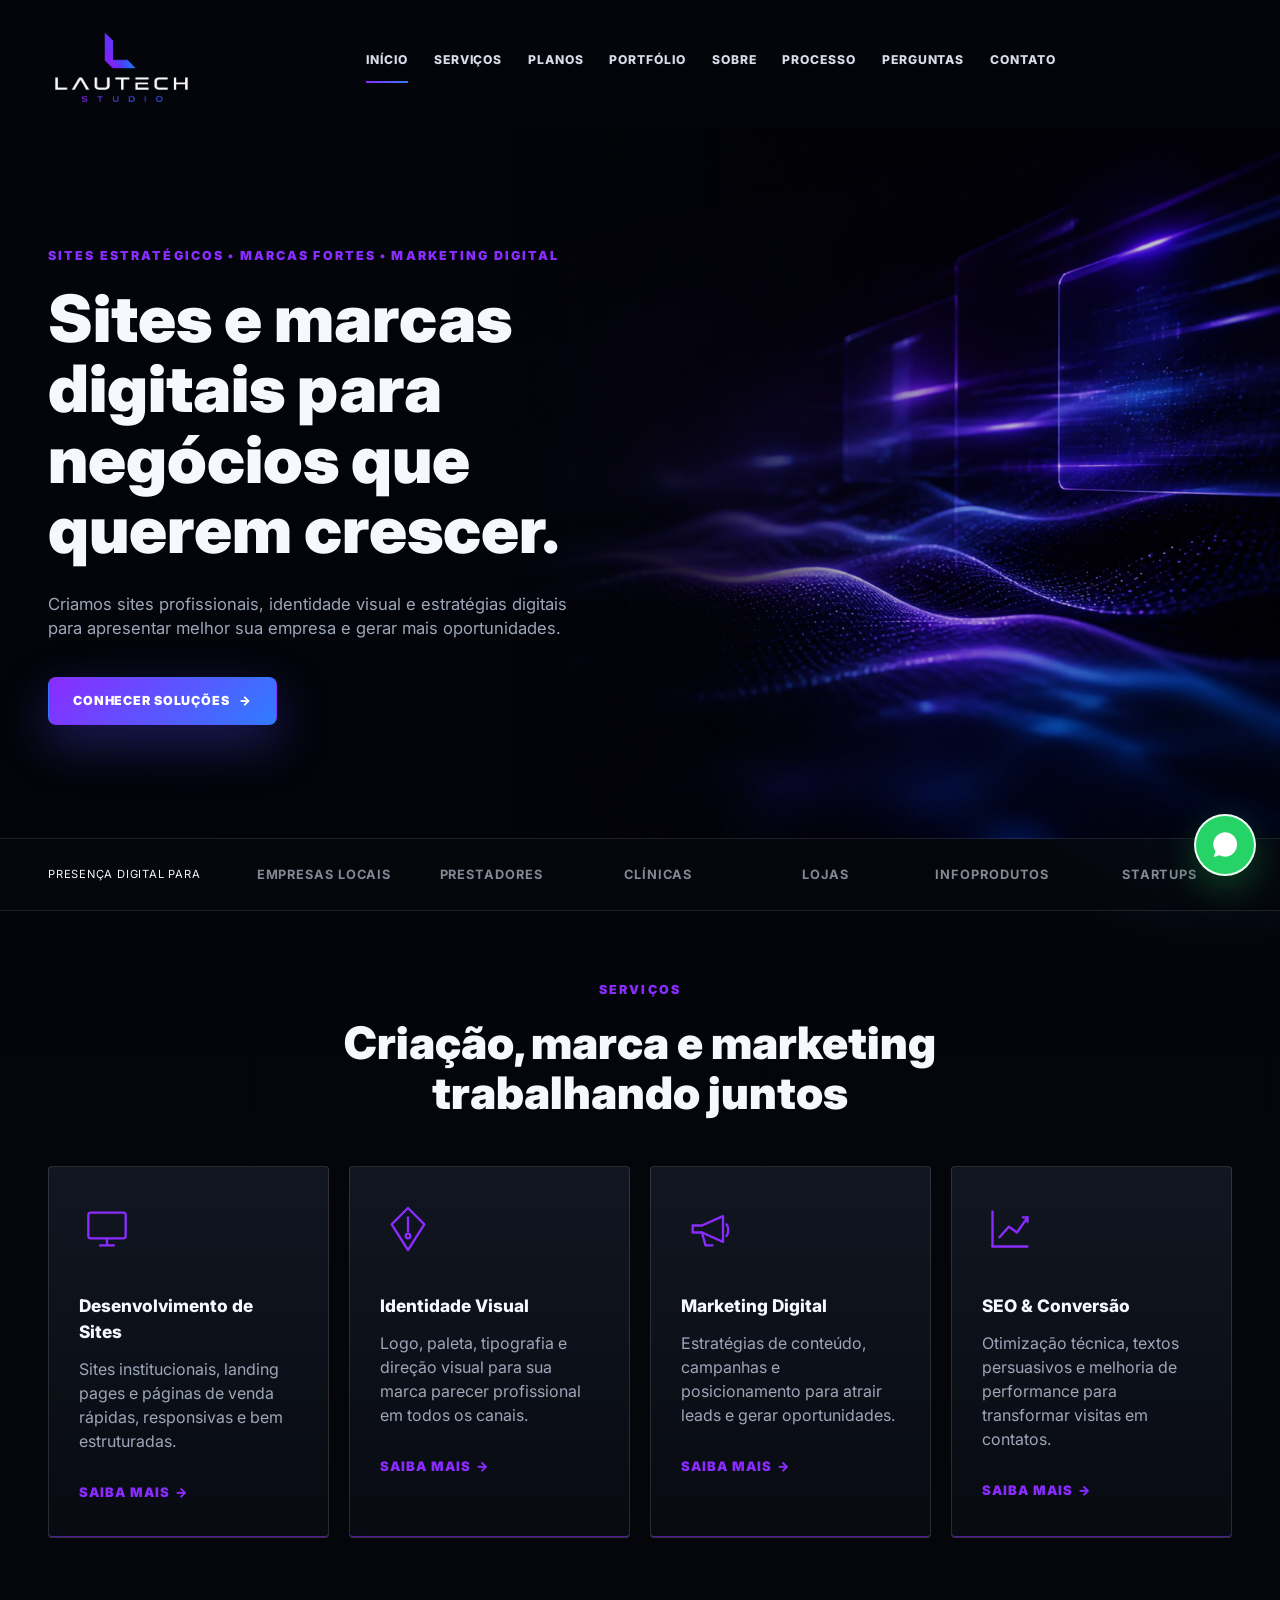
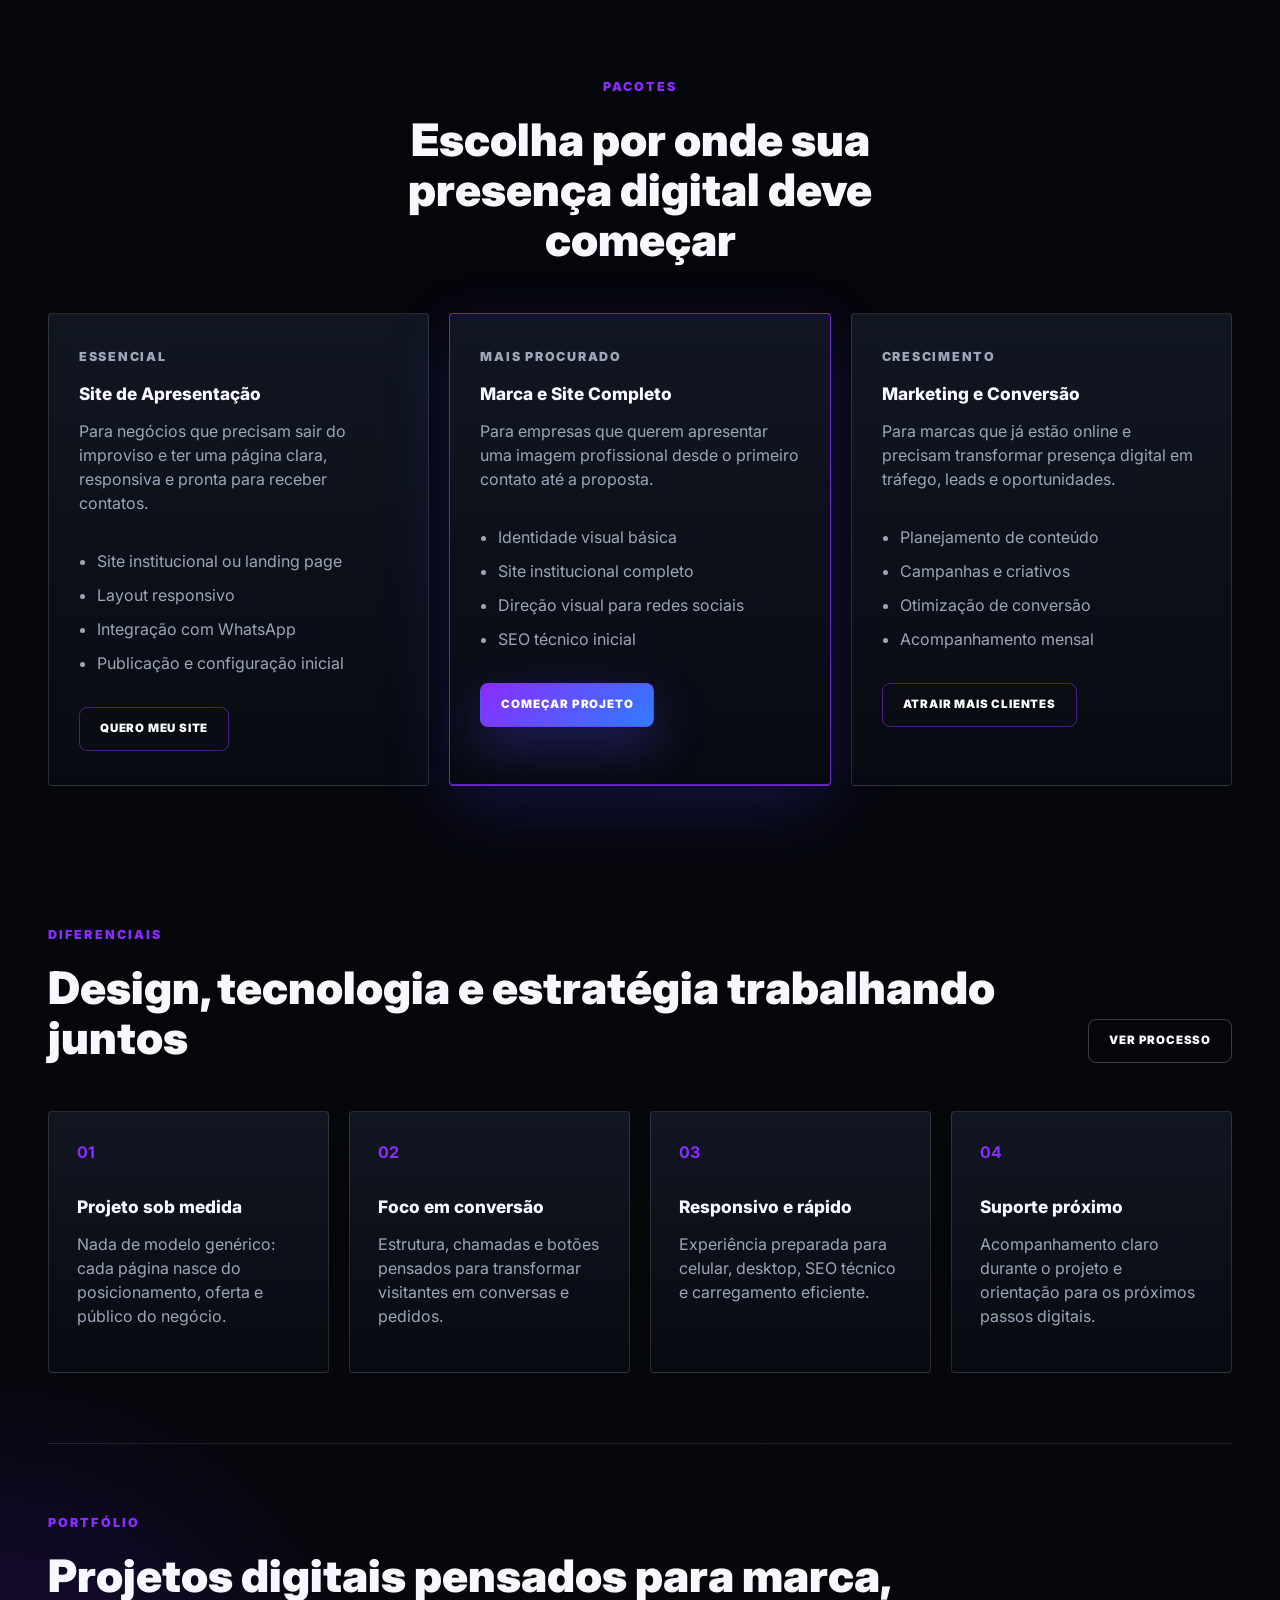
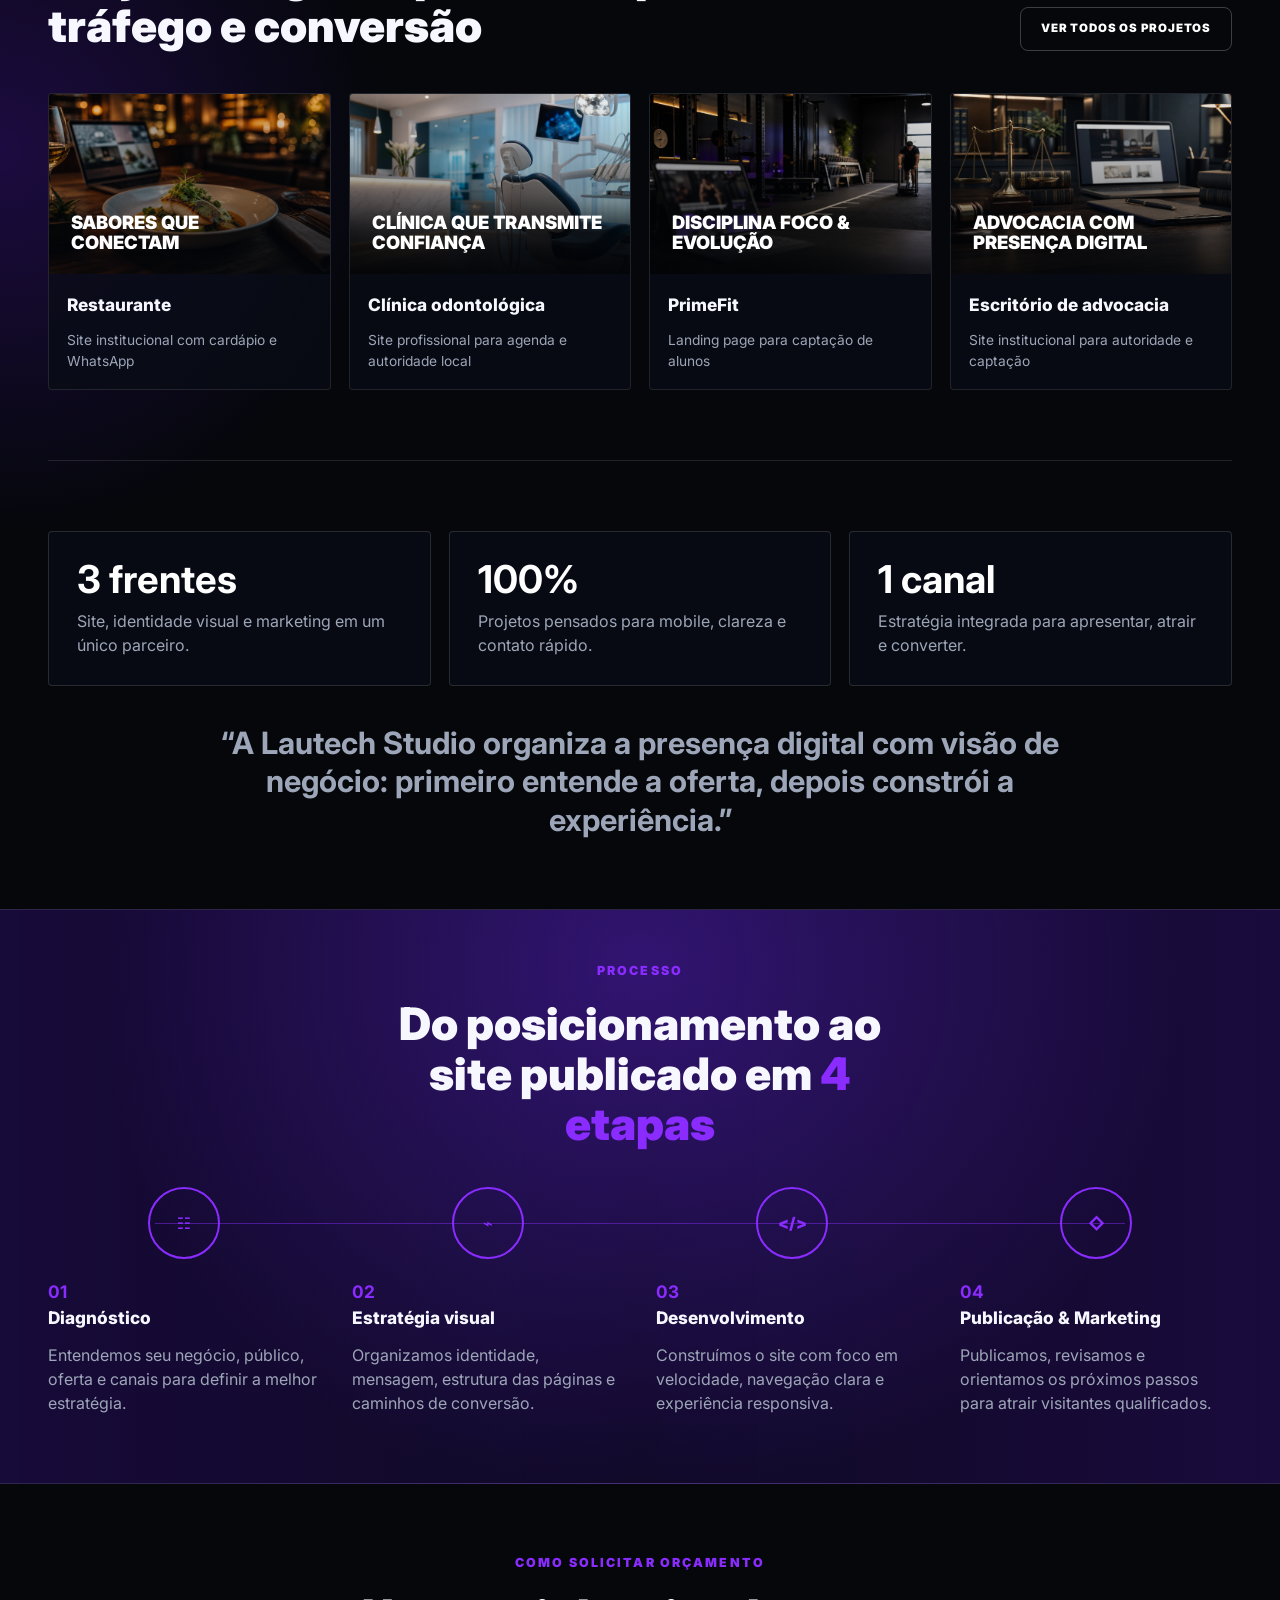
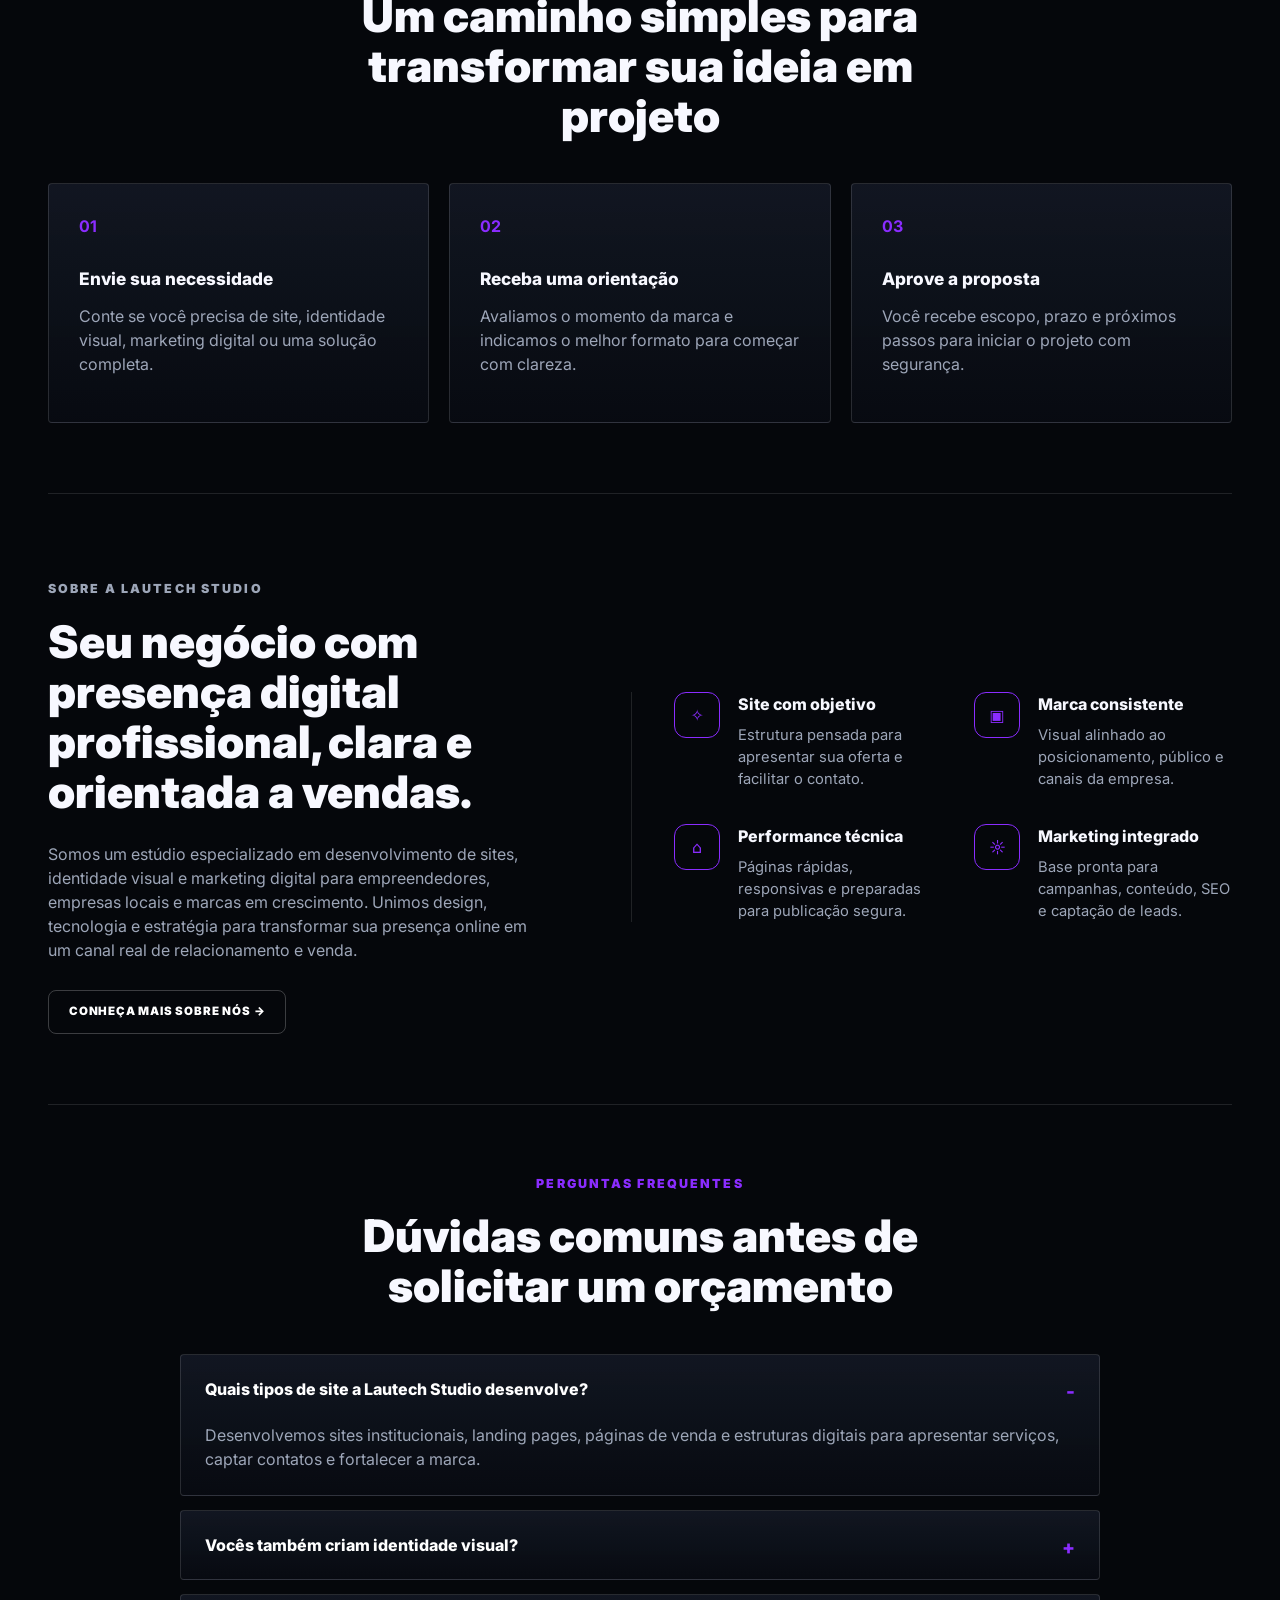
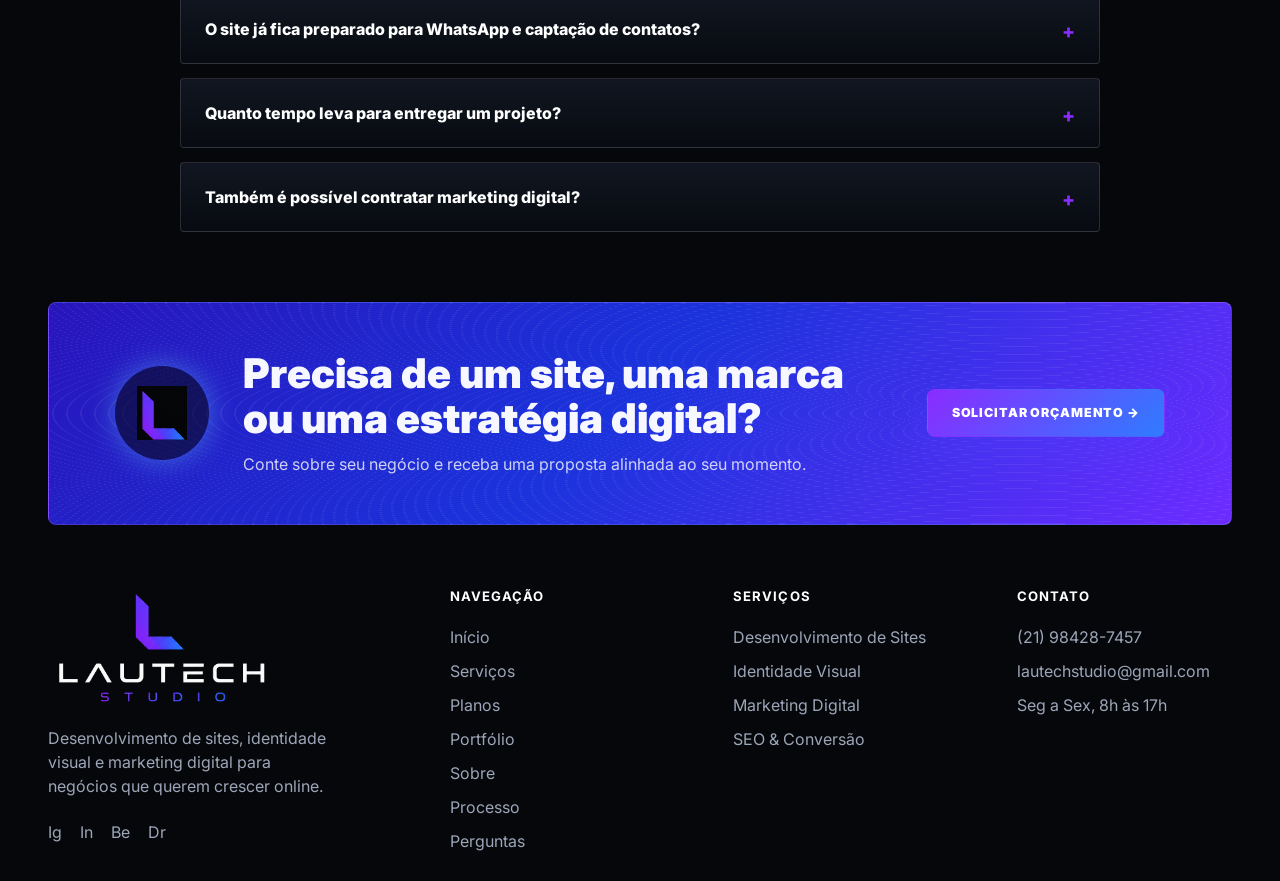
==== index.html @ ce6ef8f5 "Atualiza imagens reais do portfolio" ====
<!doctype html>
<html lang="pt-BR">
  <head>
    <meta charset="utf-8" />
    <meta name="viewport" content="width=device-width, initial-scale=1" />
    <meta
      name="description"
      content="Lautech Studio cria sites profissionais, identidade visual e estratégias de marketing digital para negócios que querem atrair clientes e vender mais."
    />
    <title>Lautech Studio | Sites, Identidade Visual e Marketing Digital</title>
    <link rel="preconnect" href="https://fonts.googleapis.com" />
    <link rel="preconnect" href="https://fonts.gstatic.com" crossorigin />
    <link
      href="https://fonts.googleapis.com/css2?family=Inter:wght@400;500;600;700;800;900&display=swap"
      rel="stylesheet"
    />
    <link rel="stylesheet" href="assets/styles.css" />
  </head>
  <body>
    <header class="site-header">
      <a class="brand" href="#inicio" aria-label="Lautech Studio">
        <img class="brand-logo" src="assets/logo-lautech-lockup-transparent.png" alt="Lautech Studio" />
      </a>

      <button class="menu-toggle" type="button" aria-expanded="false" aria-controls="main-nav">
        Menu
      </button>

      <nav class="main-nav" id="main-nav" aria-label="Navegação principal">
        <a class="active" href="#inicio">Início</a>
        <a href="#servicos">Serviços</a>
        <a href="#planos">Planos</a>
        <a href="#portfolio">Portfólio</a>
        <a href="#sobre">Sobre</a>
        <a href="#processo">Processo</a>
        <a href="#perguntas">Perguntas</a>
        <a href="#contato">Contato</a>
      </nav>
    </header>

    <main>
      <section class="hero" id="inicio">
        <div class="hero-inner">
          <div class="hero-copy">
            <p class="eyebrow">Sites estratégicos • Marcas fortes • Marketing digital</p>
            <h1>Sites e marcas digitais para negócios que querem crescer.</h1>
            <p>
              Criamos sites profissionais, identidade visual e estratégias digitais para apresentar
              melhor sua empresa e gerar mais oportunidades.
            </p>
            <div class="hero-actions">
              <a class="button primary" href="#servicos">Conhecer soluções <span>→</span></a>
            </div>
          </div>

        </div>
      </section>

      <section class="trust-row" aria-label="Empresas que confiam">
        <span>Presença digital para</span>
        <strong>Empresas locais</strong>
        <strong>Prestadores</strong>
        <strong>Clínicas</strong>
        <strong>Lojas</strong>
        <strong>Infoprodutos</strong>
        <strong>Startups</strong>
      </section>

      <section class="section services" id="servicos">
        <div class="section-heading centered">
          <p class="eyebrow">Serviços</p>
          <h2>Criação, marca e marketing trabalhando juntos</h2>
        </div>

        <div class="service-grid">
          <article>
            <span class="line-icon" aria-hidden="true">
              <svg viewBox="0 0 48 48" focusable="false">
                <rect x="8" y="10" width="32" height="22" rx="2"></rect>
                <path d="M18 38h12M24 32v6"></path>
              </svg>
            </span>
            <h3>Desenvolvimento de Sites</h3>
            <p>Sites institucionais, landing pages e páginas de venda rápidas, responsivas e bem estruturadas.</p>
            <a href="#contato">Saiba mais →</a>
          </article>
          <article>
            <span class="line-icon" aria-hidden="true">
              <svg viewBox="0 0 48 48" focusable="false">
                <path d="M24 6l14 14-14 22L10 20 24 6z"></path>
                <path d="M24 14v12"></path>
                <circle cx="24" cy="30" r="2"></circle>
              </svg>
            </span>
            <h3>Identidade Visual</h3>
            <p>Logo, paleta, tipografia e direção visual para sua marca parecer profissional em todos os canais.</p>
            <a href="#contato">Saiba mais →</a>
          </article>
          <article>
            <span class="line-icon" aria-hidden="true">
              <svg viewBox="0 0 48 48" focusable="false">
                <path d="M10 27h8l18 8V13l-18 8h-8v6z"></path>
                <path d="M18 27l3 11h6"></path>
                <path d="M39 20c2 2 2 8 0 10"></path>
              </svg>
            </span>
            <h3>Marketing Digital</h3>
            <p>Estratégias de conteúdo, campanhas e posicionamento para atrair leads e gerar oportunidades.</p>
            <a href="#contato">Saiba mais →</a>
          </article>
          <article>
            <span class="line-icon" aria-hidden="true">
              <svg viewBox="0 0 48 48" focusable="false">
                <path d="M9 39V9"></path>
                <path d="M9 39h30"></path>
                <path d="M15 31l8-9 7 5 9-13"></path>
                <path d="M35 14h4v4"></path>
              </svg>
            </span>
            <h3>SEO & Conversão</h3>
            <p>Otimização técnica, textos persuasivos e melhoria de performance para transformar visitas em contatos.</p>
            <a href="#contato">Saiba mais →</a>
          </article>
        </div>
      </section>

      <section class="section packages" id="planos">
        <div class="section-heading centered">
          <p class="eyebrow">Pacotes</p>
          <h2>Escolha por onde sua presença digital deve começar</h2>
        </div>

        <div class="package-grid">
          <article>
            <p class="package-label">Essencial</p>
            <h3>Site de Apresentação</h3>
            <p>Para negócios que precisam sair do improviso e ter uma página clara, responsiva e pronta para receber contatos.</p>
            <ul>
              <li>Site institucional ou landing page</li>
              <li>Layout responsivo</li>
              <li>Integração com WhatsApp</li>
              <li>Publicação e configuração inicial</li>
            </ul>
            <a class="button ghost compact" href="https://wa.me/5521984287457?text=Ol%C3%A1%2C%20tenho%20interesse%20no%20pacote%20Site%20de%20Apresenta%C3%A7%C3%A3o.%20Podemos%20conversar%3F">Quero meu site</a>
          </article>
          <article class="featured">
            <p class="package-label">Mais procurado</p>
            <h3>Marca e Site Completo</h3>
            <p>Para empresas que querem apresentar uma imagem profissional desde o primeiro contato até a proposta.</p>
            <ul>
              <li>Identidade visual básica</li>
              <li>Site institucional completo</li>
              <li>Direção visual para redes sociais</li>
              <li>SEO técnico inicial</li>
            </ul>
            <a class="button primary compact" href="https://wa.me/5521984287457?text=Ol%C3%A1%2C%20tenho%20interesse%20no%20pacote%20Marca%20e%20Site%20Completo.%20Podemos%20conversar%3F">Começar projeto</a>
          </article>
          <article>
            <p class="package-label">Crescimento</p>
            <h3>Marketing e Conversão</h3>
            <p>Para marcas que já estão online e precisam transformar presença digital em tráfego, leads e oportunidades.</p>
            <ul>
              <li>Planejamento de conteúdo</li>
              <li>Campanhas e criativos</li>
              <li>Otimização de conversão</li>
              <li>Acompanhamento mensal</li>
            </ul>
            <a class="button ghost compact" href="https://wa.me/5521984287457?text=Ol%C3%A1%2C%20quero%20atrair%20mais%20clientes%20com%20marketing%20digital%20e%20convers%C3%A3o.%20Podemos%20conversar%3F">Atrair mais clientes</a>
          </article>
        </div>
      </section>

      <section class="section differentials">
        <div class="section-heading row">
          <div>
            <p class="eyebrow">Diferenciais</p>
            <h2>Design, tecnologia e estratégia trabalhando juntos</h2>
          </div>
          <a class="button ghost compact" href="#processo">Ver processo</a>
        </div>

        <div class="differential-grid">
          <article>
            <strong>01</strong>
            <h3>Projeto sob medida</h3>
            <p>Nada de modelo genérico: cada página nasce do posicionamento, oferta e público do negócio.</p>
          </article>
          <article>
            <strong>02</strong>
            <h3>Foco em conversão</h3>
            <p>Estrutura, chamadas e botões pensados para transformar visitantes em conversas e pedidos.</p>
          </article>
          <article>
            <strong>03</strong>
            <h3>Responsivo e rápido</h3>
            <p>Experiência preparada para celular, desktop, SEO técnico e carregamento eficiente.</p>
          </article>
          <article>
            <strong>04</strong>
            <h3>Suporte próximo</h3>
            <p>Acompanhamento claro durante o projeto e orientação para os próximos passos digitais.</p>
          </article>
        </div>
      </section>

      <section class="section portfolio" id="portfolio">
        <div class="section-heading row">
          <div>
            <p class="eyebrow">Portfólio</p>
            <h2>Projetos digitais pensados para marca, tráfego e conversão</h2>
          </div>
          <a class="button ghost compact" href="#contato">Ver todos os projetos</a>
        </div>

        <div class="portfolio-strip">
          <article>
            <div class="portfolio-shot food">Sabores que conectam</div>
            <h3>Restaurante</h3>
            <p>Site institucional com cardápio e WhatsApp</p>
          </article>
          <article>
            <div class="portfolio-shot dental">Clínica que transmite confiança</div>
            <h3>Clínica odontológica</h3>
            <p>Site profissional para agenda e autoridade local</p>
          </article>
          <article>
            <div class="portfolio-shot fit">Disciplina foco & evolução</div>
            <h3>PrimeFit</h3>
            <p>Landing page para captação de alunos</p>
          </article>
          <article>
            <div class="portfolio-shot law">Advocacia com presença digital</div>
            <h3>Escritório de advocacia</h3>
            <p>Site institucional para autoridade e captação</p>
          </article>
        </div>
      </section>

      <section class="section proof" aria-label="Prova social">
        <div class="proof-grid">
          <article>
            <strong>3 frentes</strong>
            <span>Site, identidade visual e marketing em um único parceiro.</span>
          </article>
          <article>
            <strong>100%</strong>
            <span>Projetos pensados para mobile, clareza e contato rápido.</span>
          </article>
          <article>
            <strong>1 canal</strong>
            <span>Estratégia integrada para apresentar, atrair e converter.</span>
          </article>
        </div>
        <blockquote>
          “A Lautech Studio organiza a presença digital com visão de negócio: primeiro entende a oferta, depois constrói a experiência.”
        </blockquote>
      </section>

      <section class="process" id="processo">
        <p class="eyebrow">Processo</p>
        <h2>Do posicionamento ao site publicado em <span>4 etapas</span></h2>
        <div class="process-grid">
          <article>
            <span class="process-icon">☷</span>
            <strong>01</strong>
            <h3>Diagnóstico</h3>
            <p>Entendemos seu negócio, público, oferta e canais para definir a melhor estratégia.</p>
          </article>
          <article>
            <span class="process-icon">⌁</span>
            <strong>02</strong>
            <h3>Estratégia visual</h3>
            <p>Organizamos identidade, mensagem, estrutura das páginas e caminhos de conversão.</p>
          </article>
          <article>
            <span class="process-icon">&lt;/&gt;</span>
            <strong>03</strong>
            <h3>Desenvolvimento</h3>
            <p>Construímos o site com foco em velocidade, navegação clara e experiência responsiva.</p>
          </article>
          <article>
            <span class="process-icon">◇</span>
            <strong>04</strong>
            <h3>Publicação & Marketing</h3>
            <p>Publicamos, revisamos e orientamos os próximos passos para atrair visitantes qualificados.</p>
          </article>
        </div>
      </section>

      <section class="section quote-steps" id="orcamento">
        <div class="section-heading centered">
          <p class="eyebrow">Como solicitar orçamento</p>
          <h2>Um caminho simples para transformar sua ideia em projeto</h2>
        </div>

        <div class="quote-grid">
          <article>
            <strong>01</strong>
            <h3>Envie sua necessidade</h3>
            <p>Conte se você precisa de site, identidade visual, marketing digital ou uma solução completa.</p>
          </article>
          <article>
            <strong>02</strong>
            <h3>Receba uma orientação</h3>
            <p>Avaliamos o momento da marca e indicamos o melhor formato para começar com clareza.</p>
          </article>
          <article>
            <strong>03</strong>
            <h3>Aprove a proposta</h3>
            <p>Você recebe escopo, prazo e próximos passos para iniciar o projeto com segurança.</p>
          </article>
        </div>
      </section>

      <section class="about" id="sobre">
        <div class="about-copy">
          <p class="eyebrow">Sobre a Lautech Studio</p>
          <h2>Seu negócio com presença digital profissional, clara e orientada a vendas.</h2>
          <p>
            Somos um estúdio especializado em desenvolvimento de sites, identidade visual e
            marketing digital para empreendedores, empresas locais e marcas em crescimento.
            Unimos design, tecnologia e estratégia para transformar sua presença online em um
            canal real de relacionamento e venda.
          </p>
          <a class="button ghost compact" href="#contato">Conheça mais sobre nós →</a>
        </div>

        <div class="feature-grid">
          <article>
            <span>✧</span>
            <h3>Site com objetivo</h3>
            <p>Estrutura pensada para apresentar sua oferta e facilitar o contato.</p>
          </article>
          <article>
            <span>▣</span>
            <h3>Marca consistente</h3>
            <p>Visual alinhado ao posicionamento, público e canais da empresa.</p>
          </article>
          <article>
            <span>⌂</span>
            <h3>Performance técnica</h3>
            <p>Páginas rápidas, responsivas e preparadas para publicação segura.</p>
          </article>
          <article>
            <span>☼</span>
            <h3>Marketing integrado</h3>
            <p>Base pronta para campanhas, conteúdo, SEO e captação de leads.</p>
          </article>
        </div>
      </section>

      <section class="section faq" id="perguntas">
        <div class="section-heading centered">
          <p class="eyebrow">Perguntas frequentes</p>
          <h2>Dúvidas comuns antes de solicitar um orçamento</h2>
        </div>

        <div class="faq-list">
          <details open>
            <summary>Quais tipos de site a Lautech Studio desenvolve?</summary>
            <p>
              Desenvolvemos sites institucionais, landing pages, páginas de venda e estruturas
              digitais para apresentar serviços, captar contatos e fortalecer a marca.
            </p>
          </details>
          <details>
            <summary>Vocês também criam identidade visual?</summary>
            <p>
              Sim. Podemos criar ou ajustar logo, paleta de cores, tipografia, direção visual e
              elementos de marca para manter o site e os canais digitais consistentes.
            </p>
          </details>
          <details>
            <summary>O site já fica preparado para WhatsApp e captação de contatos?</summary>
            <p>
              Sim. Os projetos podem incluir botões de WhatsApp, chamadas estratégicas, formulários
              e estrutura de navegação pensada para facilitar o contato do visitante.
            </p>
          </details>
          <details>
            <summary>Quanto tempo leva para entregar um projeto?</summary>
            <p>
              O prazo depende do escopo, quantidade de páginas e materiais disponíveis. Após o
              diagnóstico inicial, enviamos uma previsão clara junto com a proposta.
            </p>
          </details>
          <details>
            <summary>Também é possível contratar marketing digital?</summary>
            <p>
              Sim. Além do site e da identidade visual, oferecemos planejamento de conteúdo,
              campanhas, otimização de conversão e ações para atrair oportunidades qualificadas.
            </p>
          </details>
        </div>
      </section>

      <section class="cta" id="contato">
        <div class="cta-icon">
          <img src="assets/logo-lautech-symbol.png" alt="" />
        </div>
        <div>
          <h2>Precisa de um site, uma marca ou uma estratégia digital?</h2>
          <p>Conte sobre seu negócio e receba uma proposta alinhada ao seu momento.</p>
        </div>
        <a class="button primary" href="https://wa.me/5521984287457?text=Ol%C3%A1%2C%20quero%20solicitar%20um%20or%C3%A7amento%20para%20um%20projeto%20digital.%20Podemos%20conversar%3F">Solicitar orçamento →</a>
      </section>
    </main>

    <a class="whatsapp-float" href="https://wa.me/5521984287457?text=Ol%C3%A1%2C%20vim%20pelo%20site%20da%20Lautech%20Studio%20e%20gostaria%20de%20conversar%20sobre%20um%20projeto." aria-label="Falar com a Lautech Studio no WhatsApp">
      <svg aria-hidden="true" viewBox="0 0 24 24" focusable="false">
        <path d="M20.5 11.8a8.4 8.4 0 0 1-12.4 7.4L4 20.4l1.3-4a8.4 8.4 0 1 1 15.2-4.6Z" />
        <path d="M8.8 7.7c.2-.4.4-.4.7-.4h.5c.2 0 .4.1.5.4l.8 1.9c.1.3.1.5-.1.7l-.4.5c-.2.2-.2.4 0 .6.5.9 1.2 1.6 2.1 2.1.2.1.4.1.6 0l.6-.6c.2-.2.5-.2.7-.1l1.8.8c.3.1.4.3.4.6 0 .5-.1 1.1-.4 1.4-.4.4-1.2.7-2.2.5-1.8-.3-3.7-1.3-5.1-2.8-1.5-1.5-2.5-3.3-2.8-5.1-.2-.7.1-1.5.4-1.9.2-.3.5-.5.9-.6Z" />
      </svg>
    </a>

    <footer class="site-footer">
      <div>
        <a class="brand footer-brand" href="#inicio" aria-label="Lautech Studio">
          <img class="brand-logo" src="assets/logo-lautech-lockup-transparent.png" alt="Lautech Studio" />
        </a>
        <p>Desenvolvimento de sites, identidade visual e marketing digital para negócios que querem crescer online.</p>
        <div class="social-links" aria-label="Redes sociais">
          <a href="#inicio">Ig</a>
          <a href="#inicio">In</a>
          <a href="#inicio">Be</a>
          <a href="#inicio">Dr</a>
        </div>
      </div>
      <nav aria-label="Navegação do rodapé">
        <strong>Navegação</strong>
        <a href="#inicio">Início</a>
        <a href="#servicos">Serviços</a>
        <a href="#planos">Planos</a>
        <a href="#portfolio">Portfólio</a>
        <a href="#sobre">Sobre</a>
        <a href="#processo">Processo</a>
        <a href="#perguntas">Perguntas</a>
      </nav>
      <nav aria-label="Serviços">
        <strong>Serviços</strong>
        <a href="#servicos">Desenvolvimento de Sites</a>
        <a href="#servicos">Identidade Visual</a>
        <a href="#servicos">Marketing Digital</a>
        <a href="#servicos">SEO & Conversão</a>
      </nav>
      <address>
        <strong>Contato</strong>
        <a href="tel:+5521984287457">(21) 98428-7457</a>
        <a href="mailto:lautechstudio@gmail.com">lautechstudio@gmail.com</a>
        <span>Seg a Sex, 8h às 17h</span>
      </address>
    </footer>

    <script src="assets/script.js"></script>
  </body>
</html>
---- assets/styles.css ----
:root {
  color-scheme: dark;
  --bg: #05070b;
  --bg-soft: #080b12;
  --panel: #0c111b;
  --panel-2: #101624;
  --text: #f7f8ff;
  --muted: #9da6b8;
  --line: rgba(255, 255, 255, 0.11);
  --purple: #8a2cff;
  --purple-2: #5d20ff;
  --blue: #2f7cff;
  --cyan: #66d4ff;
}

* {
  box-sizing: border-box;
}

html {
  scroll-behavior: smooth;
}

body {
  margin: 0;
  background:
    radial-gradient(circle at 95% 9%, rgba(46, 97, 255, 0.38), transparent 18rem),
    radial-gradient(circle at 0% 46%, rgba(111, 26, 255, 0.22), transparent 24rem),
    linear-gradient(180deg, #03050a 0%, var(--bg) 45%, #05070b 100%);
  color: var(--text);
  font-family: "Inter", system-ui, -apple-system, BlinkMacSystemFont, "Segoe UI", sans-serif;
  line-height: 1.5;
}

a {
  color: inherit;
  text-decoration: none;
}

p,
h1,
h2,
h3 {
  overflow-wrap: anywhere;
}

h1,
h2,
h3,
p {
  margin-top: 0;
}

.hero-inner,
.section,
.about,
.cta,
.site-footer {
  width: min(1420px, calc(100% - 96px));
  margin-inline: auto;
}

section[id] {
  scroll-margin-top: 96px;
}

.site-header {
  position: sticky;
  top: 0;
  z-index: 20;
  width: 100%;
  margin-inline: 0;
  display: grid;
  grid-template-columns: 142px 1fr auto;
  align-items: center;
  gap: 24px;
  padding: 28px max(48px, calc((100% - 1420px) / 2)) 22px;
  background: rgba(5, 7, 11, 0.82);
  backdrop-filter: blur(18px);
}

.brand {
  display: inline-flex;
  align-items: center;
  min-width: 0;
}

.brand-logo {
  width: 142px;
  height: auto;
  max-width: 100%;
  object-fit: contain;
}

.menu-toggle {
  display: none;
  min-height: 42px;
  align-items: center;
  justify-content: center;
  padding: 0 16px;
  border: 1px solid rgba(138, 44, 255, 0.7);
  border-radius: 8px;
  background: rgba(5, 7, 11, 0.82);
  color: white;
  cursor: pointer;
  font: inherit;
  font-size: 0.76rem;
  font-weight: 900;
  letter-spacing: 0.08em;
  text-transform: uppercase;
}

.main-nav {
  display: flex;
  justify-content: center;
  gap: clamp(12px, 2vw, 28px);
  color: #d8dce8;
  font-size: 0.76rem;
  font-weight: 800;
  letter-spacing: 0.08em;
  text-transform: uppercase;
}

.main-nav a {
  position: relative;
  padding-bottom: 13px;
}

.main-nav a::after {
  position: absolute;
  right: 0;
  bottom: 0;
  left: 0;
  height: 2px;
  background: linear-gradient(90deg, var(--purple), var(--blue));
  content: "";
  opacity: 0;
  transform: scaleX(0.2);
  transition: 180ms ease;
}

.main-nav a:hover::after,
.main-nav a.active::after {
  opacity: 1;
  transform: scaleX(1);
}

.button {
  display: inline-flex;
  min-height: 48px;
  align-items: center;
  justify-content: center;
  gap: 9px;
  border-radius: 8px;
  font-size: 0.78rem;
  font-weight: 900;
  letter-spacing: 0.07em;
  text-transform: uppercase;
  white-space: nowrap;
}

.hero {
  background:
    linear-gradient(90deg, rgba(3, 5, 10, 0.98) 0%, rgba(3, 5, 10, 0.86) 39%, rgba(3, 5, 10, 0.18) 72%),
    url("hero-background.png") center right / cover no-repeat;
  border-bottom: 1px solid var(--line);
}

.hero-inner {
  display: flex;
  align-items: center;
  min-height: 710px;
  padding: 64px 0 58px;
}

.hero-copy {
  max-width: 560px;
}

.eyebrow {
  margin-bottom: 18px;
  color: var(--purple);
  font-size: 0.78rem;
  font-weight: 900;
  letter-spacing: 0.17em;
  text-transform: uppercase;
}

h1 {
  margin-bottom: 26px;
  font-size: clamp(2.8rem, 5.1vw, 5.35rem);
  font-weight: 900;
  line-height: 1.08;
}

h2 {
  margin-bottom: 0;
  font-size: clamp(2rem, 3.5vw, 3.15rem);
  font-weight: 900;
  line-height: 1.12;
}

h2 span,
h1 span {
  color: var(--purple);
}

h3 {
  margin-bottom: 12px;
  font-size: 1.08rem;
  font-weight: 800;
}

.hero-copy > p:not(.eyebrow),
.service-grid p,
.package-grid p,
.package-grid li,
.differential-grid p,
.portfolio-strip p,
.proof-grid span,
.proof blockquote,
.process-grid p,
.about p,
.cta p,
.site-footer p,
.site-footer span,
.site-footer a {
  color: var(--muted);
}

.hero-copy > p:not(.eyebrow) {
  max-width: 520px;
  margin-bottom: 36px;
  font-size: 1.04rem;
}

.hero-actions {
  display: flex;
  flex-wrap: wrap;
  gap: 18px;
}

.button {
  padding: 0 24px;
  border: 1px solid transparent;
}

.button.primary {
  background: linear-gradient(135deg, var(--purple), var(--blue));
  color: white;
  box-shadow: 0 18px 50px rgba(81, 70, 255, 0.35);
}

.button.ghost {
  border-color: rgba(255, 255, 255, 0.22);
  color: white;
}

.button.compact {
  min-height: 44px;
  padding-inline: 20px;
  font-size: 0.72rem;
}

.trust-row {
  display: grid;
  grid-template-columns: 1.25fr repeat(6, 1fr);
  align-items: center;
  gap: 22px;
  padding: 26px max(48px, calc((100% - 1420px) / 2));
  border-bottom: 1px solid var(--line);
  background: rgba(4, 7, 12, 0.78);
}

.trust-row span,
.trust-row strong {
  color: #b4bac9;
  font-size: 0.8rem;
  letter-spacing: 0.07em;
  text-transform: uppercase;
}

.trust-row span {
  color: #f4f5fb;
  font-size: 0.7rem;
}

.trust-row strong {
  opacity: 0.72;
  text-align: center;
}

.section {
  padding-block: 70px;
}

.section-heading.centered {
  max-width: 620px;
  margin-inline: auto;
  text-align: center;
}

.section-heading.row {
  display: grid;
  grid-template-columns: 1fr auto;
  align-items: end;
  gap: 24px;
}

.service-grid {
  display: grid;
  grid-template-columns: repeat(4, minmax(0, 1fr));
  gap: 20px;
  margin-top: 48px;
}

.service-grid article {
  min-height: 278px;
  padding: 34px 30px;
  border: 1px solid rgba(255, 255, 255, 0.13);
  border-radius: 4px;
  background:
    linear-gradient(180deg, rgba(18, 23, 34, 0.86), rgba(7, 10, 16, 0.94)),
    var(--panel);
  box-shadow: inset 0 -1px 0 rgba(138, 44, 255, 0.55);
}

.line-icon {
  display: inline-flex;
  width: 56px;
  height: 56px;
  align-items: center;
  justify-content: center;
  margin-bottom: 36px;
  color: var(--purple);
}

.line-icon svg {
  width: 100%;
  height: 100%;
  fill: none;
  stroke: currentColor;
  stroke-linecap: round;
  stroke-linejoin: round;
  stroke-width: 2;
}

.service-grid a {
  display: inline-block;
  margin-top: 14px;
  color: var(--purple);
  font-size: 0.82rem;
  font-weight: 900;
  letter-spacing: 0.08em;
  text-transform: uppercase;
}

.package-grid,
.differential-grid {
  display: grid;
  gap: 20px;
  margin-top: 48px;
}

.package-grid {
  grid-template-columns: repeat(3, minmax(0, 1fr));
}

.package-grid article,
.differential-grid article {
  border: 1px solid rgba(255, 255, 255, 0.13);
  border-radius: 4px;
  background:
    linear-gradient(180deg, rgba(18, 23, 34, 0.88), rgba(7, 10, 16, 0.96)),
    var(--panel);
}

.package-grid article {
  display: grid;
  align-content: start;
  min-height: 390px;
  padding: 34px 30px;
}

.package-grid .featured {
  border-color: rgba(138, 44, 255, 0.76);
  box-shadow: 0 24px 70px rgba(81, 70, 255, 0.2), inset 0 -1px 0 rgba(138, 44, 255, 0.7);
}

.package-label {
  margin-bottom: 14px;
  color: var(--purple);
  font-size: 0.78rem;
  font-weight: 900;
  letter-spacing: 0.14em;
  text-transform: uppercase;
}

.package-grid ul {
  display: grid;
  gap: 10px;
  margin: 18px 0 28px;
  padding-left: 18px;
}

.package-grid .button {
  align-self: end;
  width: fit-content;
  margin-top: 4px;
  border-color: rgba(138, 44, 255, 0.5);
}

.package-grid .button:hover {
  border-color: rgba(138, 44, 255, 0.95);
  box-shadow: 0 14px 34px rgba(81, 70, 255, 0.22);
}

.differential-grid {
  grid-template-columns: repeat(4, minmax(0, 1fr));
}

.differential-grid article {
  min-height: 220px;
  padding: 28px;
}

.differential-grid strong {
  display: block;
  margin-bottom: 30px;
  color: var(--purple);
}

.portfolio {
  overflow: hidden;
  border-top: 1px solid var(--line);
}

.proof {
  border-top: 1px solid var(--line);
}

.proof-grid {
  display: grid;
  grid-template-columns: repeat(3, minmax(0, 1fr));
  gap: 18px;
}

.proof-grid article {
  display: grid;
  gap: 10px;
  padding: 28px;
  border: 1px solid rgba(255, 255, 255, 0.13);
  border-radius: 4px;
  background: rgba(9, 13, 21, 0.72);
}

.proof-grid strong {
  color: white;
  font-size: clamp(1.6rem, 3vw, 2.8rem);
  line-height: 1;
}

.proof blockquote {
  max-width: 880px;
  margin: 38px auto 0;
  padding: 0;
  border: 0;
  color: var(--muted);
  font-size: clamp(1.3rem, 2.4vw, 2.2rem);
  font-weight: 700;
  line-height: 1.25;
  text-align: center;
}

.portfolio-strip {
  display: grid;
  grid-template-columns: repeat(4, minmax(250px, 1fr));
  gap: 18px;
  margin-top: 42px;
}

.portfolio-strip article {
  overflow: hidden;
  border: 1px solid rgba(255, 255, 255, 0.1);
  border-radius: 4px;
  background: rgba(9, 13, 21, 0.72);
}

.portfolio-strip h3,
.portfolio-strip p {
  padding-inline: 18px;
}

.portfolio-strip h3 {
  margin-top: 18px;
}

.portfolio-strip p {
  margin-bottom: 18px;
  font-size: 0.86rem;
}

.portfolio-shot {
  display: grid;
  min-height: 180px;
  align-items: end;
  padding: 22px;
  color: white;
  font-size: 1.15rem;
  font-weight: 900;
  line-height: 1.1;
  text-transform: uppercase;
}

.portfolio-shot.food {
  background:
    linear-gradient(180deg, rgba(4, 6, 10, 0.08), rgba(4, 6, 10, 0.72)),
    url("portfolio-restaurante.png") center/cover;
}

.portfolio-shot.dental {
  background:
    linear-gradient(180deg, rgba(4, 6, 10, 0.06), rgba(4, 6, 10, 0.68)),
    url("portfolio-odontologia.png") center/cover;
  color: white;
}

.portfolio-shot.fit {
  background:
    linear-gradient(180deg, rgba(4, 6, 10, 0.05), rgba(4, 6, 10, 0.68)),
    url("portfolio-fitness.png") center/cover;
}

.portfolio-shot.law {
  background:
    linear-gradient(180deg, rgba(4, 6, 10, 0.06), rgba(4, 6, 10, 0.72)),
    url("portfolio-advocacia.png") center/cover;
}

.process {
  padding: 52px max(48px, calc((100% - 1420px) / 2));
  background:
    radial-gradient(circle at 50% 10%, rgba(116, 42, 255, 0.35), transparent 34rem),
    linear-gradient(90deg, rgba(28, 11, 70, 0.78), rgba(15, 9, 38, 0.96), rgba(31, 12, 74, 0.78));
  border-block: 1px solid var(--line);
  text-align: center;
}

.process h2 {
  max-width: 560px;
  margin-inline: auto;
}

.process h2 span {
  color: var(--purple);
}

.process-grid {
  position: relative;
  display: grid;
  grid-template-columns: repeat(4, minmax(0, 1fr));
  gap: 32px;
  margin-top: 38px;
  text-align: left;
}

.process-grid::before {
  position: absolute;
  top: 36px;
  right: 9%;
  left: 9%;
  height: 1px;
  background: rgba(138, 44, 255, 0.45);
  content: "";
}

.process-grid article {
  position: relative;
  z-index: 1;
}

.process-icon {
  display: grid;
  width: 72px;
  height: 72px;
  margin: 0 auto 20px;
  place-items: center;
  border: 2px solid var(--purple);
  border-radius: 50%;
  color: var(--purple);
  font-weight: 900;
}

.process-grid strong {
  display: block;
  color: var(--purple);
  font-size: 1.08rem;
}

.quote-steps {
  border-bottom: 1px solid var(--line);
}

.quote-grid {
  display: grid;
  grid-template-columns: repeat(3, minmax(0, 1fr));
  gap: 20px;
  margin-top: 42px;
}

.quote-grid article {
  min-height: 210px;
  padding: 30px;
  border: 1px solid rgba(255, 255, 255, 0.13);
  border-radius: 4px;
  background:
    linear-gradient(180deg, rgba(18, 23, 34, 0.86), rgba(7, 10, 16, 0.94)),
    var(--panel);
}

.quote-grid strong {
  display: block;
  margin-bottom: 28px;
  color: var(--purple);
}

.quote-grid p {
  color: var(--muted);
}

.about {
  display: grid;
  grid-template-columns: minmax(0, 0.8fr) minmax(420px, 1fr);
  gap: clamp(48px, 8vw, 116px);
  align-items: center;
  padding-block: 86px 70px;
}

.about-copy p:not(.eyebrow) {
  max-width: 520px;
  margin-block: 24px 28px;
}

.feature-grid {
  display: grid;
  grid-template-columns: repeat(2, minmax(0, 1fr));
  gap: 34px 42px;
  padding-left: 42px;
  border-left: 1px solid var(--line);
}

.feature-grid article {
  display: grid;
  grid-template-columns: auto 1fr;
  gap: 0 18px;
}

.feature-grid span {
  grid-row: span 2;
  display: grid;
  width: 46px;
  height: 46px;
  place-items: center;
  border: 1px solid var(--purple);
  border-radius: 12px;
  color: var(--purple);
}

.feature-grid h3 {
  margin-bottom: 8px;
  font-size: 1rem;
}

.feature-grid p {
  margin-bottom: 0;
  font-size: 0.92rem;
}

.faq {
  border-top: 1px solid var(--line);
}

.faq-list {
  display: grid;
  max-width: 920px;
  gap: 14px;
  margin: 42px auto 0;
}

.faq-list details {
  border: 1px solid rgba(255, 255, 255, 0.13);
  border-radius: 4px;
  background:
    linear-gradient(180deg, rgba(18, 23, 34, 0.86), rgba(7, 10, 16, 0.94)),
    var(--panel);
}

.faq-list summary {
  cursor: pointer;
  padding: 22px 24px;
  color: white;
  font-weight: 800;
  list-style: none;
}

.faq-list summary::-webkit-details-marker {
  display: none;
}

.faq-list summary::after {
  float: right;
  color: var(--purple);
  content: "+";
  font-size: 1.2rem;
}

.faq-list details[open] summary::after {
  content: "-";
}

.faq-list p {
  margin: 0;
  padding: 0 24px 24px;
  color: var(--muted);
}

.cta {
  display: grid;
  grid-template-columns: auto 1fr auto;
  align-items: center;
  gap: 34px;
  margin-bottom: 62px;
  padding: 48px 66px;
  border: 1px solid rgba(255, 255, 255, 0.14);
  border-radius: 8px;
  background:
    repeating-radial-gradient(ellipse at 82% 50%, transparent 0 12px, rgba(255, 255, 255, 0.07) 13px 14px),
    linear-gradient(135deg, #2815bb, #1b33dc 48%, #6d2cff);
}

.cta-icon {
  display: grid;
  width: 94px;
  height: 94px;
  place-items: center;
  border-radius: 50%;
  background: rgba(4, 6, 12, 0.54);
  box-shadow: 0 0 28px rgba(102, 212, 255, 0.42);
}

.cta-icon img {
  width: 54px;
  height: 54px;
  object-fit: contain;
}

.cta h2 {
  margin-bottom: 10px;
  font-size: clamp(1.8rem, 3.2vw, 3rem);
}

.cta p {
  margin-bottom: 0;
  color: rgba(255, 255, 255, 0.78);
}

.site-footer {
  display: grid;
  grid-template-columns: 1.55fr repeat(3, 1fr);
  gap: 68px;
  padding-block: 0 28px;
}

.footer-brand {
  margin-bottom: 18px;
}

.footer-brand .brand-logo {
  width: 220px;
  height: auto;
  max-width: 100%;
}

.site-footer p {
  max-width: 290px;
  margin-bottom: 22px;
}

.social-links {
  display: flex;
  gap: 18px;
}

.site-footer nav,
.site-footer address {
  display: grid;
  gap: 10px;
  align-content: start;
  font-style: normal;
}

.site-footer strong {
  margin-bottom: 8px;
  color: white;
  font-size: 0.82rem;
  letter-spacing: 0.08em;
  text-transform: uppercase;
}

.whatsapp-float {
  position: fixed;
  right: 24px;
  bottom: 24px;
  z-index: 30;
  display: grid;
  width: 62px;
  height: 62px;
  align-items: center;
  justify-content: center;
  border: 2px solid rgba(255, 255, 255, 0.92);
  border-radius: 50%;
  background: #25d366;
  box-shadow: 0 12px 34px rgba(37, 211, 102, 0.28), 0 16px 42px rgba(0, 0, 0, 0.32);
  color: white;
  transition: box-shadow 180ms ease, transform 180ms ease;
}

.whatsapp-float:hover {
  box-shadow: 0 14px 42px rgba(37, 211, 102, 0.36), 0 18px 48px rgba(0, 0, 0, 0.38);
  transform: translateY(-2px);
}

.whatsapp-float svg {
  width: 34px;
  height: 34px;
  fill: currentColor;
}

@media (max-width: 1100px) {
  .hero-inner,
  .section,
  .about,
  .cta,
  .site-footer {
    width: min(100% - 40px, 1420px);
  }

  .hero-inner,
  .about,
  .cta,
  .site-footer {
    grid-template-columns: 1fr;
  }

  .site-header {
    grid-template-columns: 142px 1fr auto;
    padding-inline: 20px;
  }

  .menu-toggle {
    display: inline-flex;
    justify-self: end;
  }

  .main-nav {
    position: absolute;
    top: calc(100% + 8px);
    right: 0;
    display: none;
    width: min(320px, 100%);
    flex-direction: column;
    justify-content: stretch;
    gap: 0;
    overflow: hidden;
    padding: 10px;
    border: 1px solid var(--line);
    border-radius: 8px;
    background: rgba(5, 7, 11, 0.96);
    box-shadow: 0 24px 70px rgba(0, 0, 0, 0.36);
    scrollbar-width: none;
  }

  .main-nav.is-open {
    display: flex;
  }

  .main-nav a {
    padding: 12px;
  }

  .main-nav a::after {
    display: none;
  }

  .main-nav::-webkit-scrollbar {
    display: none;
  }

  .hero-inner {
    min-height: 620px;
  }

  .service-grid,
  .package-grid,
  .differential-grid,
  .proof-grid,
  .quote-grid,
  .process-grid,
  .portfolio-strip,
  .feature-grid {
    grid-template-columns: repeat(2, minmax(0, 1fr));
  }

  .process-grid::before {
    display: none;
  }

  .feature-grid {
    padding-left: 0;
    border-left: 0;
  }
}

@media (max-width: 680px) {
  h1 {
    font-size: 2.65rem;
  }

  .service-grid,
  .package-grid,
  .differential-grid,
  .proof-grid,
  .quote-grid,
  .process-grid,
  .portfolio-strip,
  .feature-grid,
  .section-heading.row,
  .trust-row {
    grid-template-columns: 1fr;
  }

  .service-grid {
    gap: 14px;
    margin-top: 10px;
  }

  .services .section-heading.centered {
    max-width: none;
    padding: 18px 20px;
    border: 1px solid rgba(255, 255, 255, 0.13);
    border-radius: 4px;
    background:
      linear-gradient(180deg, rgba(18, 23, 34, 0.86), rgba(7, 10, 16, 0.94)),
      var(--panel);
    box-shadow: inset 0 -1px 0 rgba(138, 44, 255, 0.55);
    text-align: left;
  }

  .services .section-heading.centered h2 {
    font-size: 1.56rem;
    line-height: 1.14;
  }

  .service-grid article {
    display: flex;
    min-height: auto;
    flex-direction: column;
    padding: 24px 22px;
  }

  .service-grid .line-icon {
    width: 48px;
    height: 48px;
    margin-bottom: 20px;
    color: #b287ff;
    filter: drop-shadow(0 0 12px rgba(138, 44, 255, 0.45));
  }

  .service-grid .line-icon svg {
    stroke-width: 2.25;
  }

  .service-grid h3 {
    margin-bottom: 10px;
  }

  .service-grid a {
    margin-top: auto;
    padding-top: 14px;
  }

  .trust-row {
    padding-inline: 20px;
    text-align: left;
  }

  .hero {
    background:
      linear-gradient(180deg, rgba(3, 5, 10, 0.9) 0%, rgba(3, 5, 10, 0.72) 100%),
      url("hero-background.png") center right / cover no-repeat;
  }

  .cta {
    padding: 30px;
  }

  .button {
    width: 100%;
  }

  .whatsapp-float {
    right: 16px;
    bottom: 16px;
    width: 56px;
    height: 56px;
  }

  .whatsapp-float svg {
    width: 30px;
    height: 30px;
  }
}
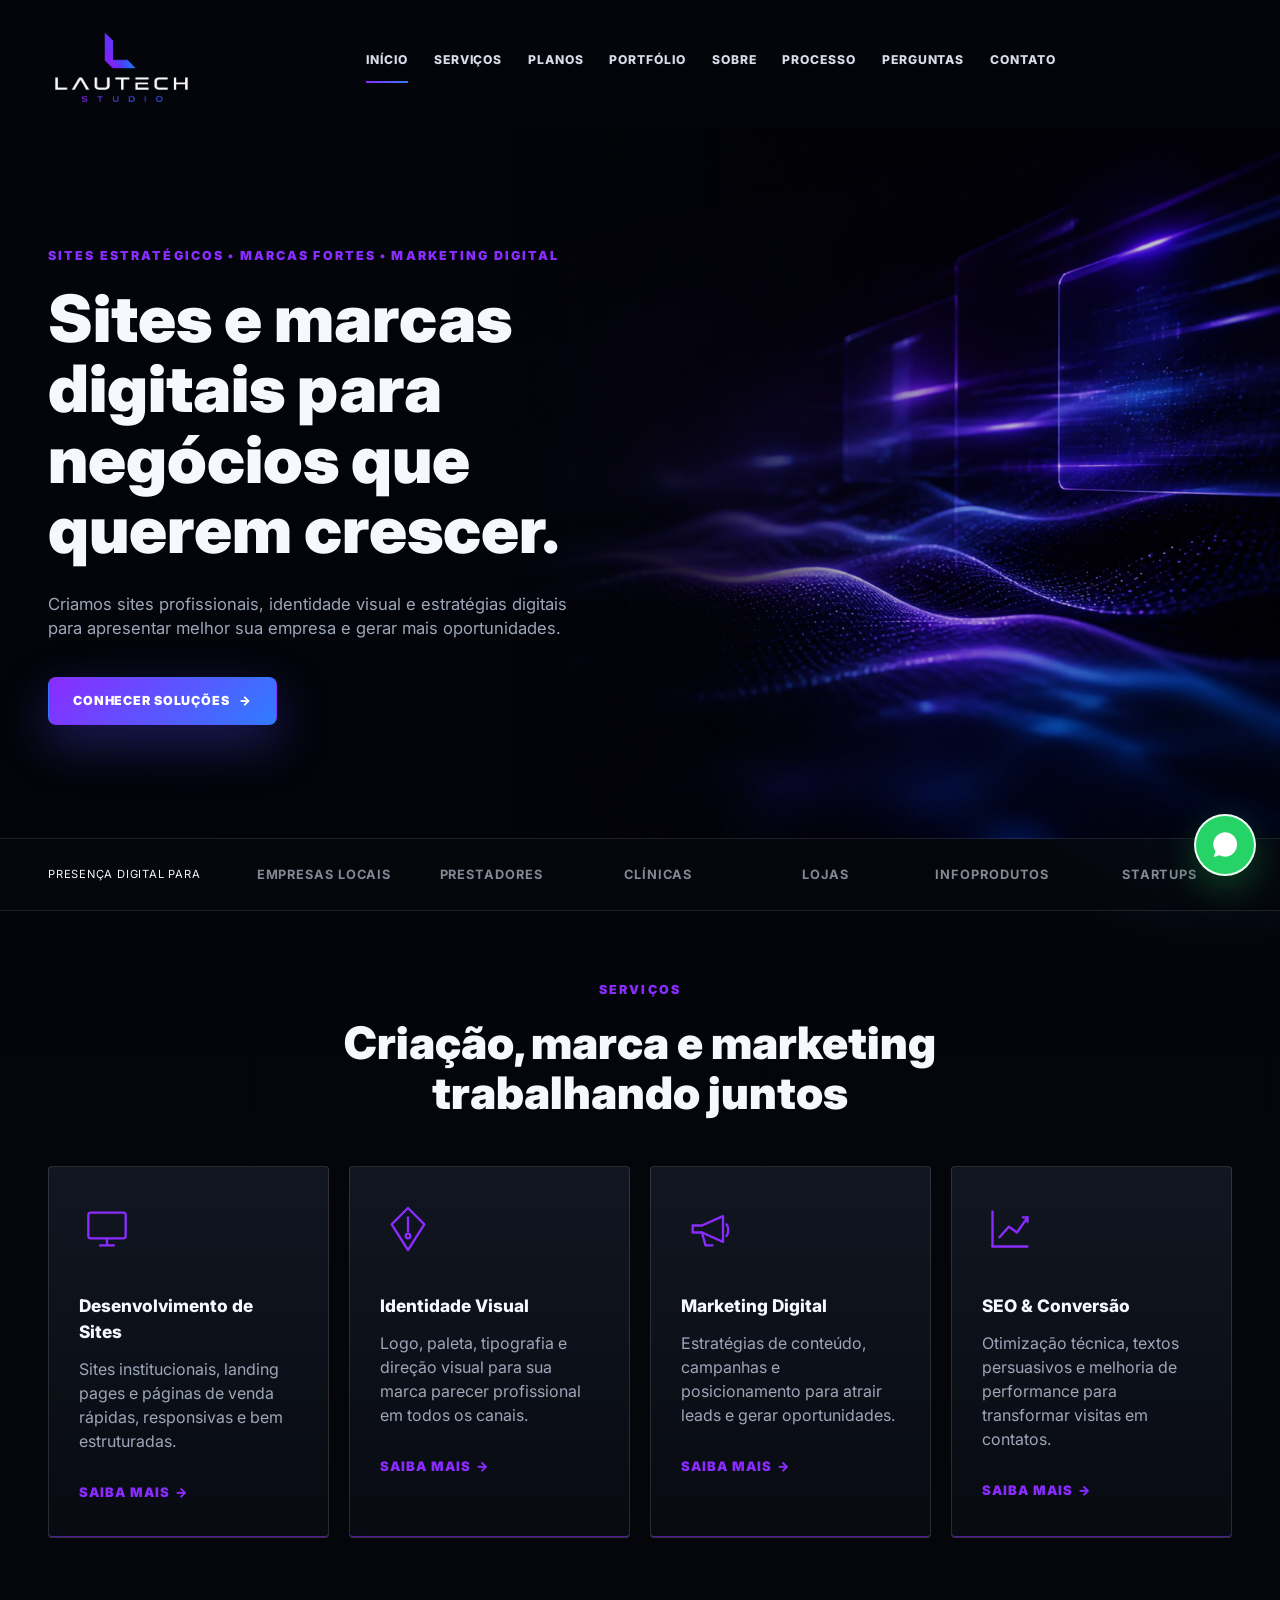
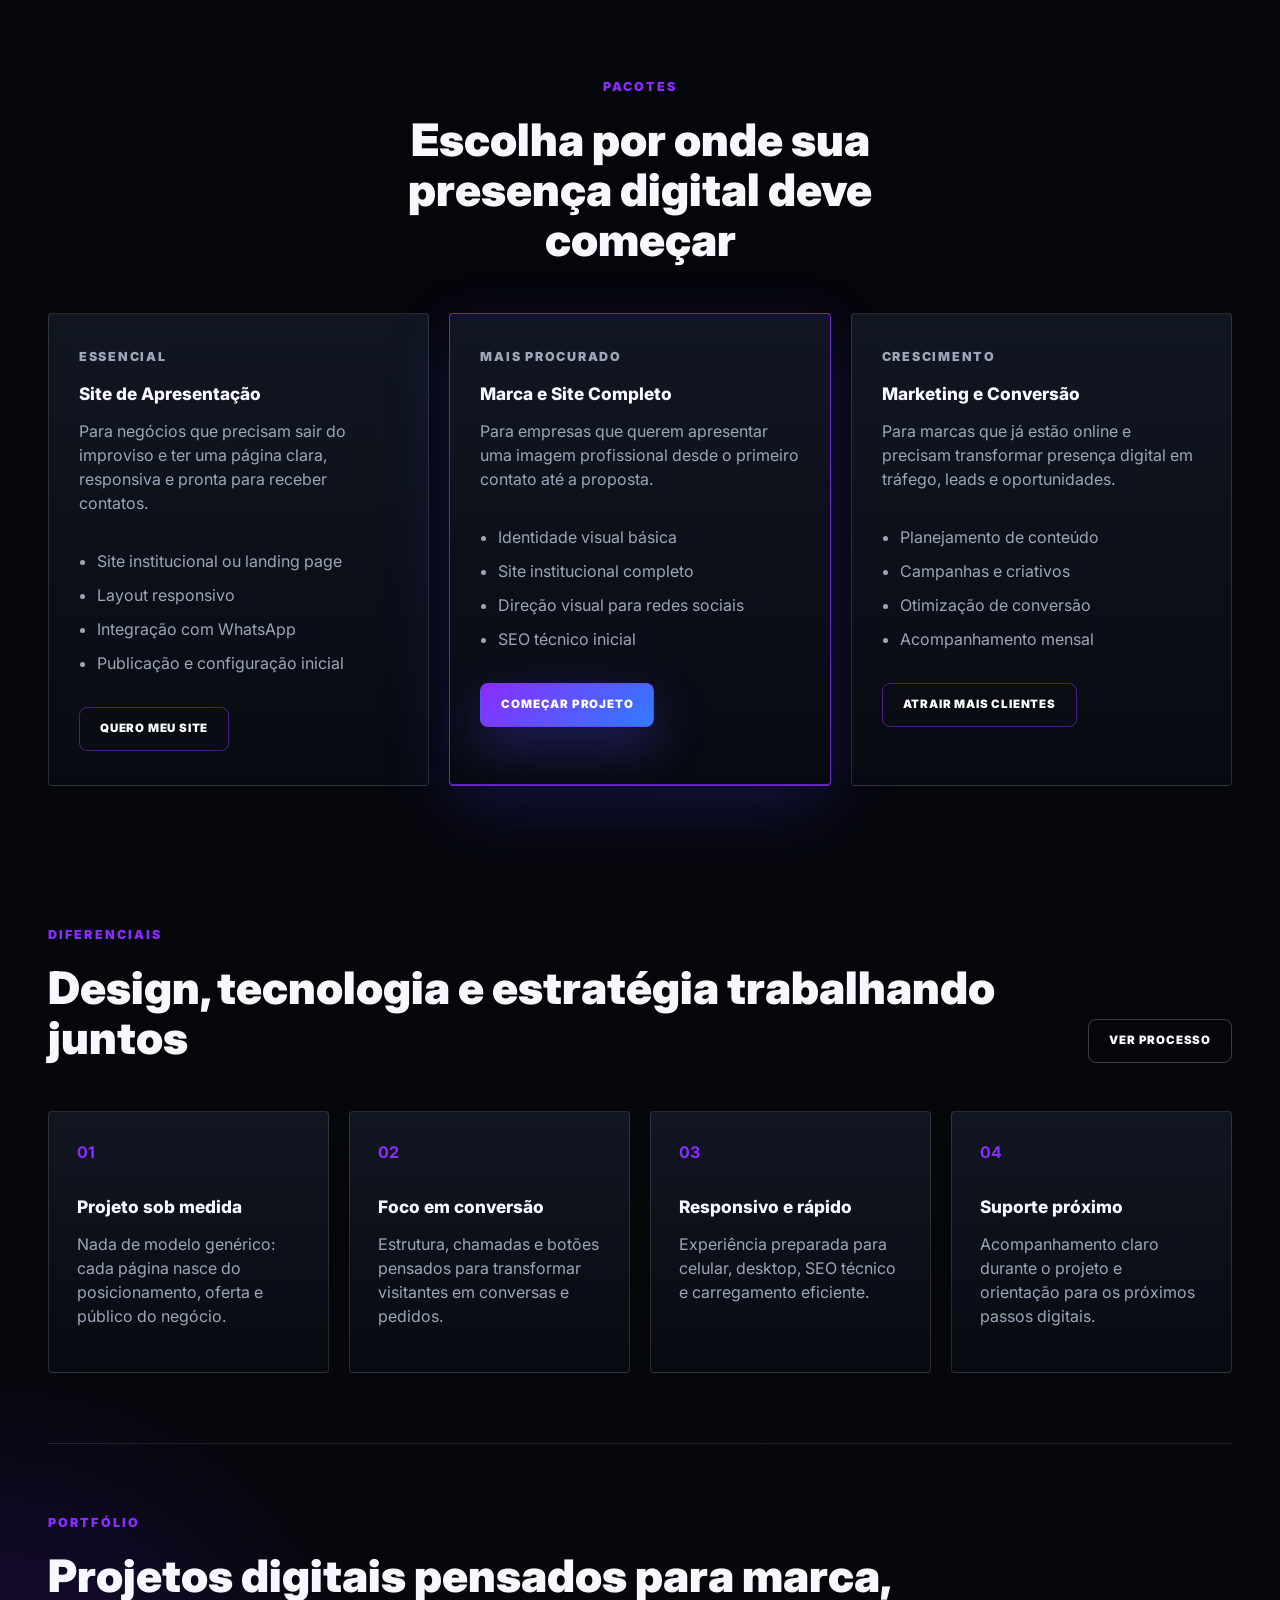
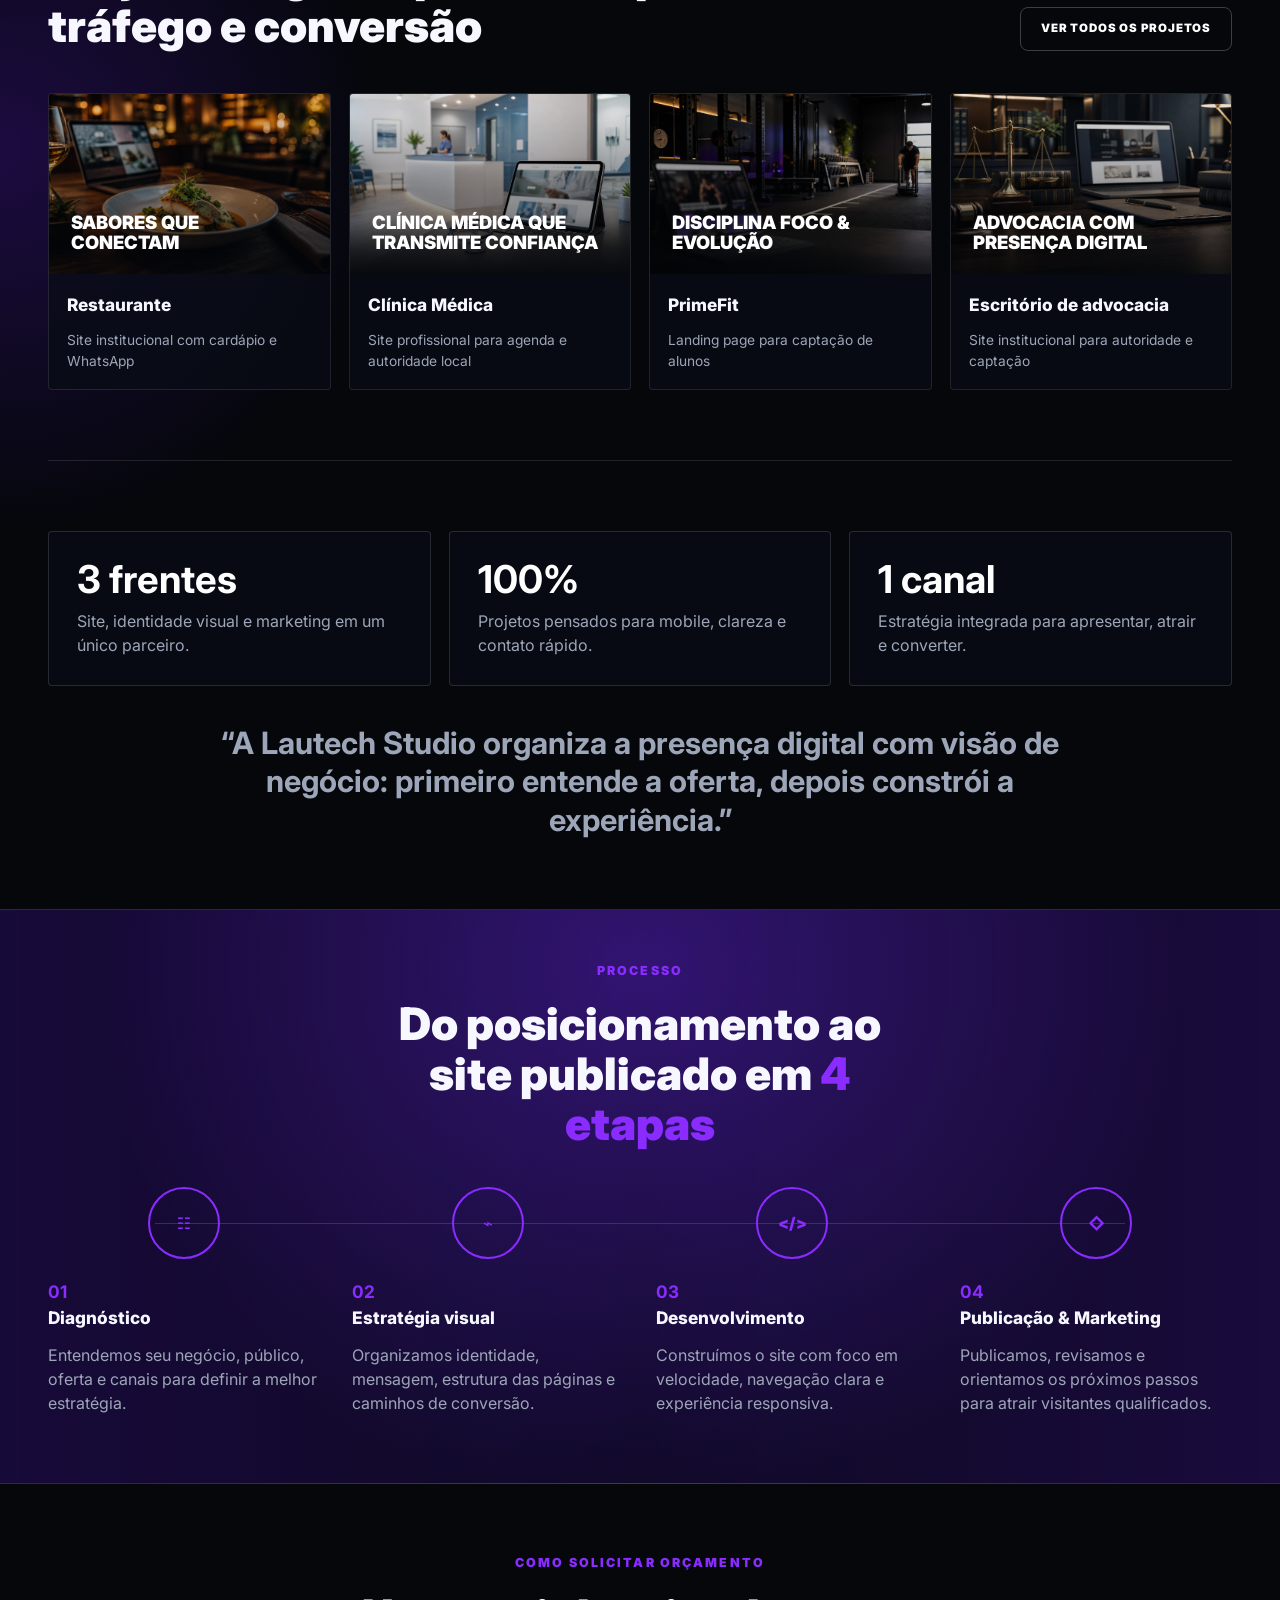
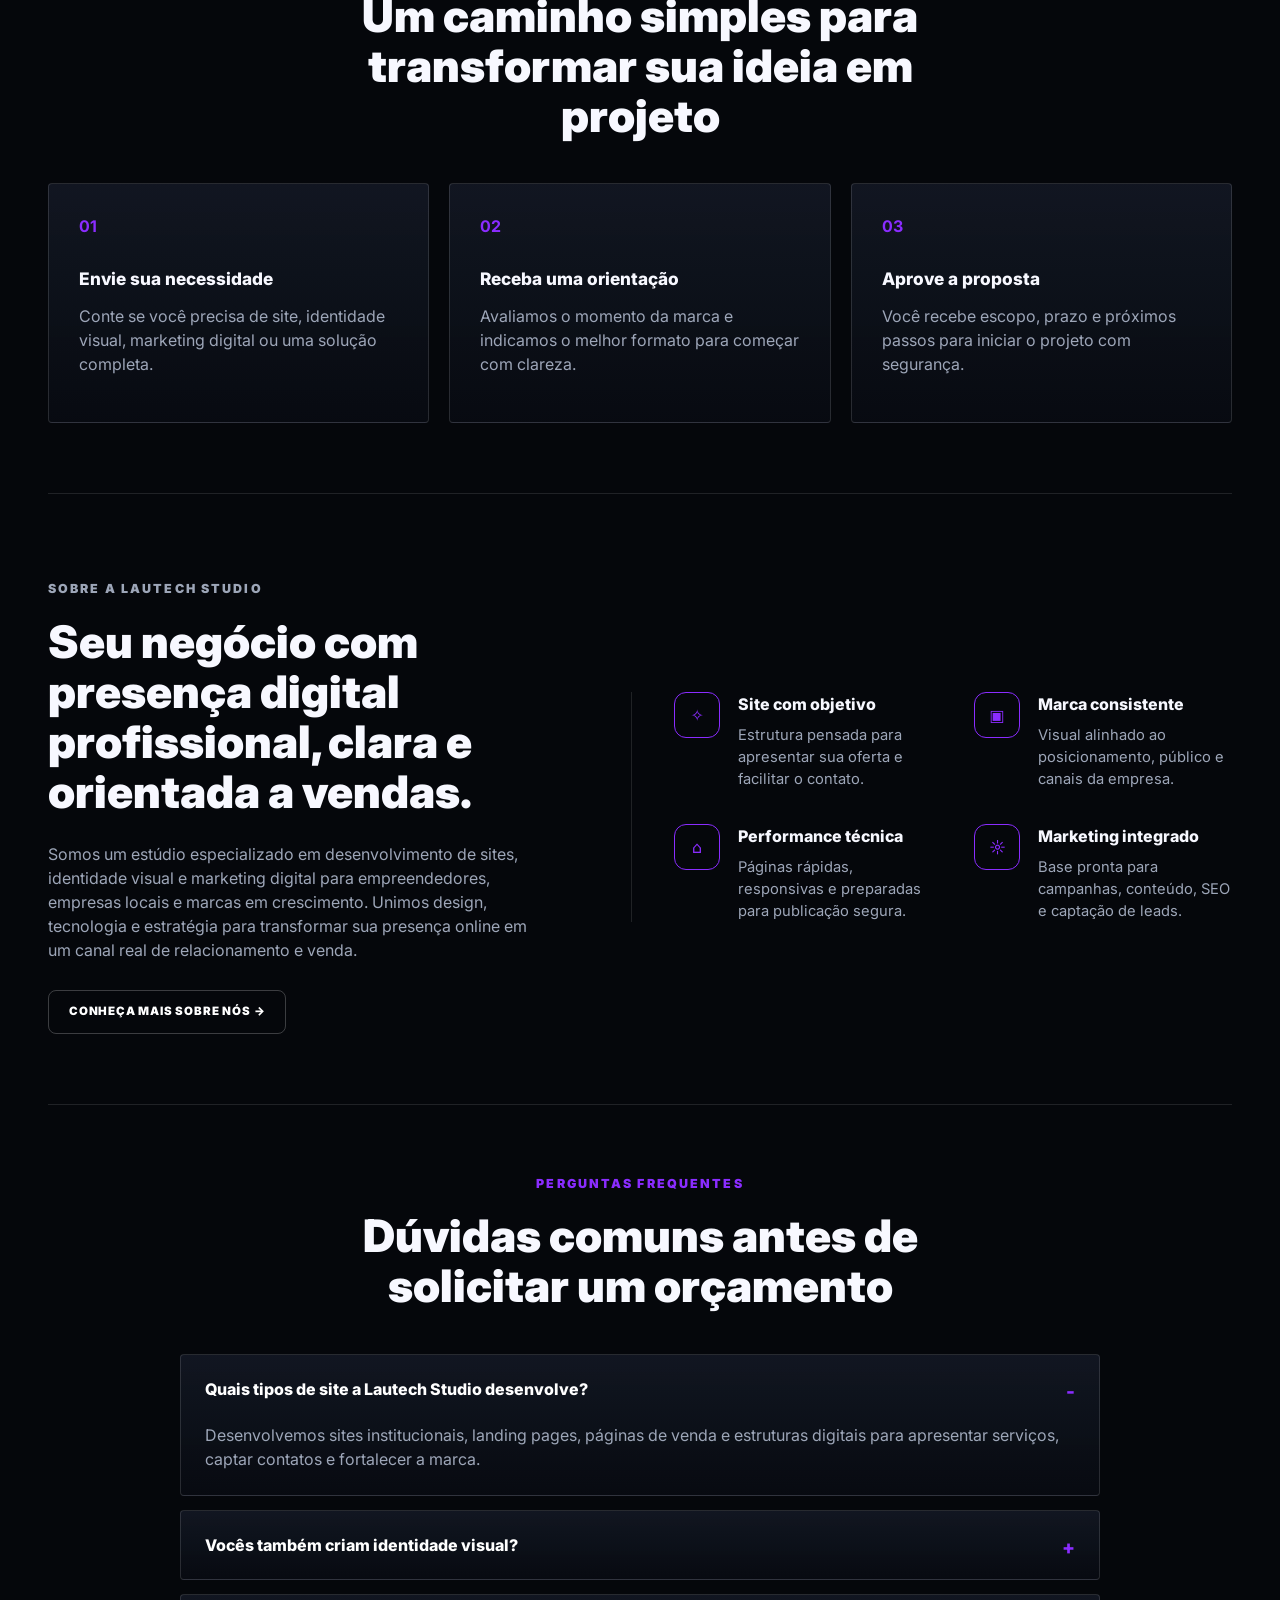
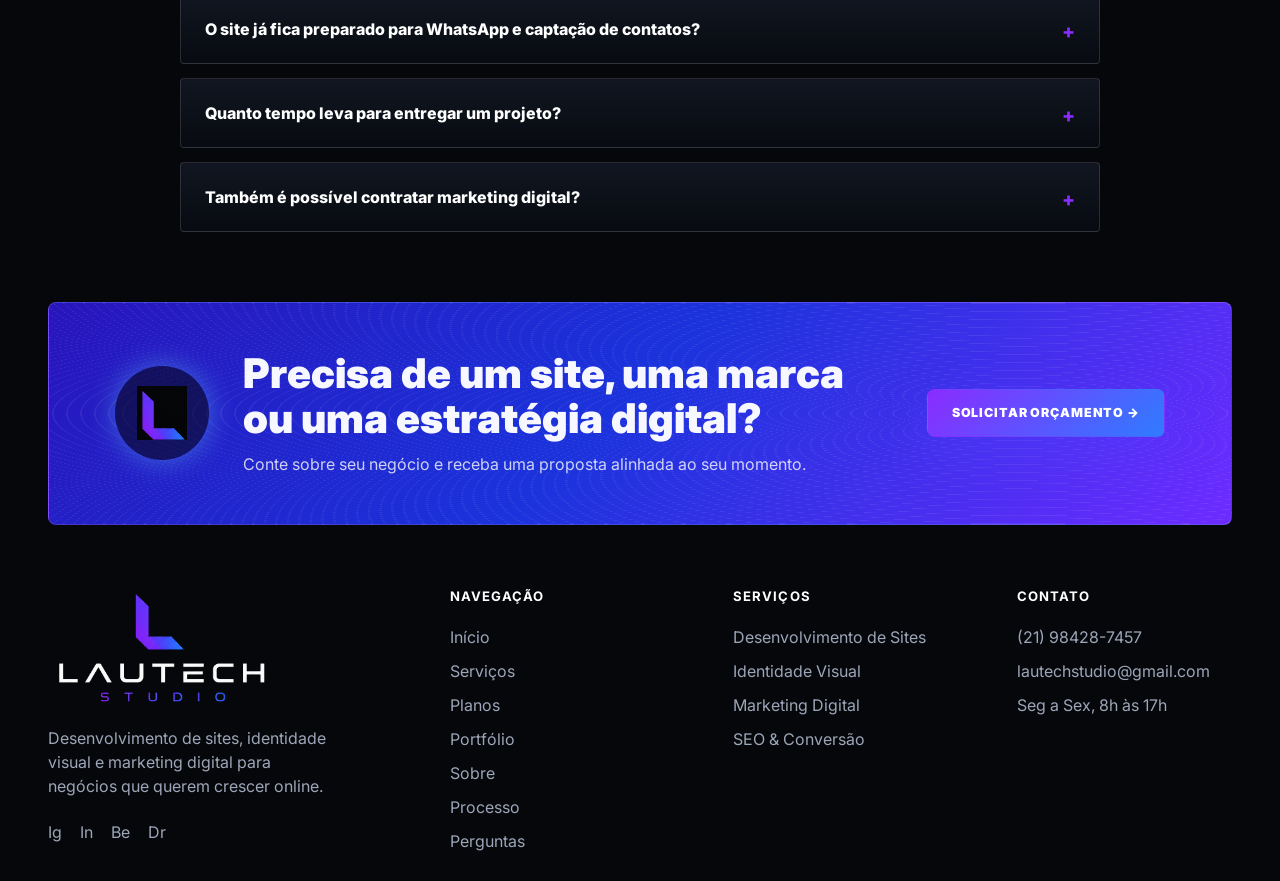
==== commit 766cc2b6: "Atualiza portfolio para clinica medica" ====
--- a/index.html
+++ b/index.html
@@ -219,8 +219,8 @@
             <p>Site institucional com cardápio e WhatsApp</p>
           </article>
           <article>
-            <div class="portfolio-shot dental">Clínica que transmite confiança</div>
-            <h3>Clínica odontológica</h3>
+            <div class="portfolio-shot medical">Clínica médica que transmite confiança</div>
+            <h3>Clínica Médica</h3>
             <p>Site profissional para agenda e autoridade local</p>
           </article>
           <article>
--- a/assets/styles.css
+++ b/assets/styles.css
@@ -518,10 +518,10 @@
     url("portfolio-restaurante.png") center/cover;
 }
 
-.portfolio-shot.dental {
+.portfolio-shot.medical {
   background:
     linear-gradient(180deg, rgba(4, 6, 10, 0.06), rgba(4, 6, 10, 0.68)),
-    url("portfolio-odontologia.png") center/cover;
+    url("portfolio-clinica-medica.png") center/cover;
   color: white;
 }
 
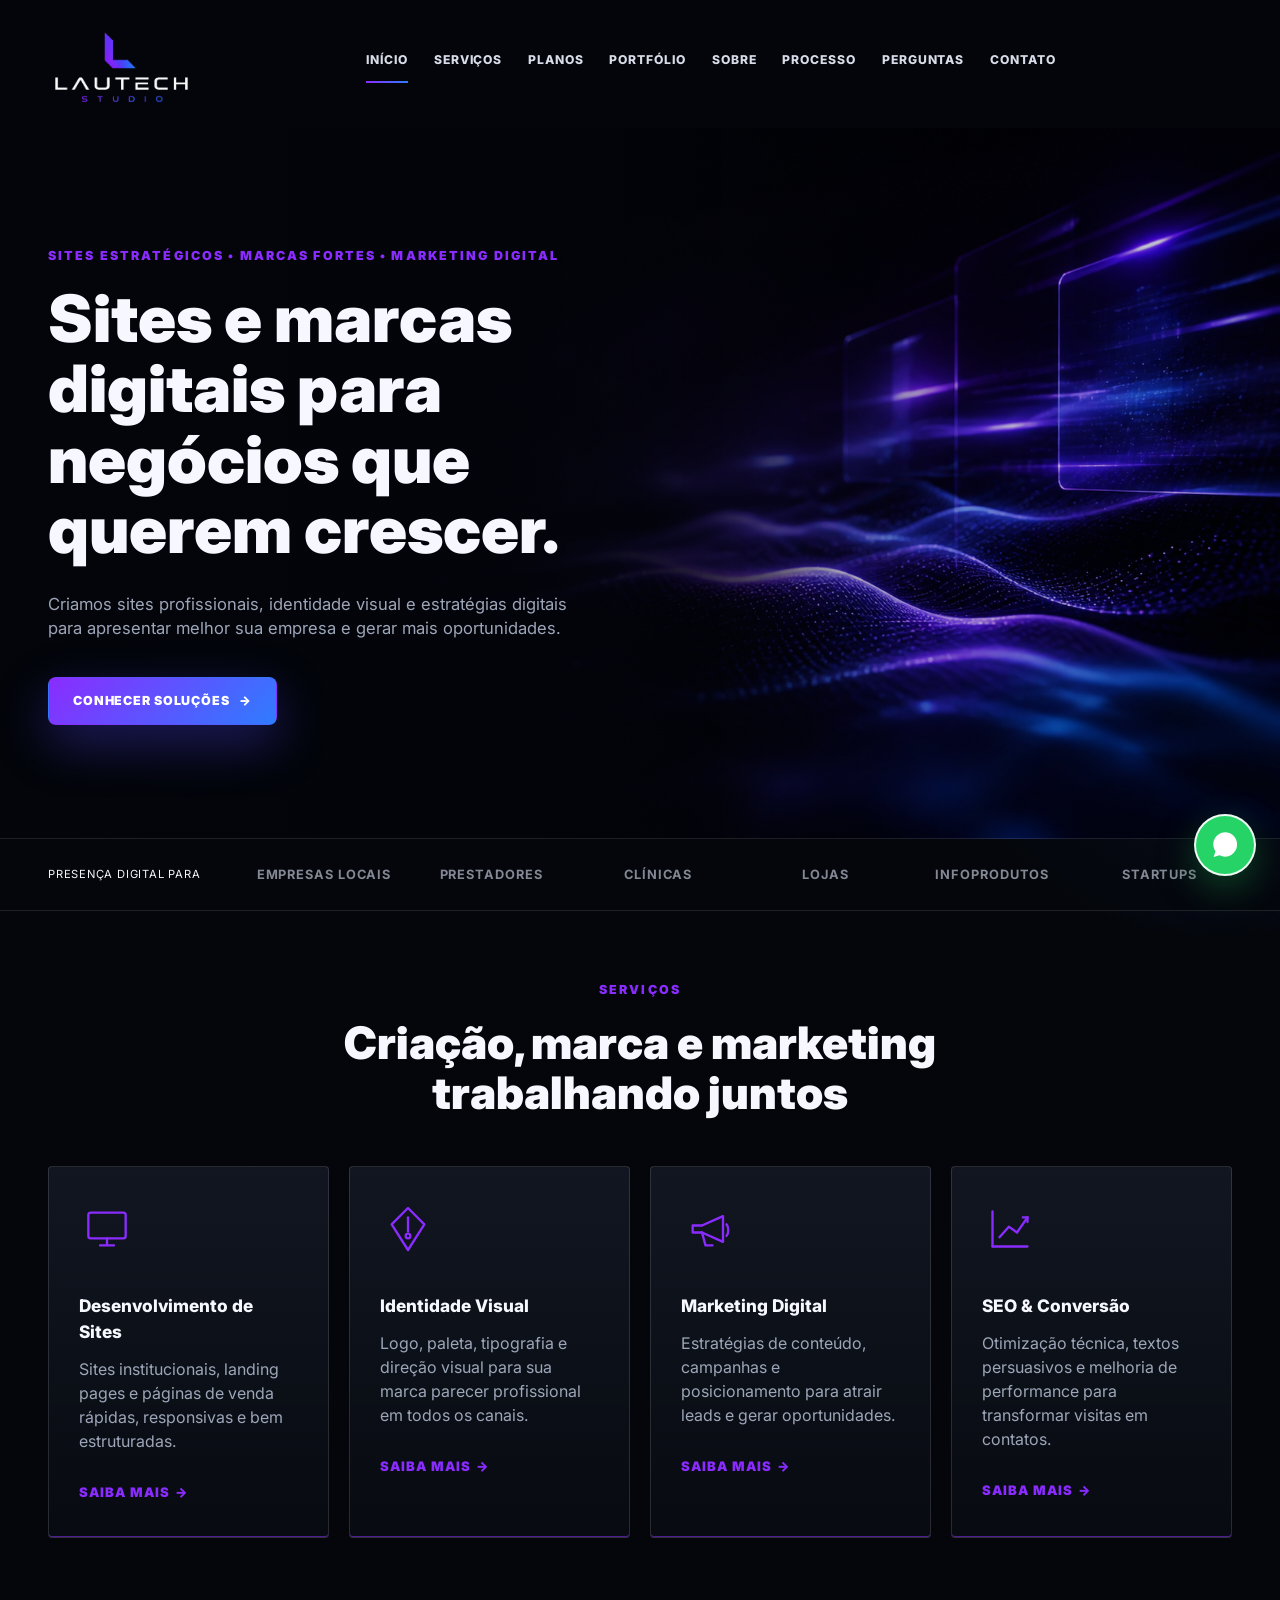
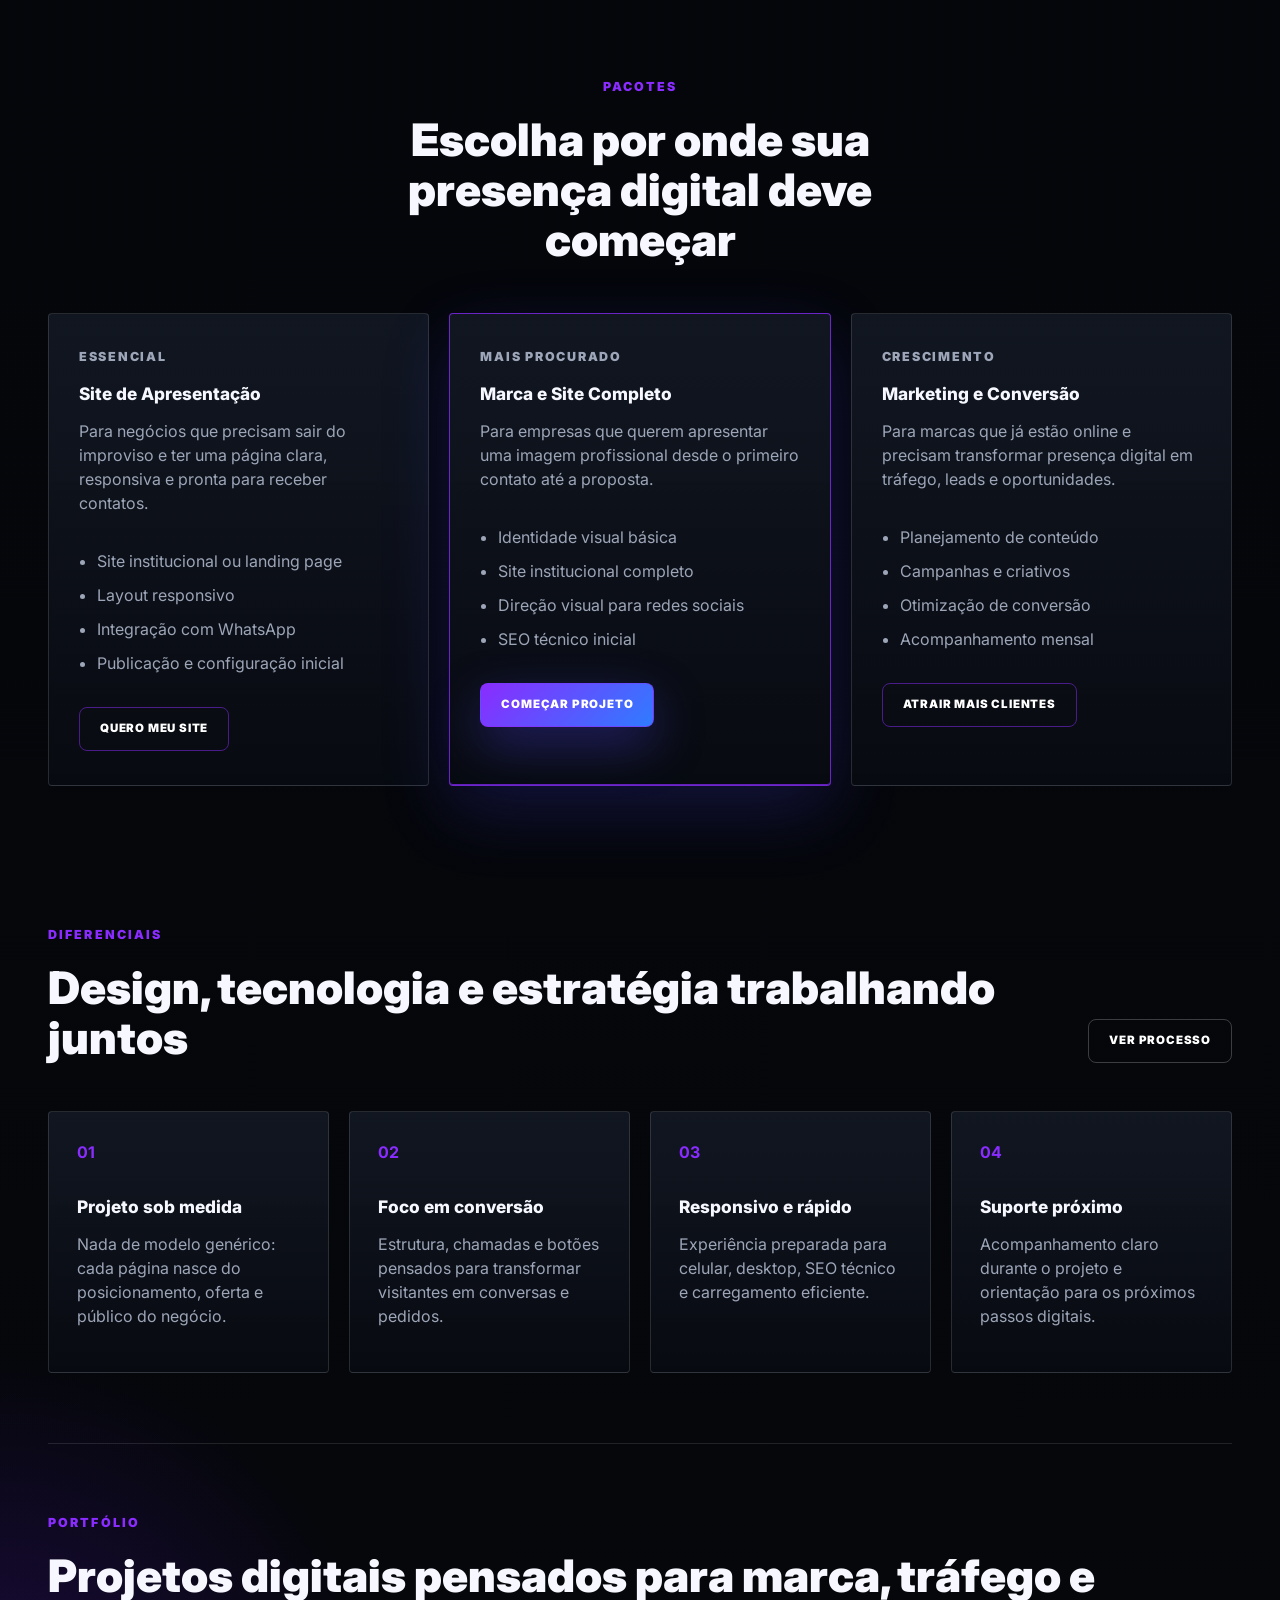
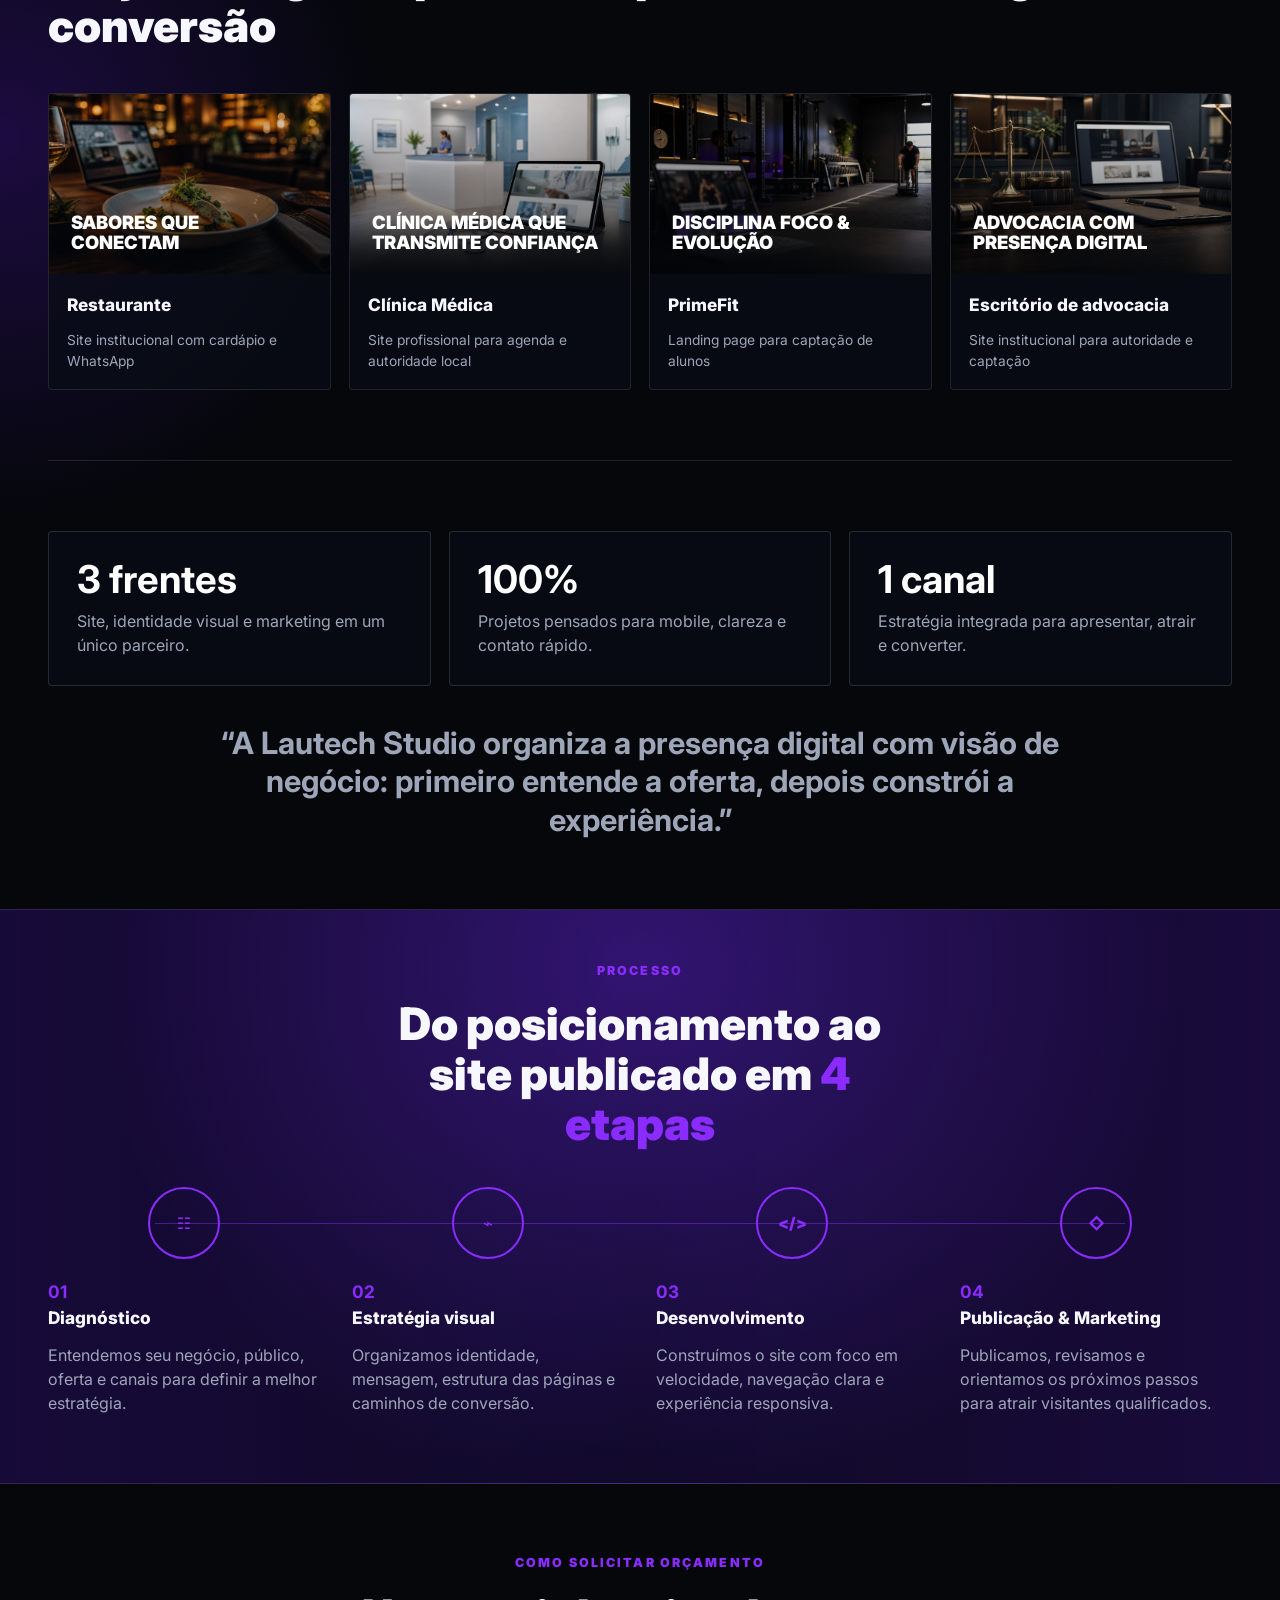
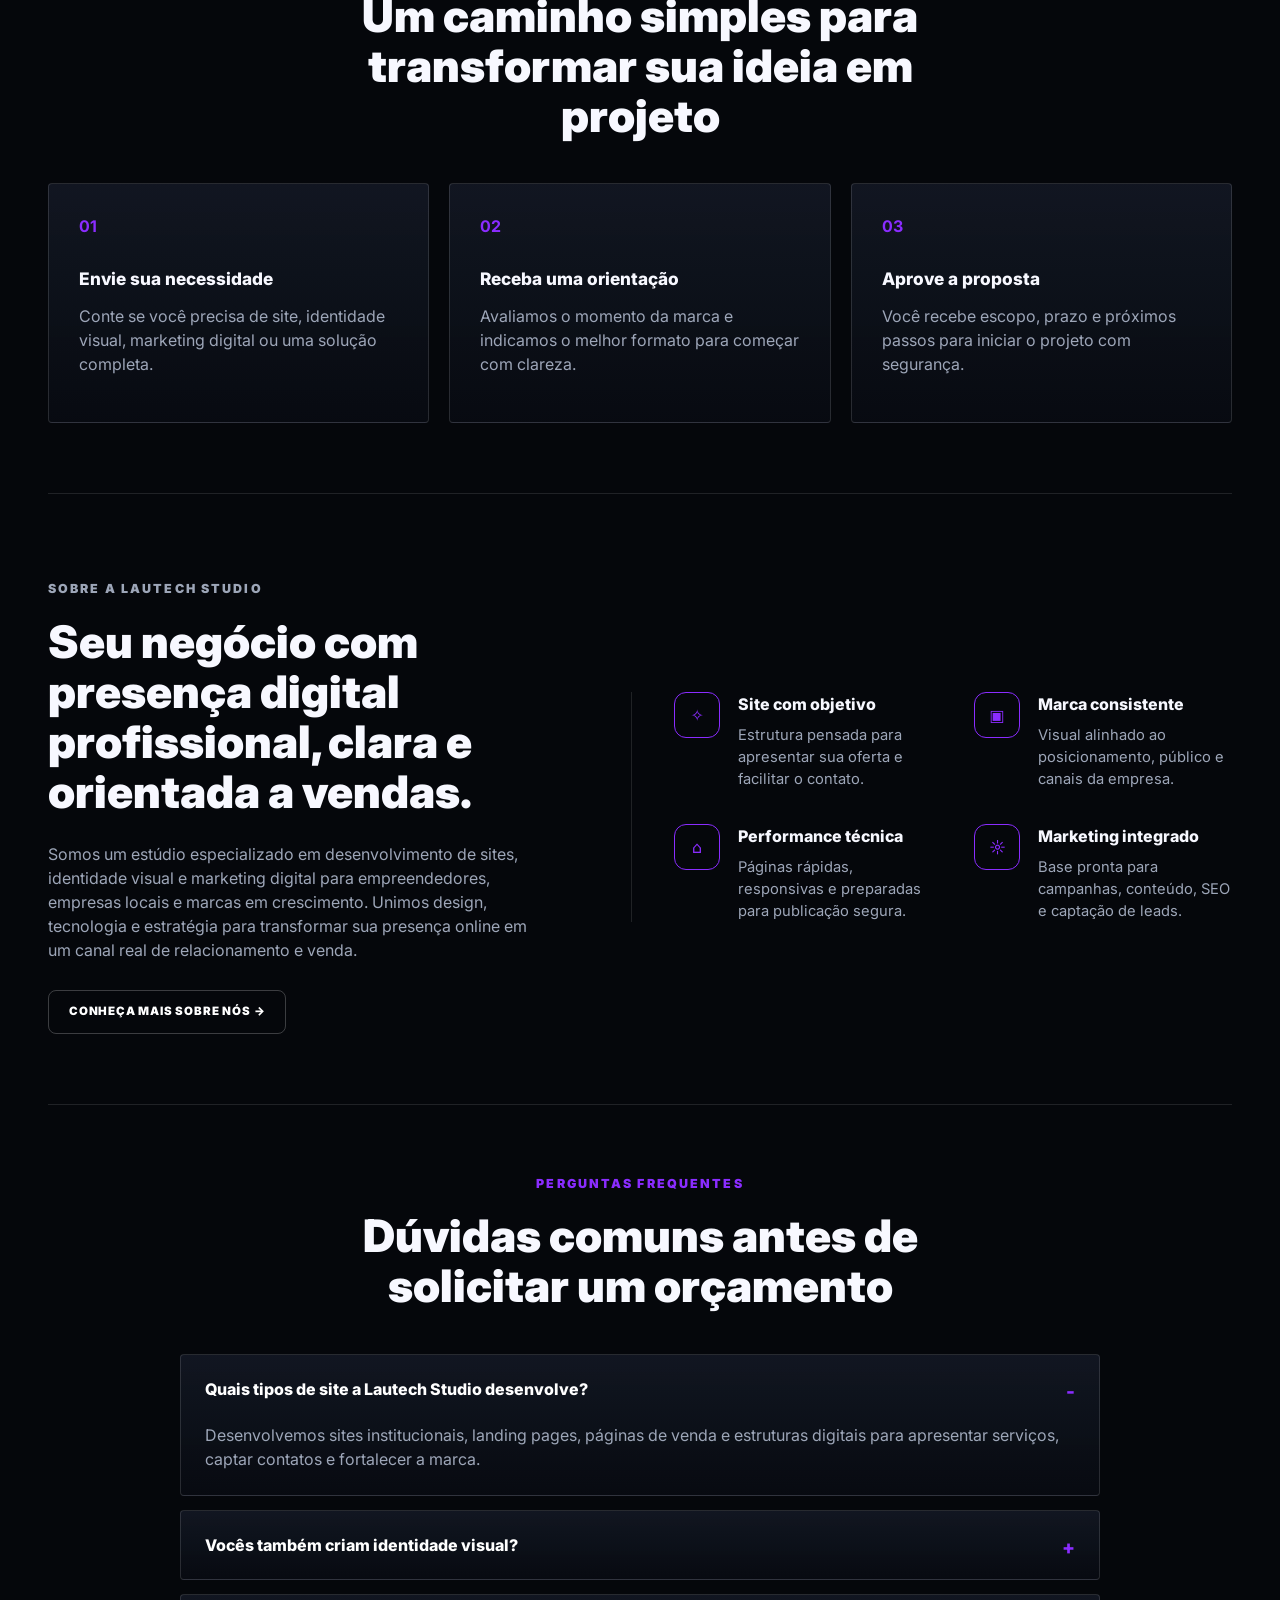
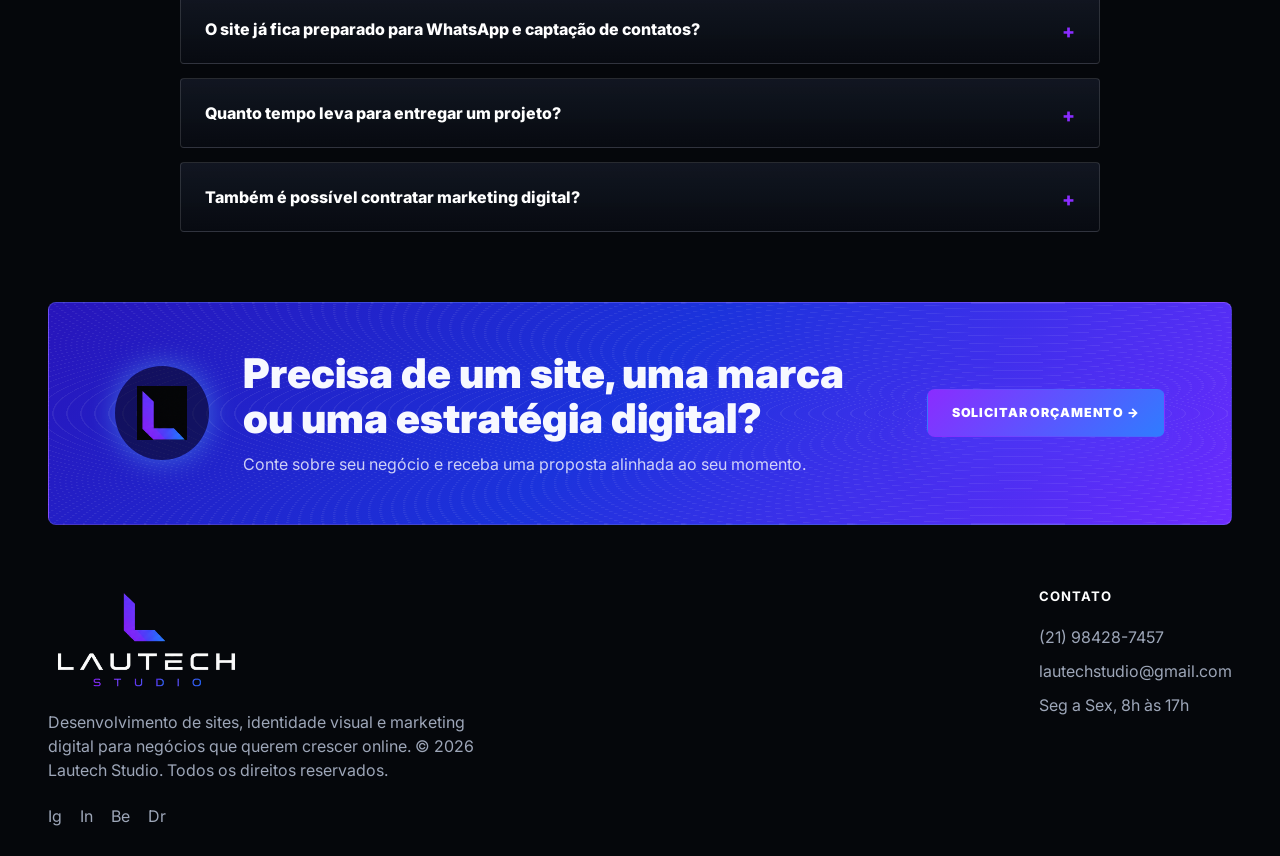
==== commit 709f6879: "Limpa rodape e ajusta portfolio" ====
--- a/index.html
+++ b/index.html
@@ -209,7 +209,6 @@
             <p class="eyebrow">Portfólio</p>
             <h2>Projetos digitais pensados para marca, tráfego e conversão</h2>
           </div>
-          <a class="button ghost compact" href="#contato">Ver todos os projetos</a>
         </div>
 
         <div class="portfolio-strip">
@@ -418,7 +417,10 @@
         <a class="brand footer-brand" href="#inicio" aria-label="Lautech Studio">
           <img class="brand-logo" src="assets/logo-lautech-lockup-transparent.png" alt="Lautech Studio" />
         </a>
-        <p>Desenvolvimento de sites, identidade visual e marketing digital para negócios que querem crescer online.</p>
+        <p>
+          Desenvolvimento de sites, identidade visual e marketing digital para negócios que querem crescer online.
+          © 2026 Lautech Studio. Todos os direitos reservados.
+        </p>
         <div class="social-links" aria-label="Redes sociais">
           <a href="#inicio">Ig</a>
           <a href="#inicio">In</a>
@@ -426,23 +428,6 @@
           <a href="#inicio">Dr</a>
         </div>
       </div>
-      <nav aria-label="Navegação do rodapé">
-        <strong>Navegação</strong>
-        <a href="#inicio">Início</a>
-        <a href="#servicos">Serviços</a>
-        <a href="#planos">Planos</a>
-        <a href="#portfolio">Portfólio</a>
-        <a href="#sobre">Sobre</a>
-        <a href="#processo">Processo</a>
-        <a href="#perguntas">Perguntas</a>
-      </nav>
-      <nav aria-label="Serviços">
-        <strong>Serviços</strong>
-        <a href="#servicos">Desenvolvimento de Sites</a>
-        <a href="#servicos">Identidade Visual</a>
-        <a href="#servicos">Marketing Digital</a>
-        <a href="#servicos">SEO & Conversão</a>
-      </nav>
       <address>
         <strong>Contato</strong>
         <a href="tel:+5521984287457">(21) 98428-7457</a>
--- a/assets/styles.css
+++ b/assets/styles.css
@@ -766,23 +766,29 @@
 
 .site-footer {
   display: grid;
-  grid-template-columns: 1.55fr repeat(3, 1fr);
+  grid-template-columns: minmax(280px, 1fr) auto;
+  align-items: start;
   gap: 68px;
   padding-block: 0 28px;
 }
 
+.site-footer > div {
+  display: grid;
+  justify-items: start;
+}
+
 .footer-brand {
   margin-bottom: 18px;
 }
 
 .footer-brand .brand-logo {
-  width: 220px;
+  width: 190px;
   height: auto;
   max-width: 100%;
 }
 
 .site-footer p {
-  max-width: 290px;
+  max-width: 430px;
   margin-bottom: 22px;
 }
 
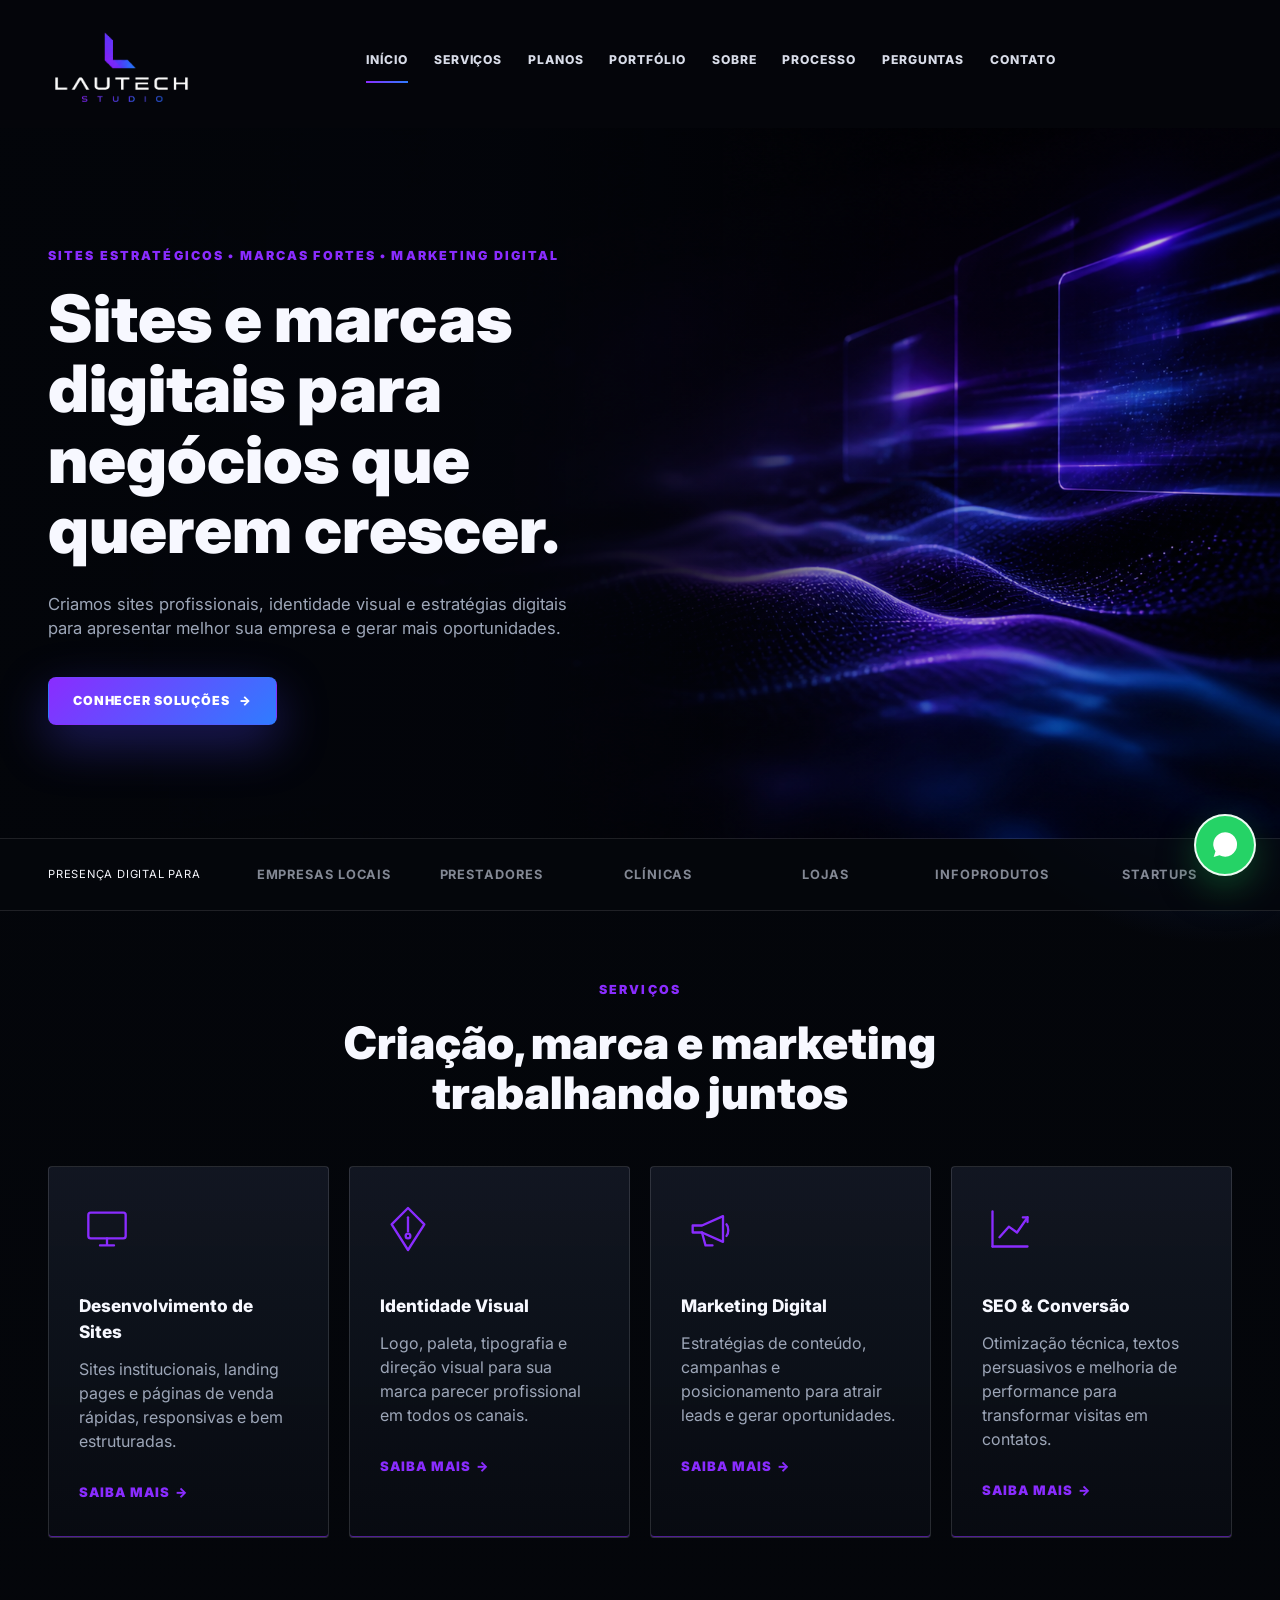
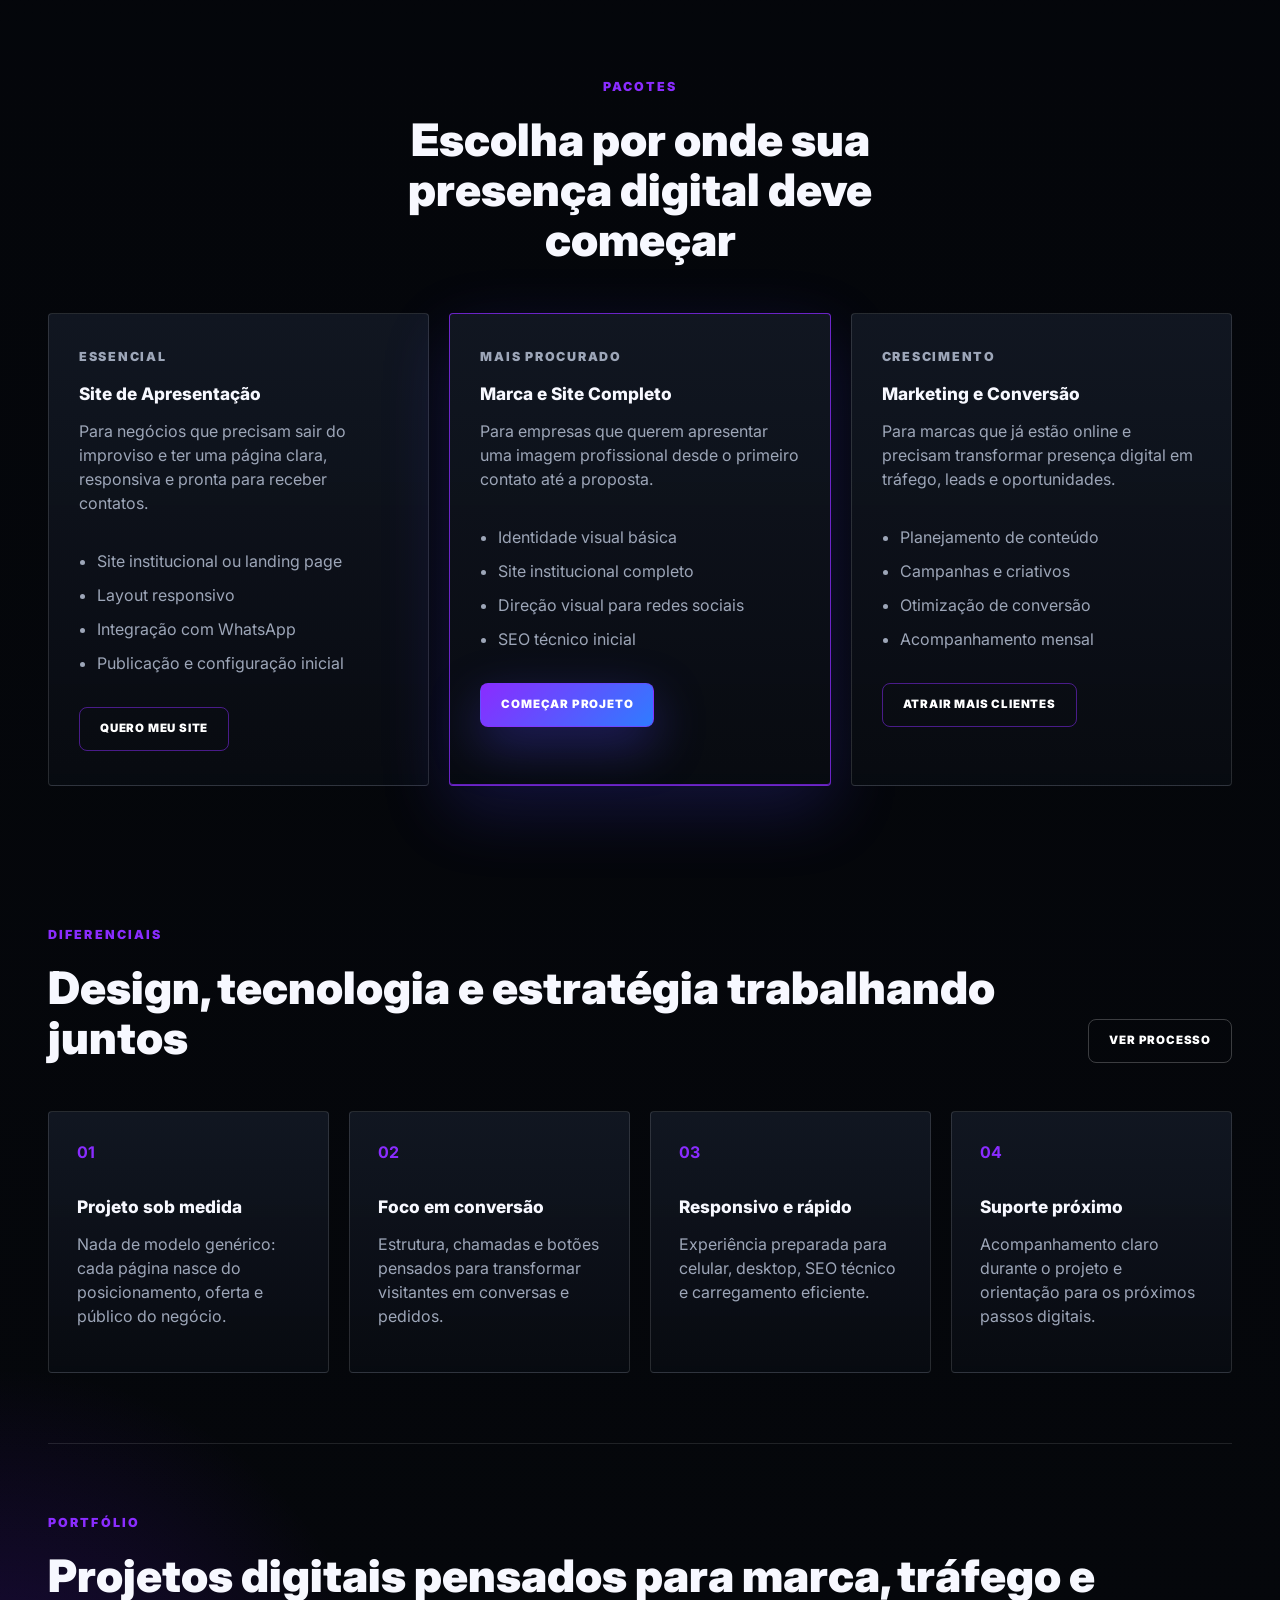
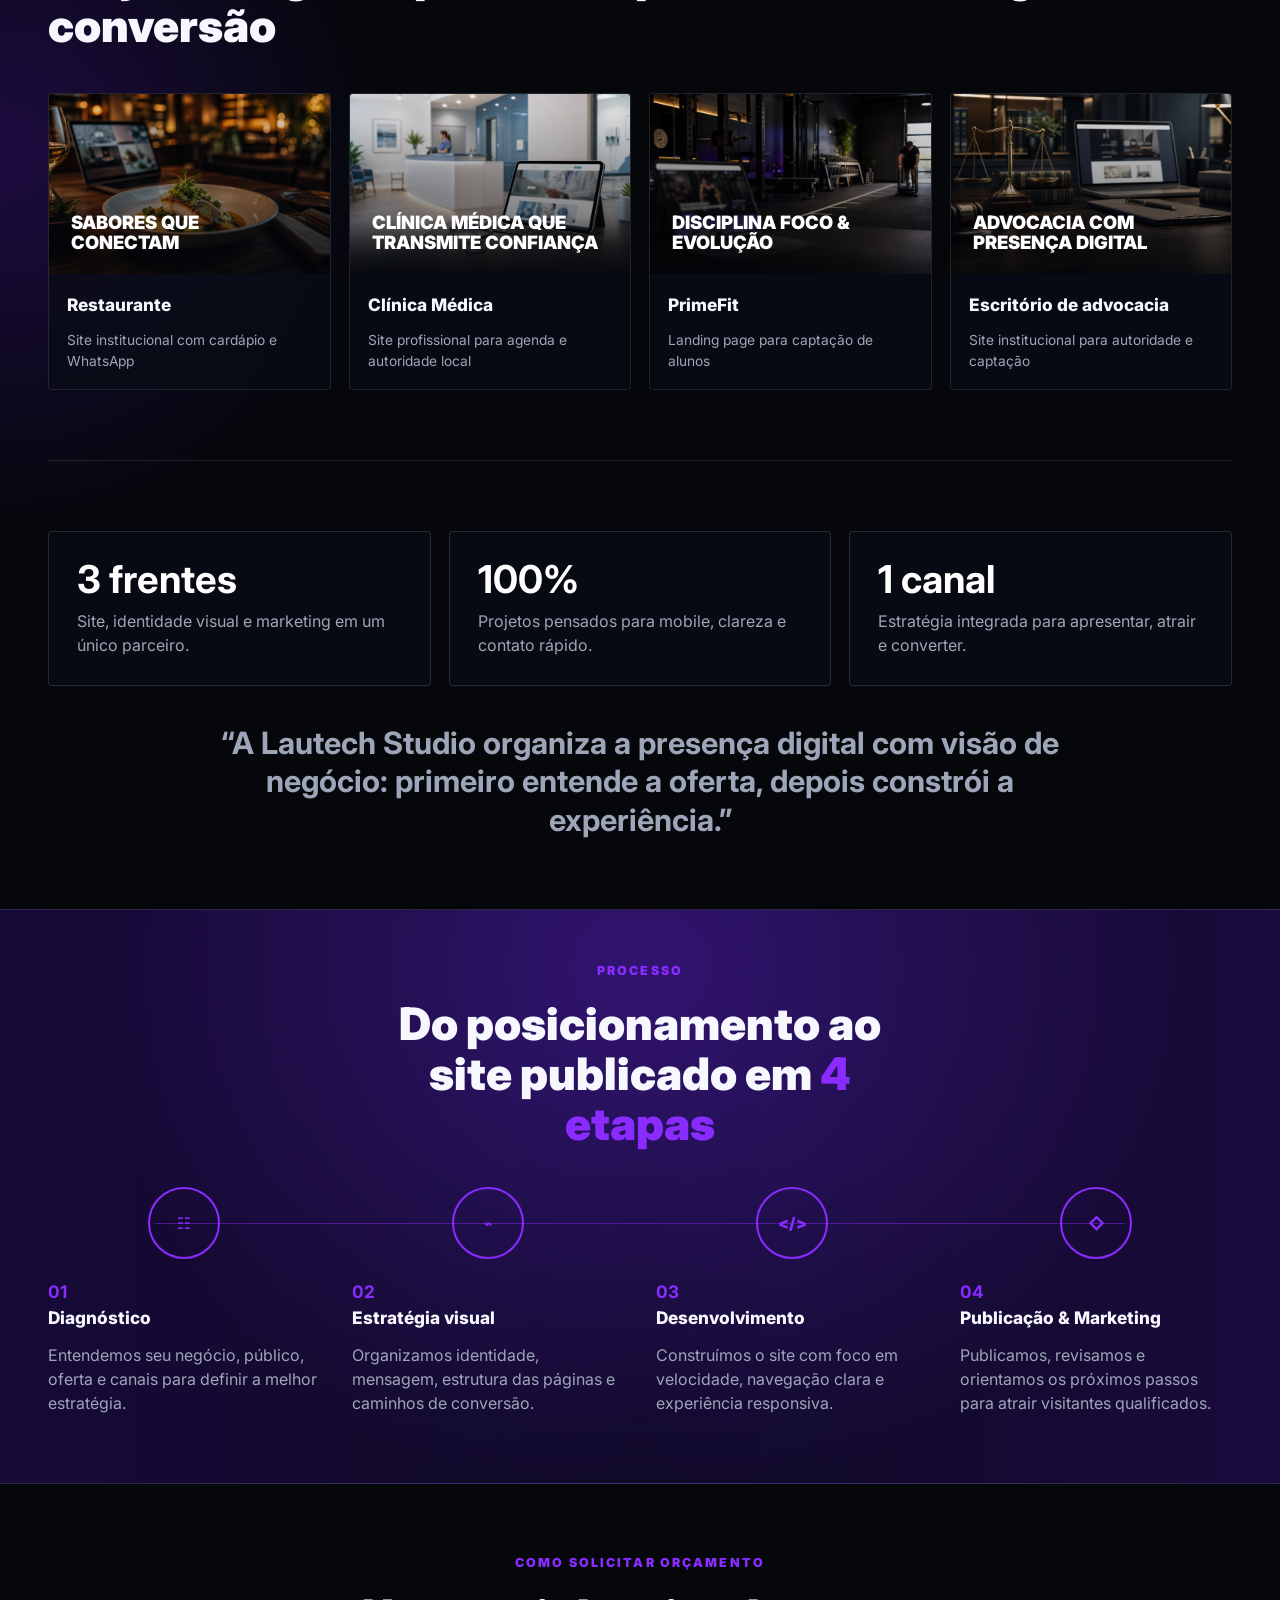
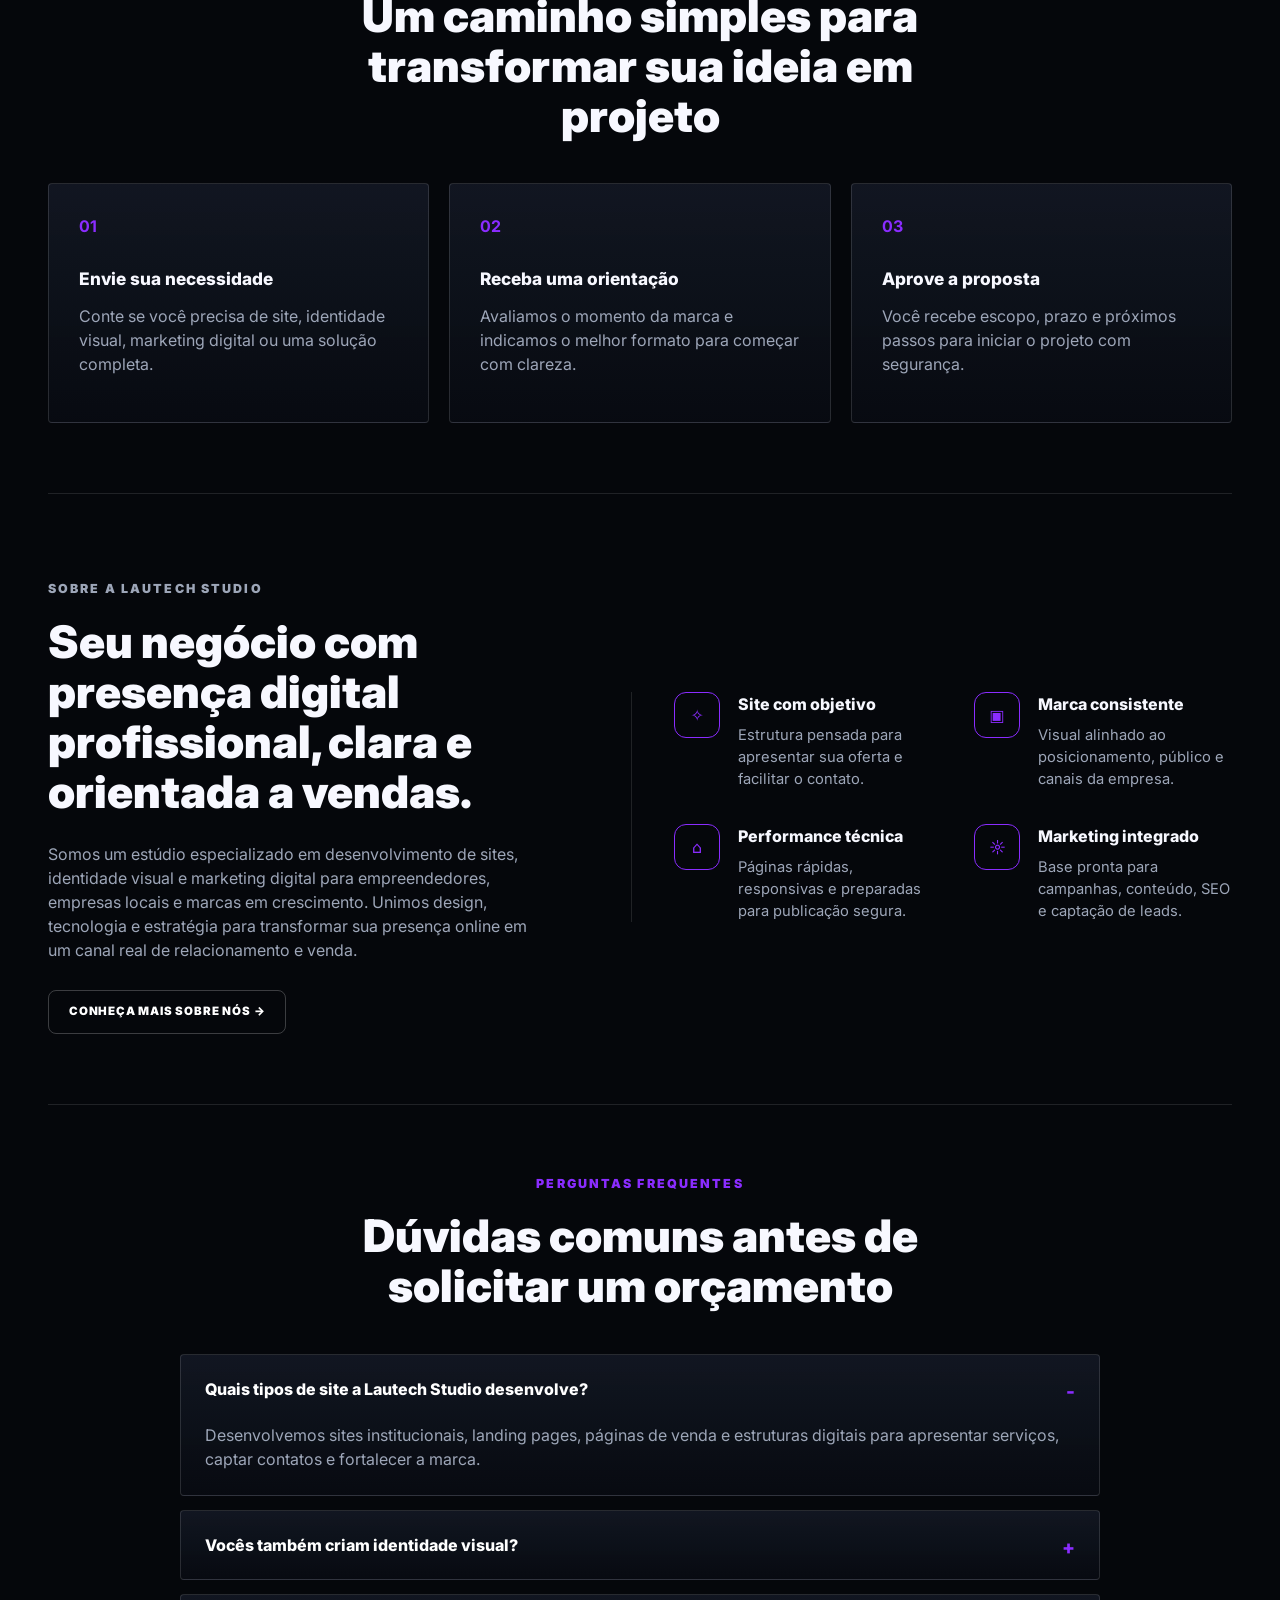
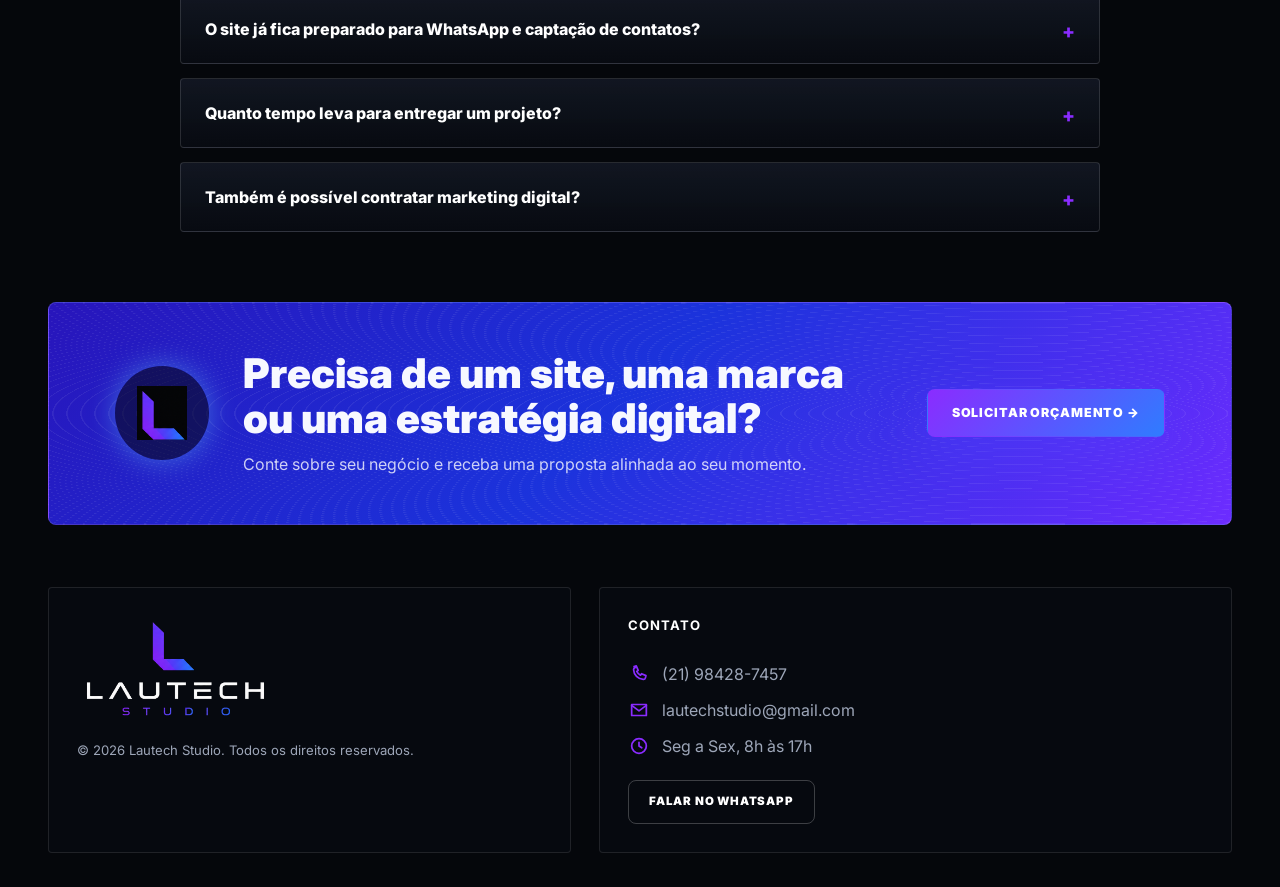
==== commit 3ea89de6: "Melhora rodape com contatos" ====
--- a/index.html
+++ b/index.html
@@ -413,27 +413,38 @@
     </a>
 
     <footer class="site-footer">
-      <div>
+      <div class="footer-brand-block">
         <a class="brand footer-brand" href="#inicio" aria-label="Lautech Studio">
           <img class="brand-logo" src="assets/logo-lautech-lockup-transparent.png" alt="Lautech Studio" />
         </a>
-        <p>
-          Desenvolvimento de sites, identidade visual e marketing digital para negócios que querem crescer online.
-          © 2026 Lautech Studio. Todos os direitos reservados.
-        </p>
-        <div class="social-links" aria-label="Redes sociais">
-          <a href="#inicio">Ig</a>
-          <a href="#inicio">In</a>
-          <a href="#inicio">Be</a>
-          <a href="#inicio">Dr</a>
-        </div>
+        <span class="footer-copy">© 2026 Lautech Studio. Todos os direitos reservados.</span>
       </div>
-      <address>
+      <div class="footer-contact">
         <strong>Contato</strong>
-        <a href="tel:+5521984287457">(21) 98428-7457</a>
-        <a href="mailto:lautechstudio@gmail.com">lautechstudio@gmail.com</a>
-        <span>Seg a Sex, 8h às 17h</span>
-      </address>
+        <address>
+          <a class="contact-item" href="tel:+5521984287457">
+            <svg aria-hidden="true" viewBox="0 0 24 24" focusable="false">
+              <path d="M6.6 3.8 9 3.2l2.1 4.8-1.6 1.2c.9 1.8 2.3 3.2 4.1 4.1l1.2-1.6 4.8 2.1-.6 2.4c-.3 1.1-1.3 1.8-2.4 1.7C10.8 17.6 6.4 13.2 6.1 7.4c-.1-1.1.6-2.1 1.7-2.4Z" />
+            </svg>
+            <span>(21) 98428-7457</span>
+          </a>
+          <a class="contact-item" href="mailto:lautechstudio@gmail.com">
+            <svg aria-hidden="true" viewBox="0 0 24 24" focusable="false">
+              <path d="M4 6h16v12H4z" />
+              <path d="m4 7 8 6 8-6" />
+            </svg>
+            <span>lautechstudio@gmail.com</span>
+          </a>
+          <span class="contact-item">
+            <svg aria-hidden="true" viewBox="0 0 24 24" focusable="false">
+              <circle cx="12" cy="12" r="8" />
+              <path d="M12 8v4l3 2" />
+            </svg>
+            <span>Seg a Sex, 8h às 17h</span>
+          </span>
+        </address>
+        <a class="button ghost compact footer-cta" href="https://wa.me/5521984287457?text=Ol%C3%A1%2C%20vim%20pelo%20site%20da%20Lautech%20Studio%20e%20gostaria%20de%20conversar%20sobre%20um%20projeto.">Falar no WhatsApp</a>
+      </div>
     </footer>
 
     <script src="assets/script.js"></script>
--- a/assets/styles.css
+++ b/assets/styles.css
@@ -766,19 +766,24 @@
 
 .site-footer {
   display: grid;
-  grid-template-columns: minmax(280px, 1fr) auto;
-  align-items: start;
-  gap: 68px;
-  padding-block: 0 28px;
-}
-
-.site-footer > div {
-  display: grid;
+  grid-template-columns: minmax(260px, 0.95fr) minmax(320px, 1.15fr);
+  align-items: stretch;
+  gap: 28px;
+  padding-block: 0 34px;
+}
+
+.footer-brand-block,
+.footer-contact {
+  display: grid;
+  align-content: start;
   justify-items: start;
-}
-
-.footer-brand {
-  margin-bottom: 18px;
+  border: 1px solid rgba(255, 255, 255, 0.1);
+  border-radius: 4px;
+  background: rgba(9, 13, 21, 0.52);
+}
+
+.footer-brand-block {
+  padding: 28px;
 }
 
 .footer-brand .brand-logo {
@@ -787,20 +792,21 @@
   max-width: 100%;
 }
 
-.site-footer p {
-  max-width: 430px;
-  margin-bottom: 22px;
-}
-
-.social-links {
-  display: flex;
+.footer-copy {
+  margin-top: 20px;
+  color: var(--muted);
+  font-size: 0.82rem;
+}
+
+.footer-contact {
   gap: 18px;
-}
-
-.site-footer nav,
+  padding: 28px;
+}
+
 .site-footer address {
   display: grid;
-  gap: 10px;
+  width: 100%;
+  gap: 12px;
   align-content: start;
   font-style: normal;
 }
@@ -811,6 +817,32 @@
   font-size: 0.82rem;
   letter-spacing: 0.08em;
   text-transform: uppercase;
+}
+
+.contact-item {
+  display: flex;
+  min-width: 0;
+  align-items: center;
+  gap: 12px;
+}
+
+.contact-item svg {
+  width: 22px;
+  height: 22px;
+  flex: 0 0 22px;
+  fill: none;
+  stroke: var(--purple);
+  stroke-linecap: round;
+  stroke-linejoin: round;
+  stroke-width: 1.9;
+}
+
+.contact-item span {
+  overflow-wrap: anywhere;
+}
+
+.footer-cta {
+  margin-top: 4px;
 }
 
 .whatsapp-float {
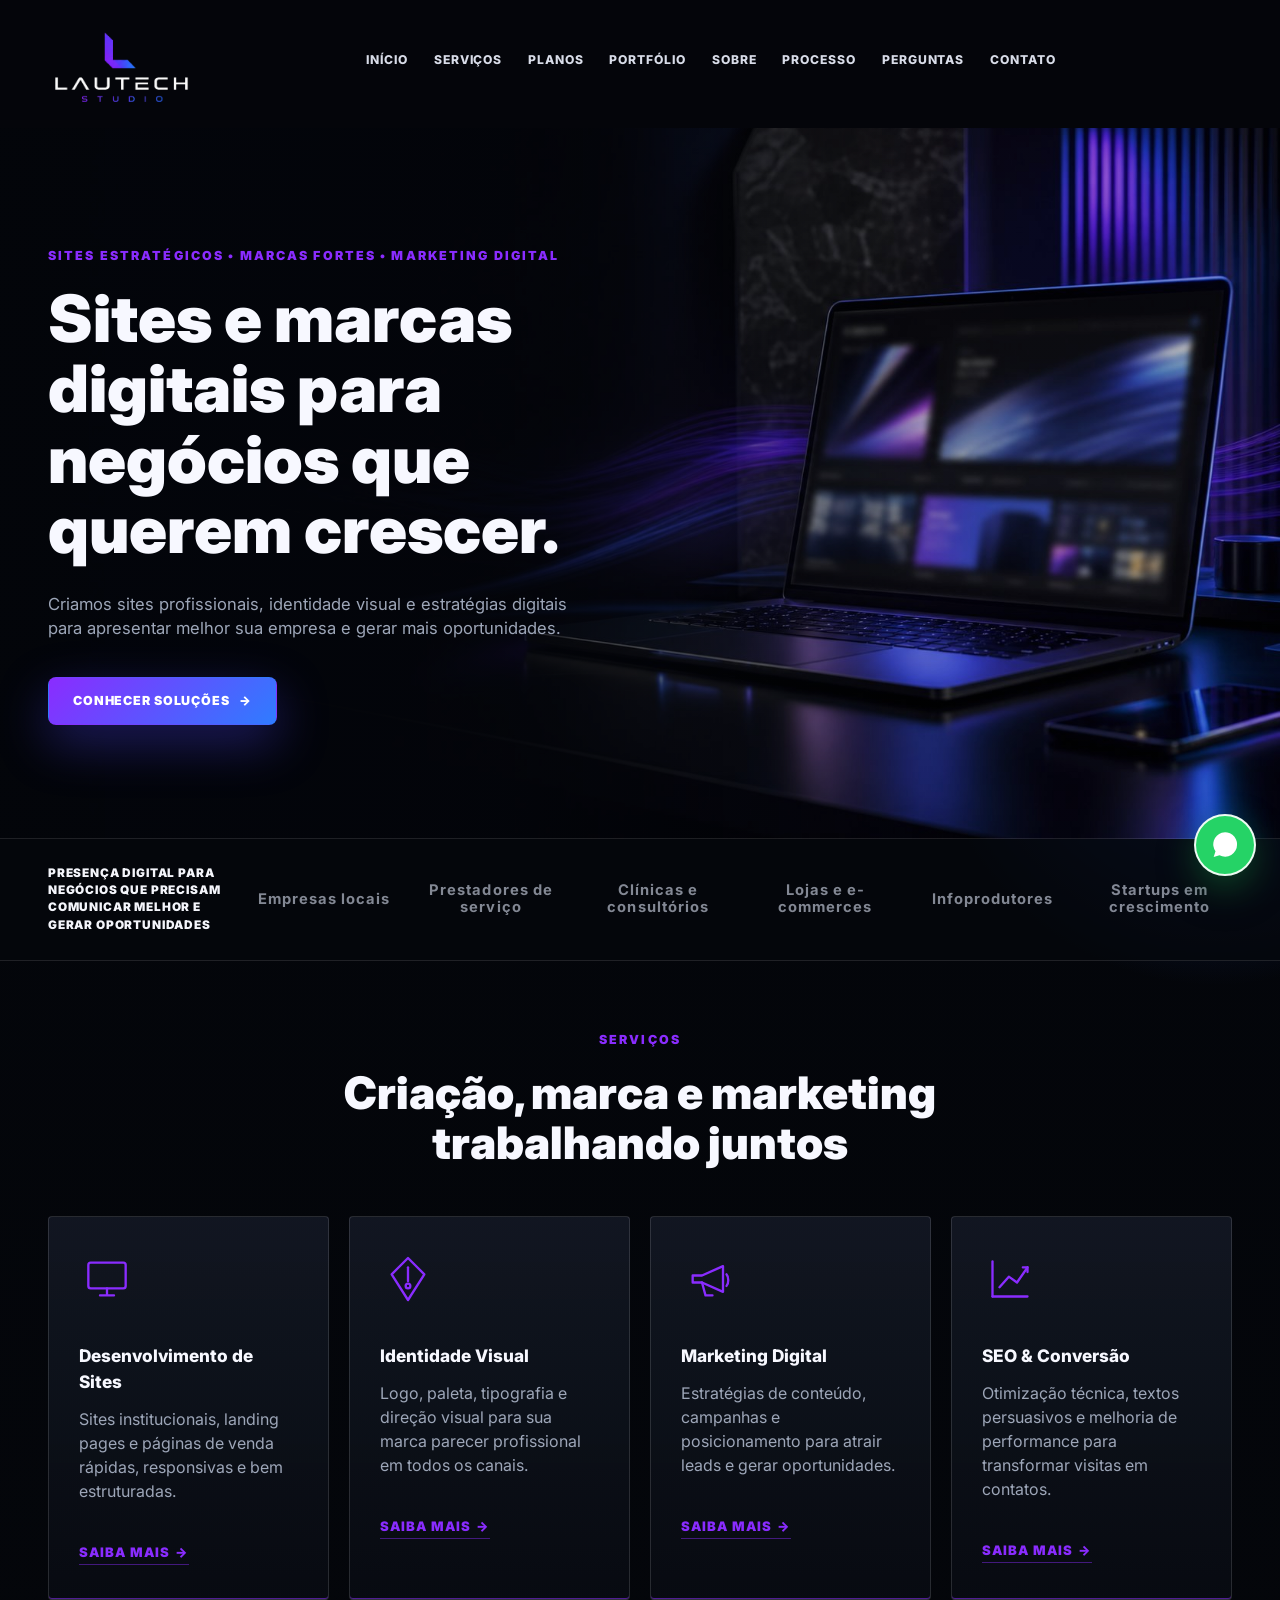
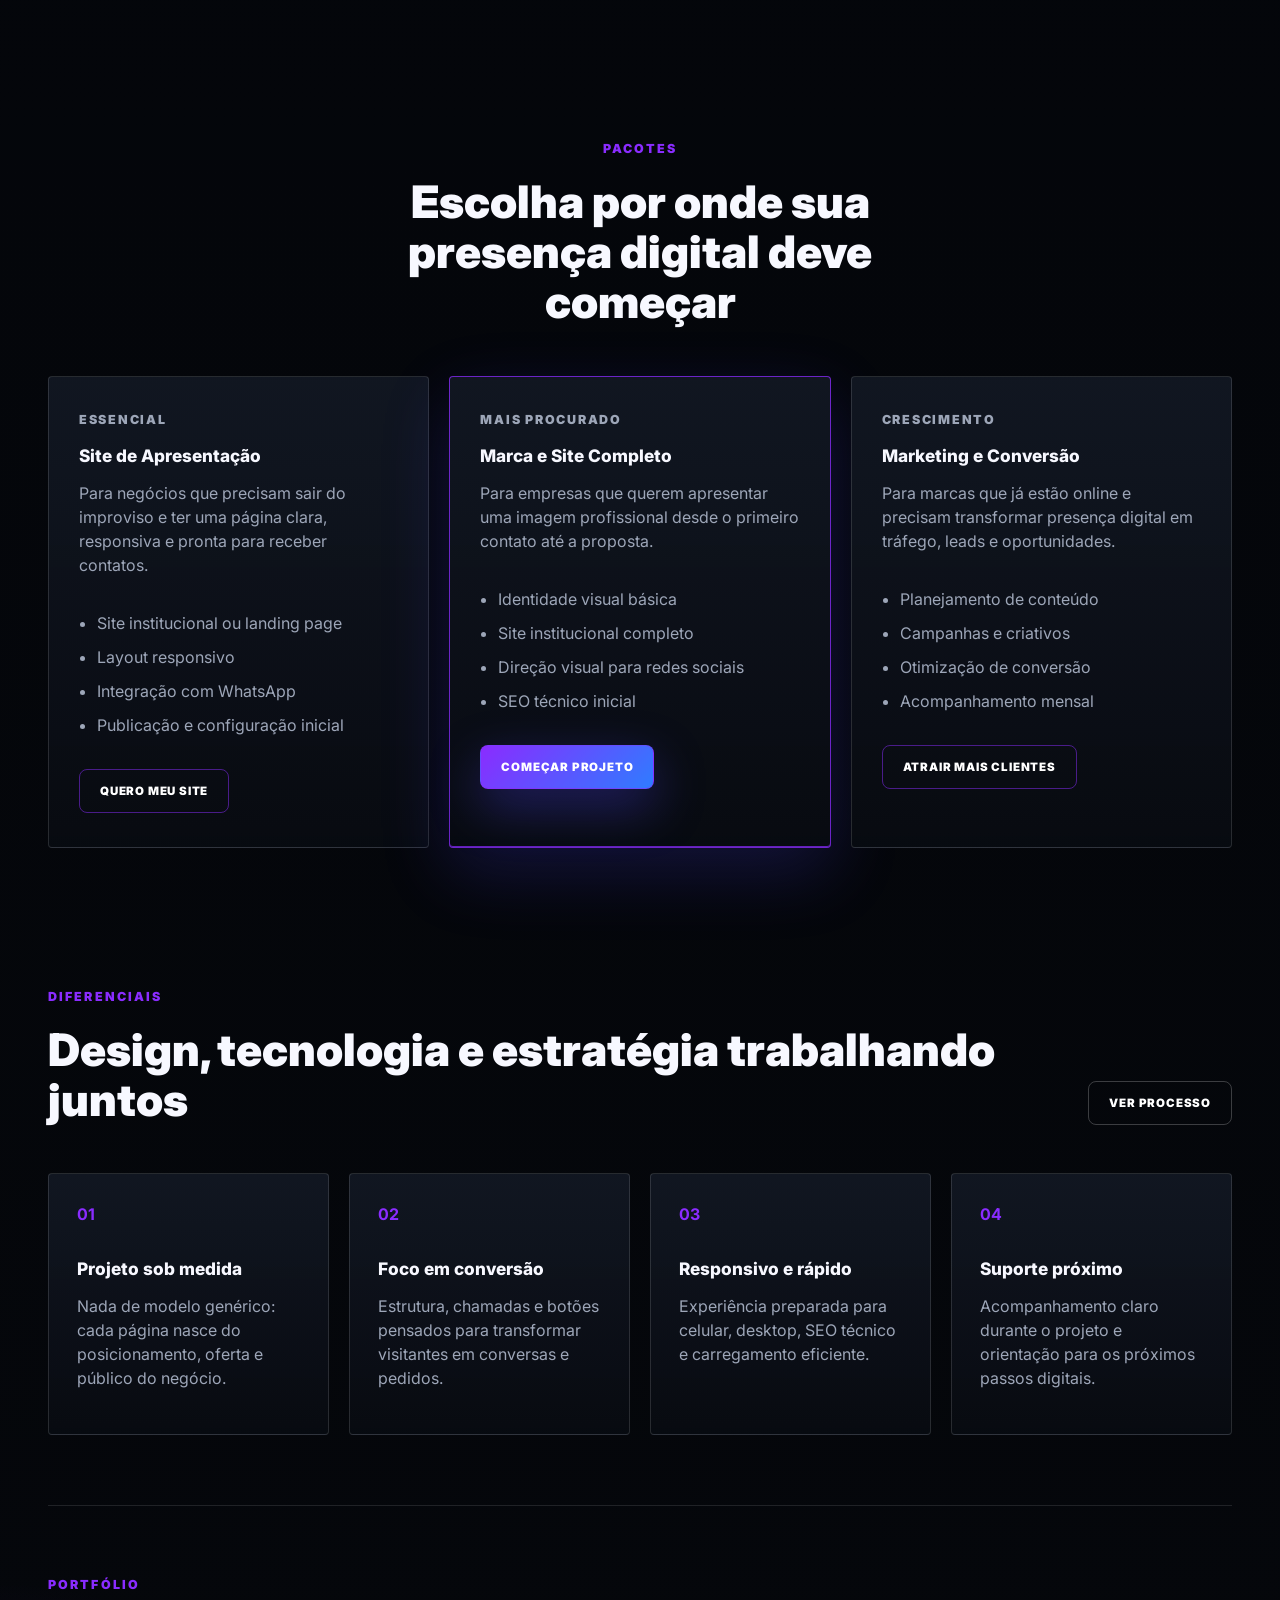
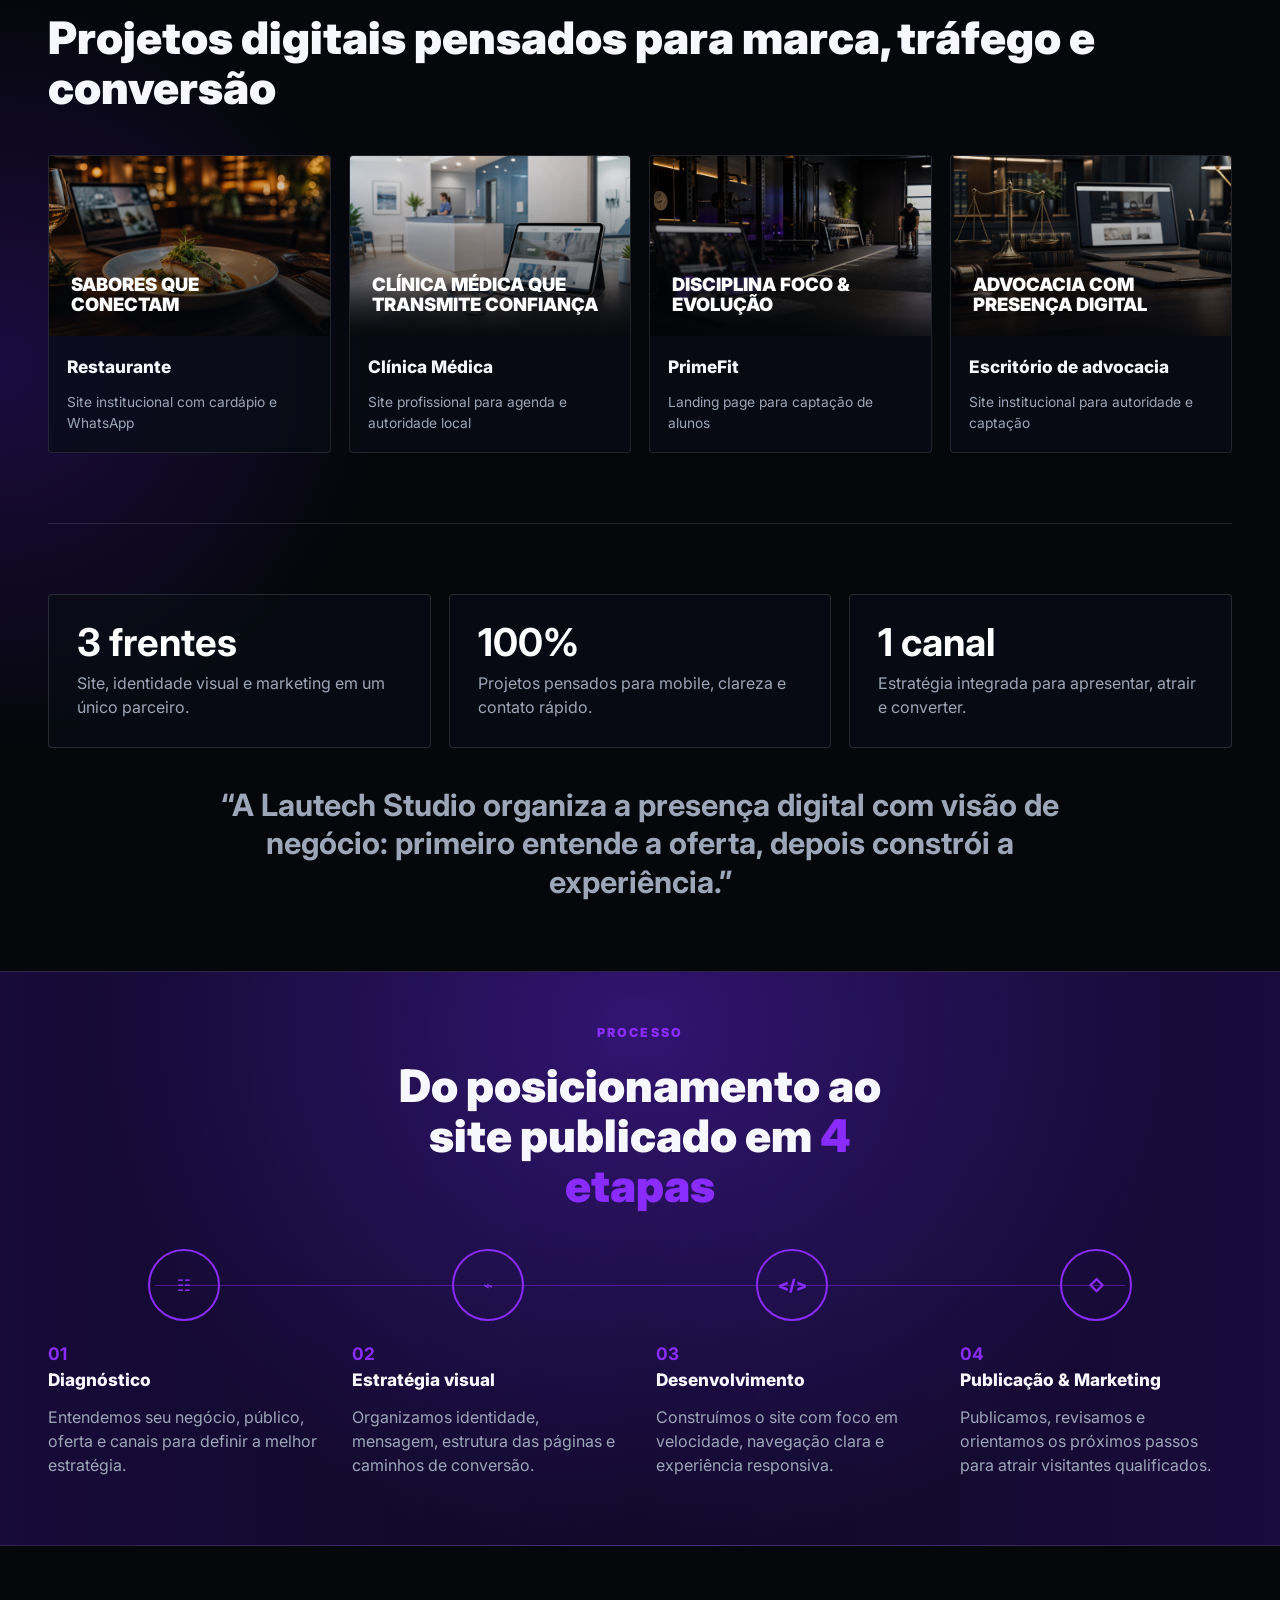
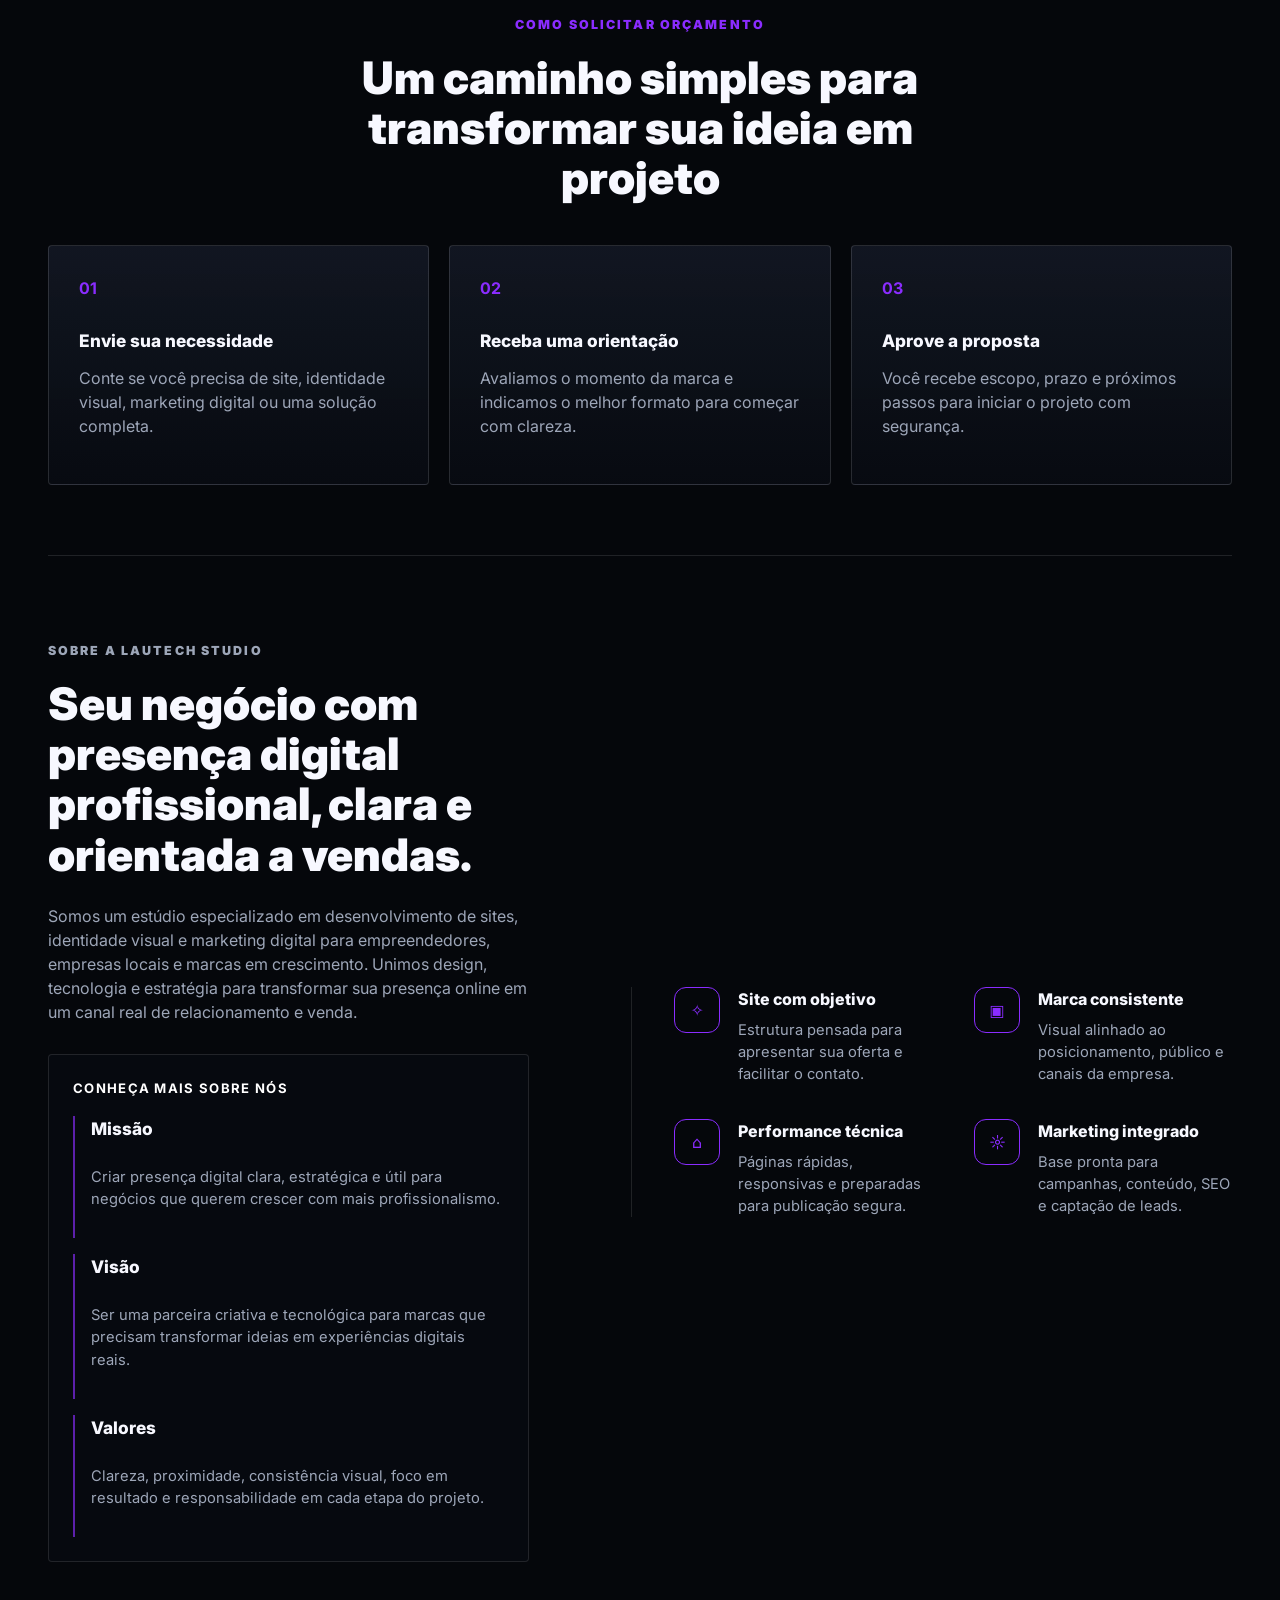
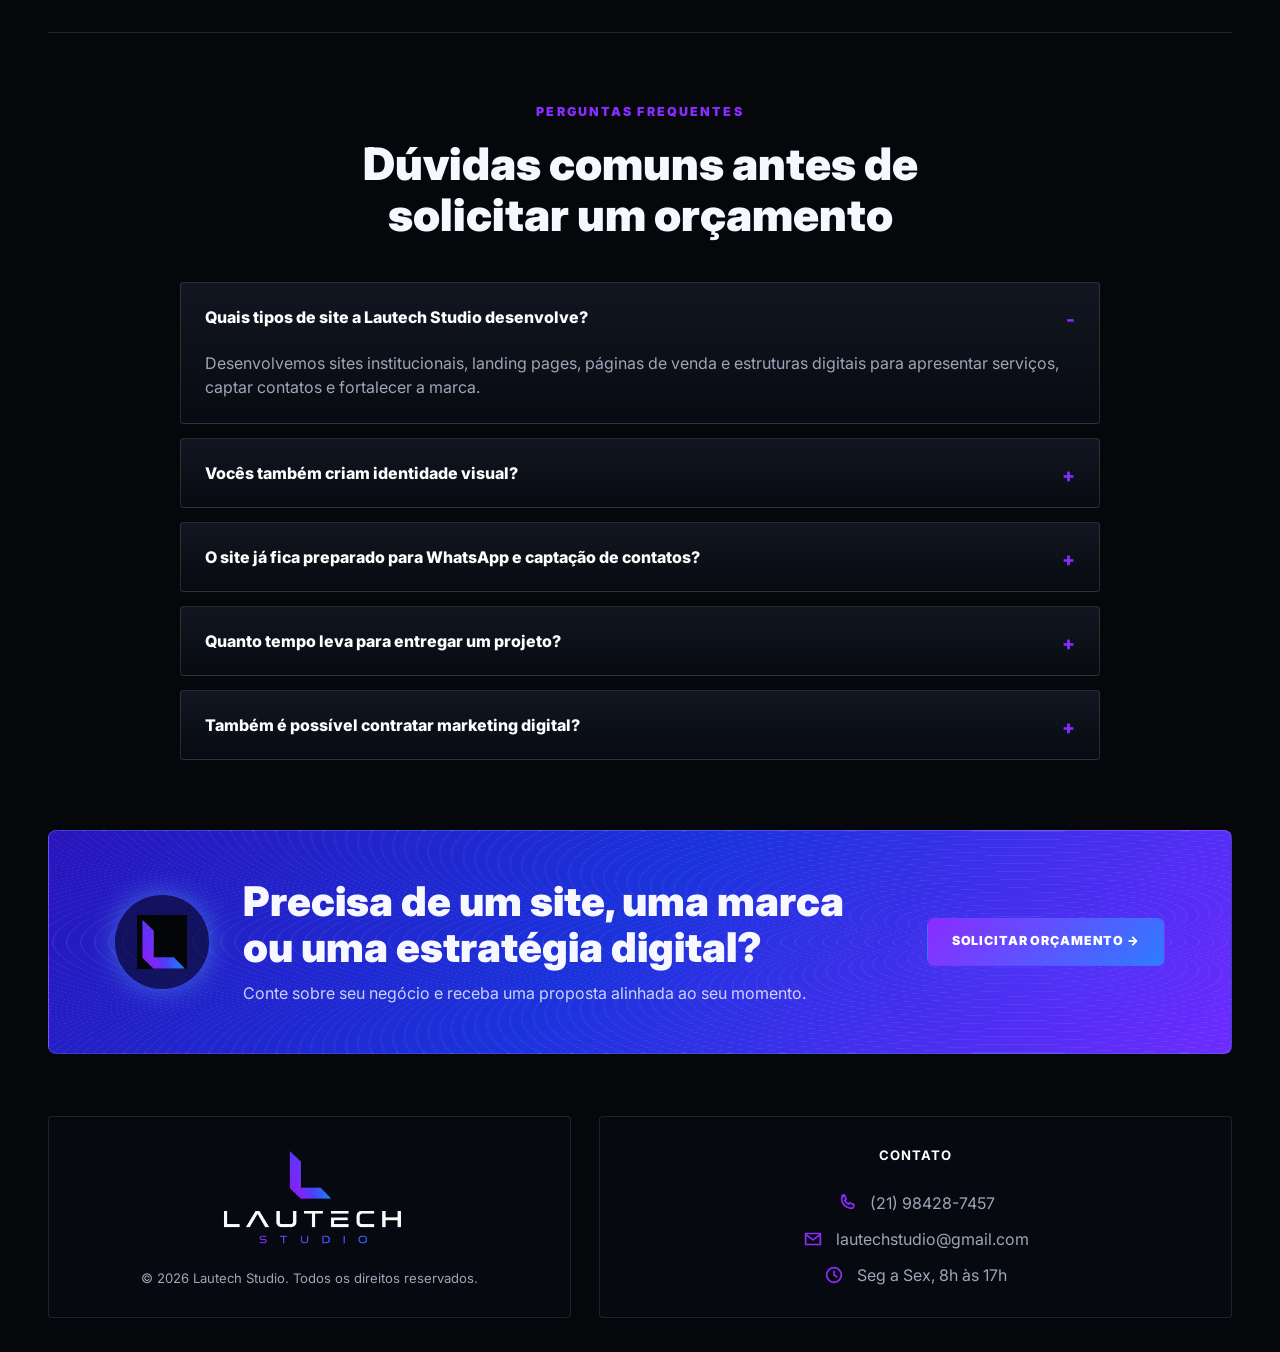
==== commit 3f194137: "Ajusta menu servicos sobre e rodape" ====
--- a/index.html
+++ b/index.html
@@ -27,7 +27,7 @@
       </button>
 
       <nav class="main-nav" id="main-nav" aria-label="Navegação principal">
-        <a class="active" href="#inicio">Início</a>
+        <a href="#inicio">Início</a>
         <a href="#servicos">Serviços</a>
         <a href="#planos">Planos</a>
         <a href="#portfolio">Portfólio</a>
@@ -57,13 +57,13 @@
       </section>
 
       <section class="trust-row" aria-label="Empresas que confiam">
-        <span>Presença digital para</span>
+        <span>Presença digital para negócios que precisam comunicar melhor e gerar oportunidades</span>
         <strong>Empresas locais</strong>
-        <strong>Prestadores</strong>
-        <strong>Clínicas</strong>
-        <strong>Lojas</strong>
-        <strong>Infoprodutos</strong>
-        <strong>Startups</strong>
+        <strong>Prestadores de serviço</strong>
+        <strong>Clínicas e consultórios</strong>
+        <strong>Lojas e e-commerces</strong>
+        <strong>Infoprodutores</strong>
+        <strong>Startups em crescimento</strong>
       </section>
 
       <section class="section services" id="servicos">
@@ -82,7 +82,7 @@
             </span>
             <h3>Desenvolvimento de Sites</h3>
             <p>Sites institucionais, landing pages e páginas de venda rápidas, responsivas e bem estruturadas.</p>
-            <a href="#contato">Saiba mais →</a>
+            <a class="service-link" href="https://wa.me/5521984287457?text=Ol%C3%A1%2C%20quero%20saber%20mais%20sobre%20desenvolvimento%20de%20sites%20com%20a%20Lautech%20Studio.">Saiba mais →</a>
           </article>
           <article>
             <span class="line-icon" aria-hidden="true">
@@ -94,7 +94,7 @@
             </span>
             <h3>Identidade Visual</h3>
             <p>Logo, paleta, tipografia e direção visual para sua marca parecer profissional em todos os canais.</p>
-            <a href="#contato">Saiba mais →</a>
+            <a class="service-link" href="https://wa.me/5521984287457?text=Ol%C3%A1%2C%20quero%20saber%20mais%20sobre%20identidade%20visual%20com%20a%20Lautech%20Studio.">Saiba mais →</a>
           </article>
           <article>
             <span class="line-icon" aria-hidden="true">
@@ -106,7 +106,7 @@
             </span>
             <h3>Marketing Digital</h3>
             <p>Estratégias de conteúdo, campanhas e posicionamento para atrair leads e gerar oportunidades.</p>
-            <a href="#contato">Saiba mais →</a>
+            <a class="service-link" href="https://wa.me/5521984287457?text=Ol%C3%A1%2C%20quero%20saber%20mais%20sobre%20marketing%20digital%20com%20a%20Lautech%20Studio.">Saiba mais →</a>
           </article>
           <article>
             <span class="line-icon" aria-hidden="true">
@@ -119,7 +119,7 @@
             </span>
             <h3>SEO & Conversão</h3>
             <p>Otimização técnica, textos persuasivos e melhoria de performance para transformar visitas em contatos.</p>
-            <a href="#contato">Saiba mais →</a>
+            <a class="service-link" href="https://wa.me/5521984287457?text=Ol%C3%A1%2C%20quero%20saber%20mais%20sobre%20SEO%20e%20convers%C3%A3o%20com%20a%20Lautech%20Studio.">Saiba mais →</a>
           </article>
         </div>
       </section>
@@ -321,7 +321,23 @@
             Unimos design, tecnologia e estratégia para transformar sua presença online em um
             canal real de relacionamento e venda.
           </p>
-          <a class="button ghost compact" href="#contato">Conheça mais sobre nós →</a>
+          <div class="values-panel" aria-label="Conheça mais sobre nós">
+            <strong>Conheça mais sobre nós</strong>
+            <div>
+              <article>
+                <h3>Missão</h3>
+                <p>Criar presença digital clara, estratégica e útil para negócios que querem crescer com mais profissionalismo.</p>
+              </article>
+              <article>
+                <h3>Visão</h3>
+                <p>Ser uma parceira criativa e tecnológica para marcas que precisam transformar ideias em experiências digitais reais.</p>
+              </article>
+              <article>
+                <h3>Valores</h3>
+                <p>Clareza, proximidade, consistência visual, foco em resultado e responsabilidade em cada etapa do projeto.</p>
+              </article>
+            </div>
+          </div>
         </div>
 
         <div class="feature-grid">
@@ -443,7 +459,6 @@
             <span>Seg a Sex, 8h às 17h</span>
           </span>
         </address>
-        <a class="button ghost compact footer-cta" href="https://wa.me/5521984287457?text=Ol%C3%A1%2C%20vim%20pelo%20site%20da%20Lautech%20Studio%20e%20gostaria%20de%20conversar%20sobre%20um%20projeto.">Falar no WhatsApp</a>
       </div>
     </footer>
 
--- a/assets/styles.css
+++ b/assets/styles.css
@@ -139,8 +139,7 @@
   transition: 180ms ease;
 }
 
-.main-nav a:hover::after,
-.main-nav a.active::after {
+.main-nav a:hover::after {
   opacity: 1;
   transform: scaleX(1);
 }
@@ -162,7 +161,7 @@
 .hero {
   background:
     linear-gradient(90deg, rgba(3, 5, 10, 0.98) 0%, rgba(3, 5, 10, 0.86) 39%, rgba(3, 5, 10, 0.18) 72%),
-    url("hero-background.png") center right / cover no-repeat;
+    url("hero-background-v2.jpg") center right / cover no-repeat;
   border-bottom: 1px solid var(--line);
 }
 
@@ -277,16 +276,23 @@
   color: #b4bac9;
   font-size: 0.8rem;
   letter-spacing: 0.07em;
-  text-transform: uppercase;
 }
 
 .trust-row span {
   color: #f4f5fb;
-  font-size: 0.7rem;
+  font-size: 0.74rem;
+  font-weight: 900;
+  line-height: 1.45;
+  text-transform: uppercase;
 }
 
 .trust-row strong {
+  display: grid;
+  min-height: 44px;
+  align-items: center;
   opacity: 0.72;
+  font-size: 0.92rem;
+  line-height: 1.2;
   text-align: center;
 }
 
@@ -353,6 +359,17 @@
   font-weight: 900;
   letter-spacing: 0.08em;
   text-transform: uppercase;
+}
+
+.service-grid .service-link {
+  width: fit-content;
+  padding: 10px 0 2px;
+  border-bottom: 1px solid rgba(138, 44, 255, 0.45);
+}
+
+.service-grid .service-link:hover {
+  border-color: rgba(47, 124, 255, 0.9);
+  color: #9fb8ff;
 }
 
 .package-grid,
@@ -641,6 +658,43 @@
   margin-block: 24px 28px;
 }
 
+.values-panel {
+  display: grid;
+  max-width: 620px;
+  gap: 18px;
+  margin-top: 30px;
+  padding: 24px;
+  border: 1px solid rgba(255, 255, 255, 0.11);
+  border-radius: 4px;
+  background: rgba(9, 13, 21, 0.5);
+}
+
+.values-panel > strong {
+  color: white;
+  font-size: 0.82rem;
+  letter-spacing: 0.1em;
+  text-transform: uppercase;
+}
+
+.values-panel > div {
+  display: grid;
+  gap: 16px;
+}
+
+.values-panel article {
+  padding-left: 16px;
+  border-left: 2px solid rgba(138, 44, 255, 0.65);
+}
+
+.values-panel h3 {
+  margin-bottom: 6px;
+}
+
+.values-panel p {
+  margin: 0;
+  font-size: 0.92rem;
+}
+
 .feature-grid {
   display: grid;
   grid-template-columns: repeat(2, minmax(0, 1fr));
@@ -775,11 +829,12 @@
 .footer-brand-block,
 .footer-contact {
   display: grid;
-  align-content: start;
-  justify-items: start;
+  align-content: center;
+  justify-items: center;
   border: 1px solid rgba(255, 255, 255, 0.1);
   border-radius: 4px;
   background: rgba(9, 13, 21, 0.52);
+  text-align: center;
 }
 
 .footer-brand-block {
@@ -807,7 +862,8 @@
   display: grid;
   width: 100%;
   gap: 12px;
-  align-content: start;
+  align-content: center;
+  justify-items: center;
   font-style: normal;
 }
 
@@ -823,6 +879,7 @@
   display: flex;
   min-width: 0;
   align-items: center;
+  justify-content: center;
   gap: 12px;
 }
 
@@ -839,10 +896,6 @@
 
 .contact-item span {
   overflow-wrap: anywhere;
-}
-
-.footer-cta {
-  margin-top: 4px;
 }
 
 .whatsapp-float {
@@ -1035,7 +1088,7 @@
   .hero {
     background:
       linear-gradient(180deg, rgba(3, 5, 10, 0.9) 0%, rgba(3, 5, 10, 0.72) 100%),
-      url("hero-background.png") center right / cover no-repeat;
+      url("hero-background-v2.jpg") center right / cover no-repeat;
   }
 
   .cta {
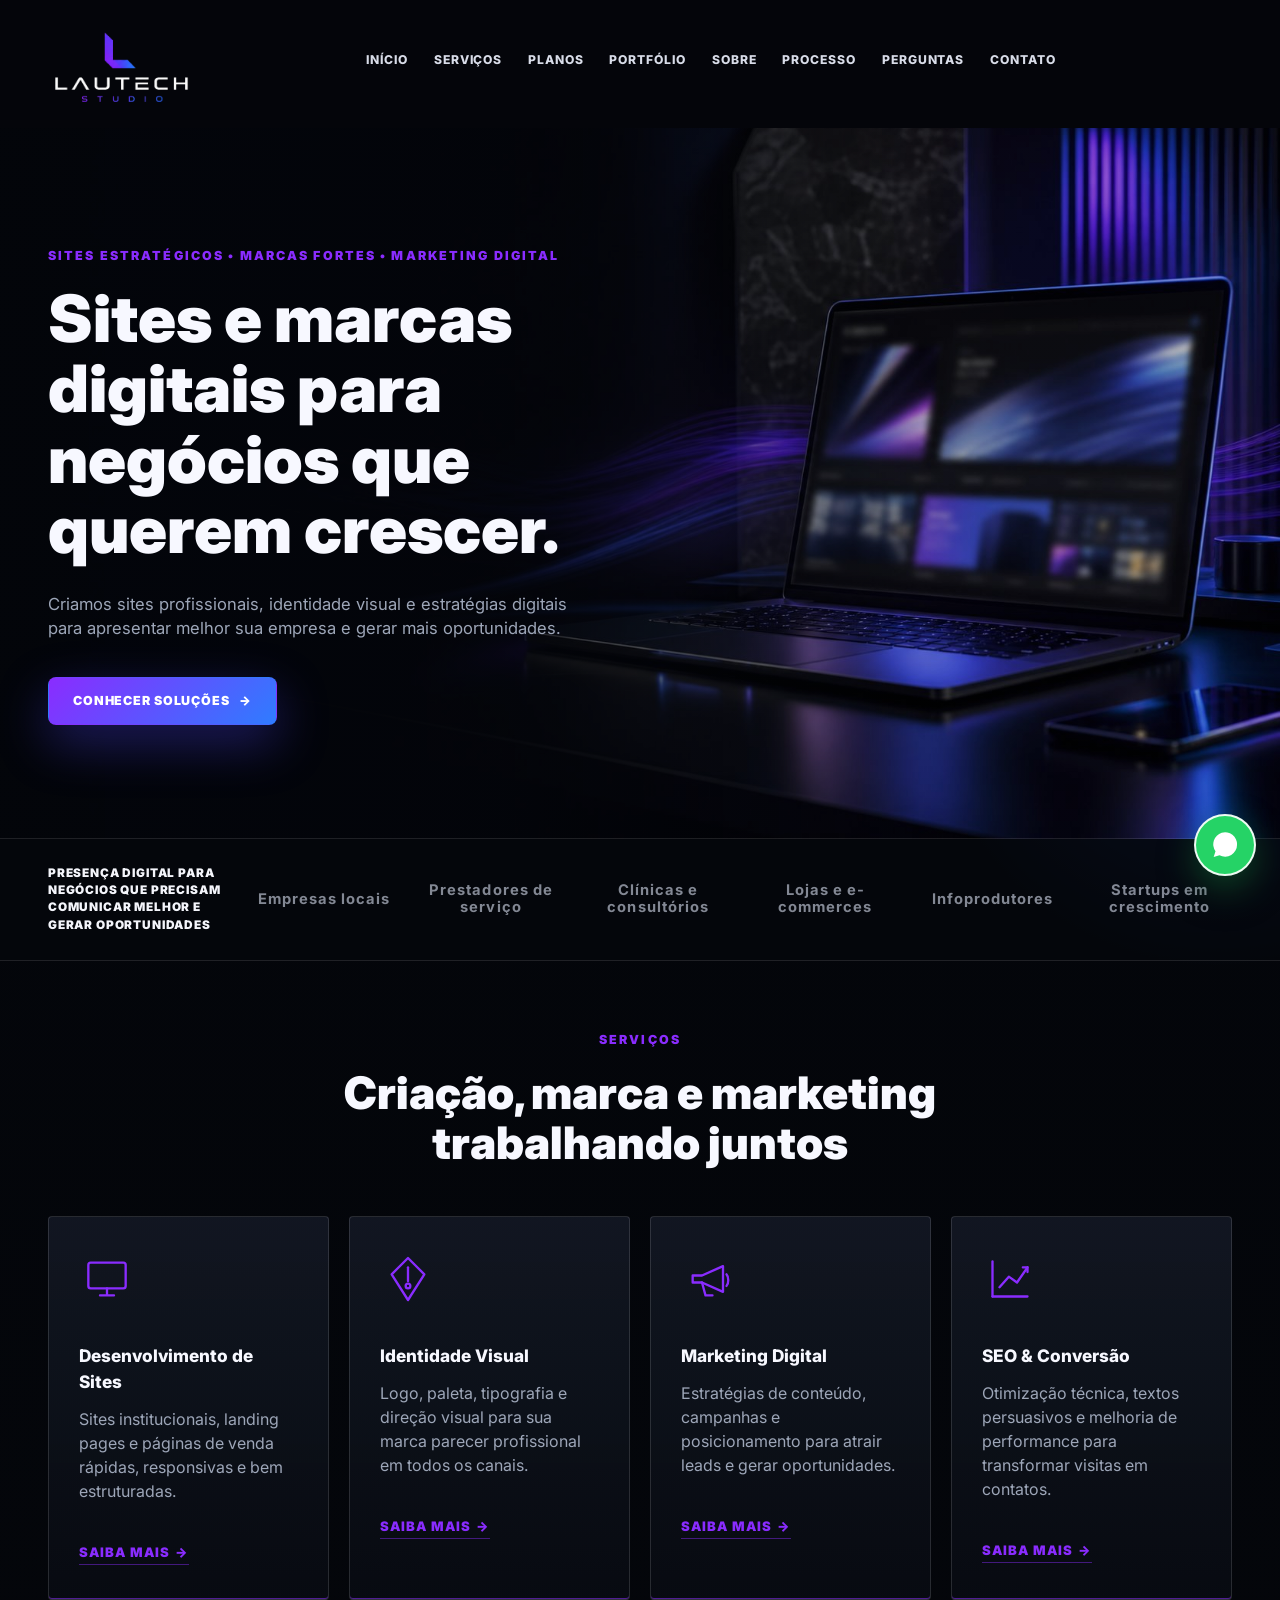
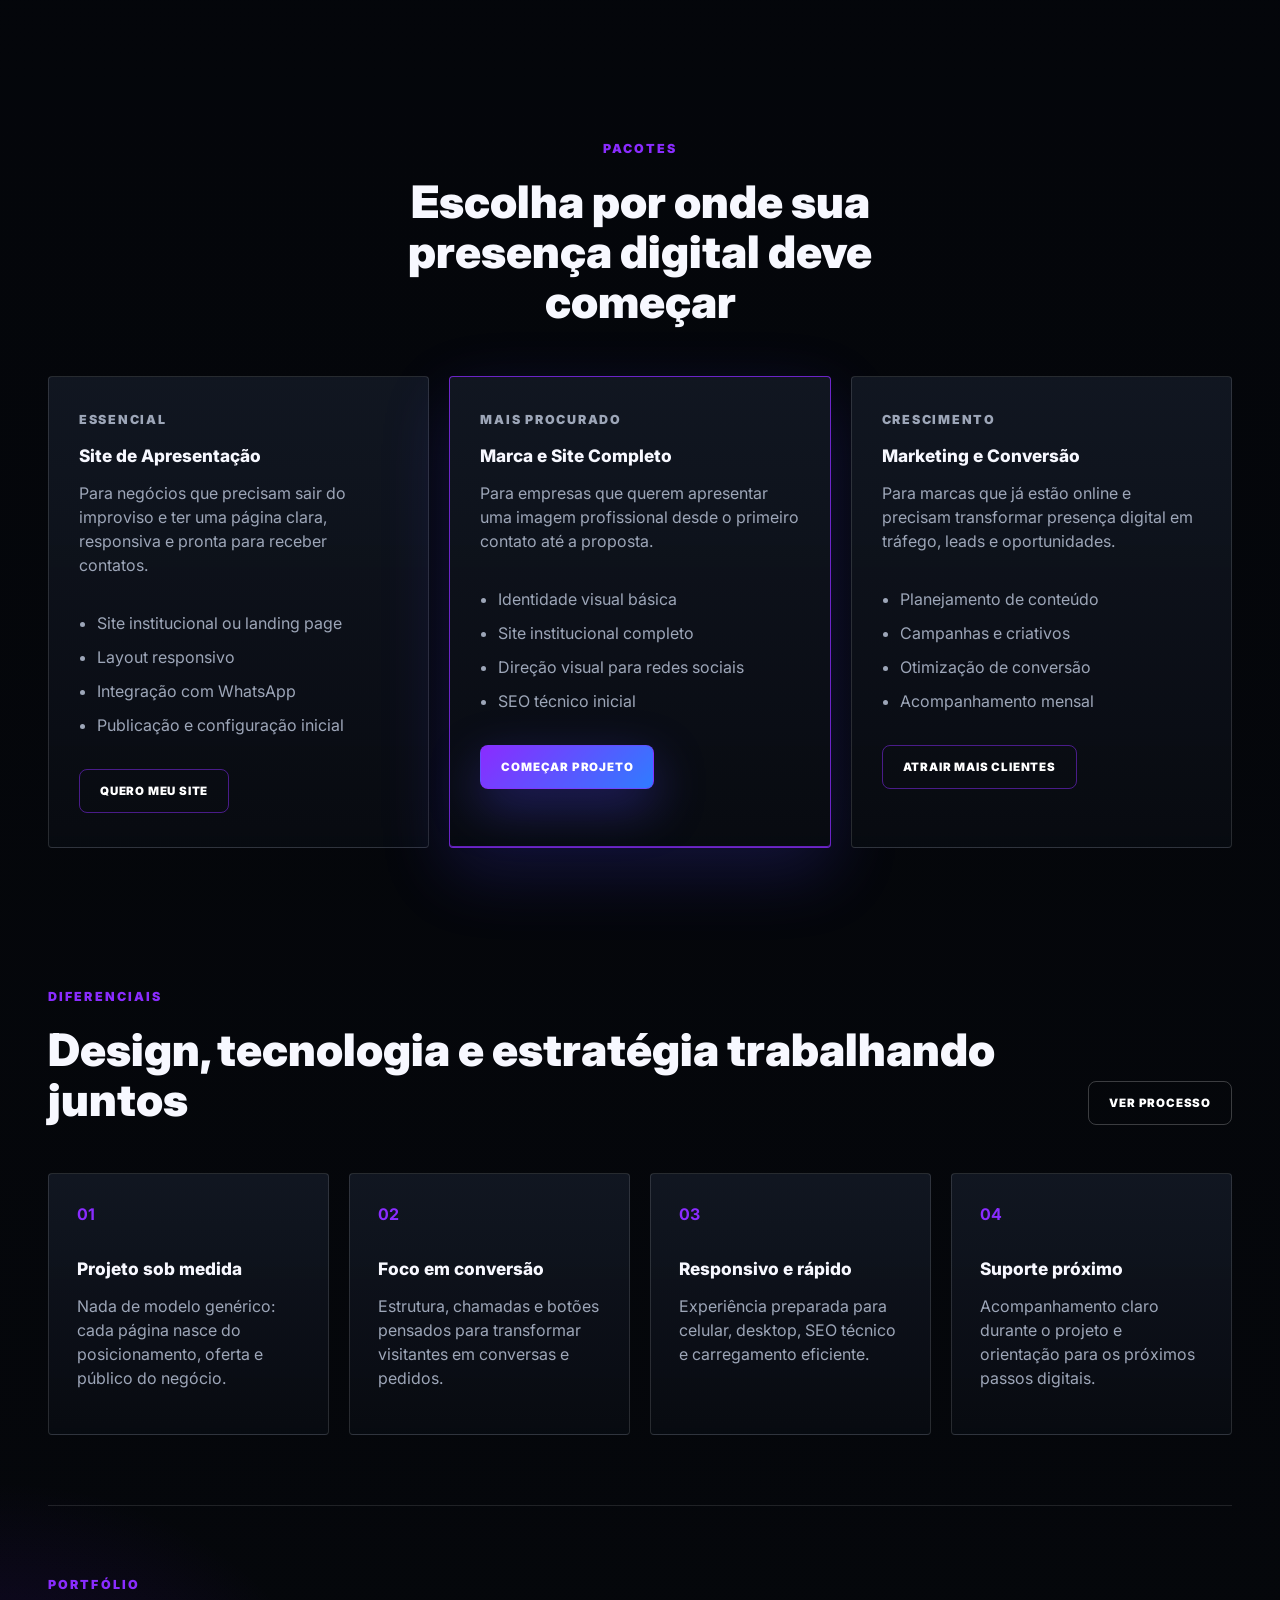
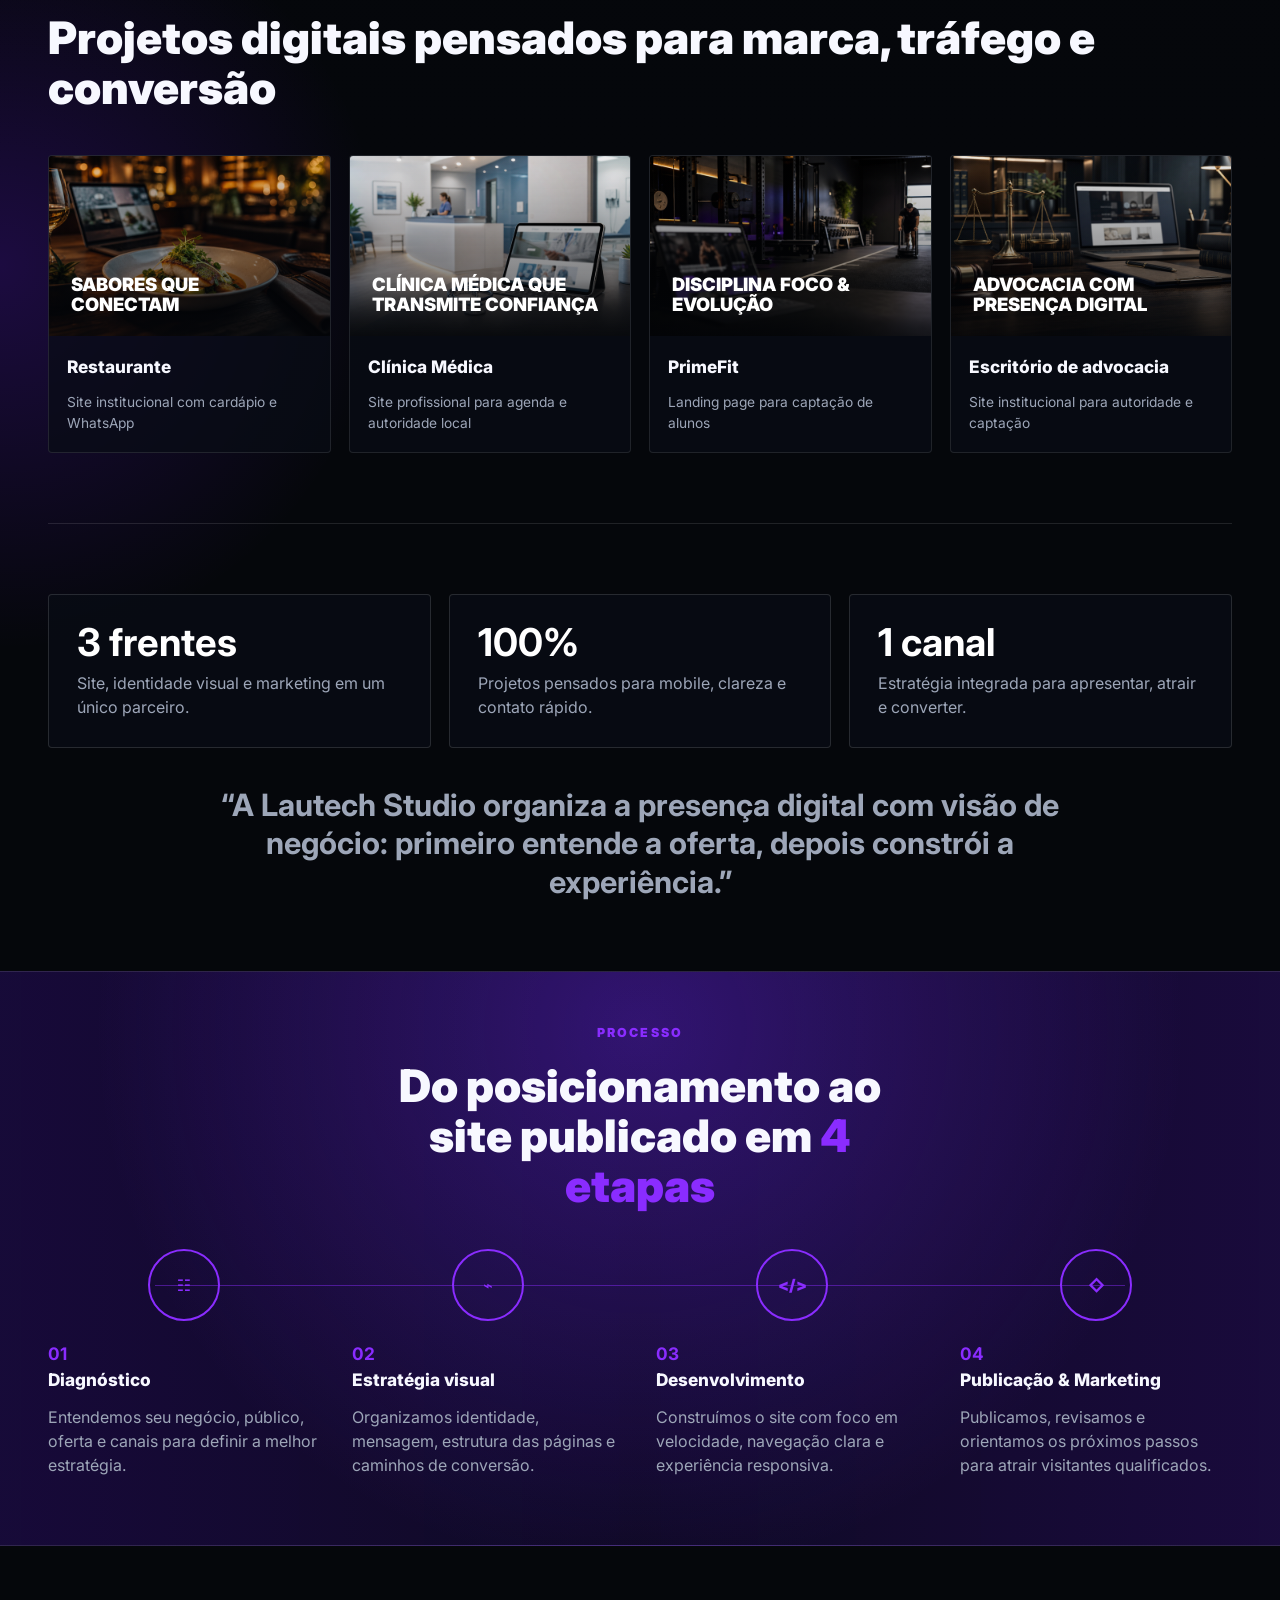
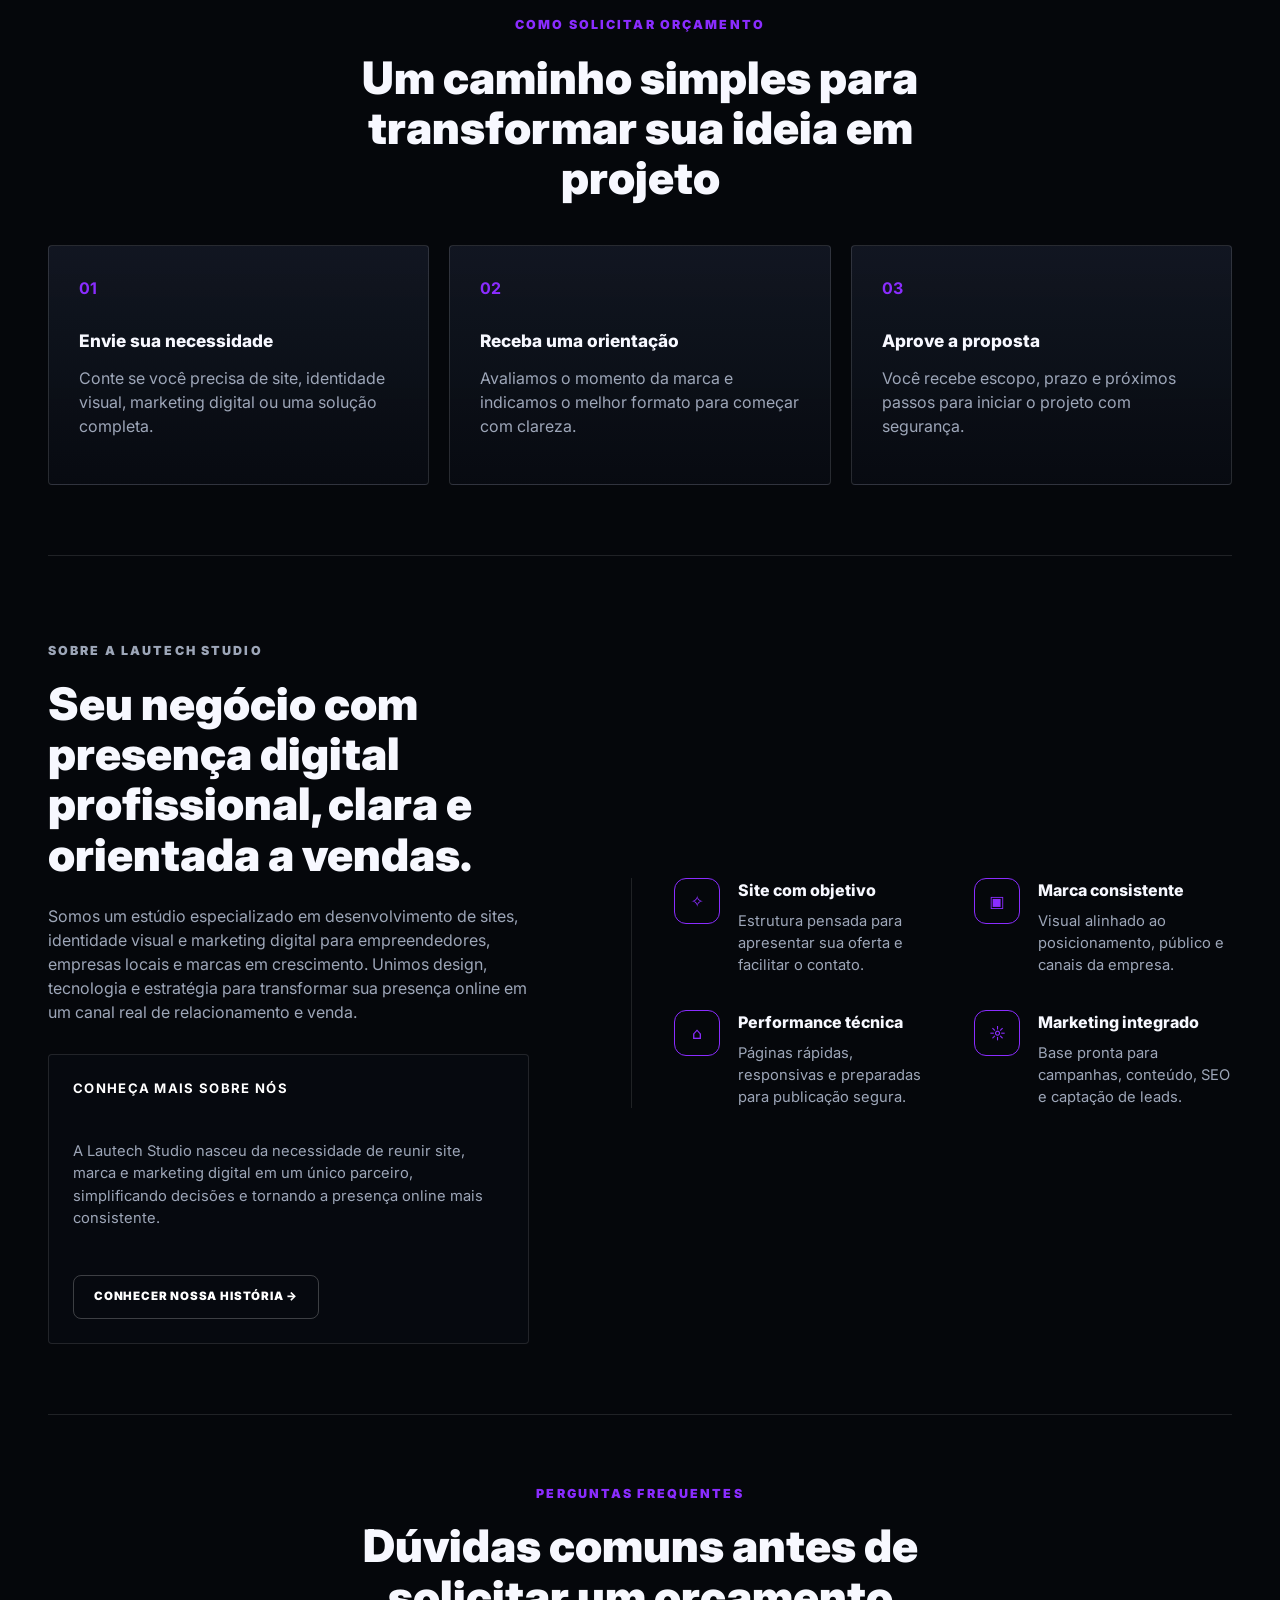
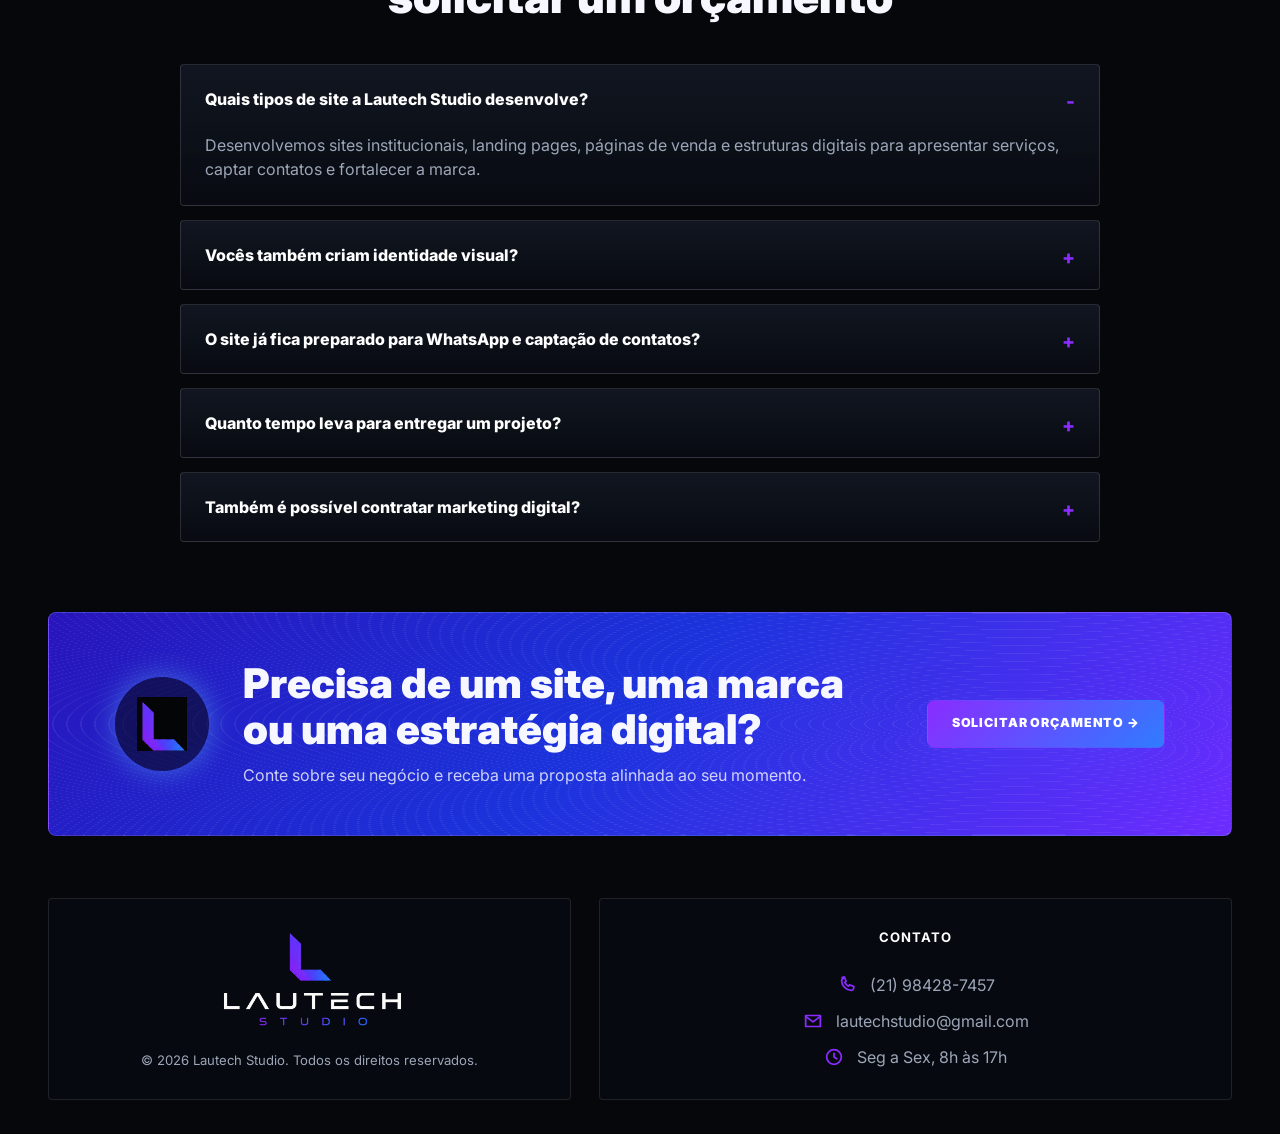
==== commit 0a4591f2: "Cria pagina sobre a Lautech" ====
--- a/index.html
+++ b/index.html
@@ -82,7 +82,7 @@
             </span>
             <h3>Desenvolvimento de Sites</h3>
             <p>Sites institucionais, landing pages e páginas de venda rápidas, responsivas e bem estruturadas.</p>
-            <a class="service-link" href="https://wa.me/5521984287457?text=Ol%C3%A1%2C%20quero%20saber%20mais%20sobre%20desenvolvimento%20de%20sites%20com%20a%20Lautech%20Studio.">Saiba mais →</a>
+            <a class="service-link" href="desenvolvimento-de-sites.html">Saiba mais →</a>
           </article>
           <article>
             <span class="line-icon" aria-hidden="true">
@@ -94,7 +94,7 @@
             </span>
             <h3>Identidade Visual</h3>
             <p>Logo, paleta, tipografia e direção visual para sua marca parecer profissional em todos os canais.</p>
-            <a class="service-link" href="https://wa.me/5521984287457?text=Ol%C3%A1%2C%20quero%20saber%20mais%20sobre%20identidade%20visual%20com%20a%20Lautech%20Studio.">Saiba mais →</a>
+            <a class="service-link" href="identidade-visual.html">Saiba mais →</a>
           </article>
           <article>
             <span class="line-icon" aria-hidden="true">
@@ -106,7 +106,7 @@
             </span>
             <h3>Marketing Digital</h3>
             <p>Estratégias de conteúdo, campanhas e posicionamento para atrair leads e gerar oportunidades.</p>
-            <a class="service-link" href="https://wa.me/5521984287457?text=Ol%C3%A1%2C%20quero%20saber%20mais%20sobre%20marketing%20digital%20com%20a%20Lautech%20Studio.">Saiba mais →</a>
+            <a class="service-link" href="marketing-digital.html">Saiba mais →</a>
           </article>
           <article>
             <span class="line-icon" aria-hidden="true">
@@ -119,7 +119,7 @@
             </span>
             <h3>SEO & Conversão</h3>
             <p>Otimização técnica, textos persuasivos e melhoria de performance para transformar visitas em contatos.</p>
-            <a class="service-link" href="https://wa.me/5521984287457?text=Ol%C3%A1%2C%20quero%20saber%20mais%20sobre%20SEO%20e%20convers%C3%A3o%20com%20a%20Lautech%20Studio.">Saiba mais →</a>
+            <a class="service-link" href="seo-conversao.html">Saiba mais →</a>
           </article>
         </div>
       </section>
@@ -321,22 +321,14 @@
             Unimos design, tecnologia e estratégia para transformar sua presença online em um
             canal real de relacionamento e venda.
           </p>
-          <div class="values-panel" aria-label="Conheça mais sobre nós">
+          <div class="values-panel about-preview" aria-label="Conheça mais sobre nós">
             <strong>Conheça mais sobre nós</strong>
-            <div>
-              <article>
-                <h3>Missão</h3>
-                <p>Criar presença digital clara, estratégica e útil para negócios que querem crescer com mais profissionalismo.</p>
-              </article>
-              <article>
-                <h3>Visão</h3>
-                <p>Ser uma parceira criativa e tecnológica para marcas que precisam transformar ideias em experiências digitais reais.</p>
-              </article>
-              <article>
-                <h3>Valores</h3>
-                <p>Clareza, proximidade, consistência visual, foco em resultado e responsabilidade em cada etapa do projeto.</p>
-              </article>
-            </div>
+            <p>
+              A Lautech Studio nasceu da necessidade de reunir site, marca e marketing digital
+              em um único parceiro, simplificando decisões e tornando a presença online mais
+              consistente.
+            </p>
+            <a class="button ghost compact" href="sobre.html">Conhecer nossa história →</a>
           </div>
         </div>
 
--- a/assets/styles.css
+++ b/assets/styles.css
@@ -695,6 +695,88 @@
   font-size: 0.92rem;
 }
 
+.about-preview p {
+  color: var(--muted);
+}
+
+.about-preview .button {
+  width: fit-content;
+}
+
+.service-page {
+  width: min(1120px, calc(100% - 96px));
+  margin-inline: auto;
+  padding: 88px 0 96px;
+}
+
+.service-hero {
+  max-width: 820px;
+}
+
+.service-hero h1 {
+  max-width: 860px;
+  margin-bottom: 24px;
+  font-size: clamp(2.5rem, 5vw, 4.65rem);
+}
+
+.service-hero > p:not(.eyebrow) {
+  max-width: 680px;
+  margin-bottom: 34px;
+  color: var(--muted);
+  font-size: 1.08rem;
+}
+
+.service-content {
+  display: grid;
+  grid-template-columns: repeat(3, minmax(0, 1fr));
+  gap: 18px;
+  margin-top: 58px;
+}
+
+.service-content article {
+  padding: 28px;
+  border: 1px solid rgba(255, 255, 255, 0.12);
+  border-radius: 4px;
+  background:
+    linear-gradient(180deg, rgba(18, 23, 34, 0.82), rgba(7, 10, 16, 0.94)),
+    var(--panel);
+  box-shadow: inset 0 -1px 0 rgba(138, 44, 255, 0.45);
+}
+
+.service-content h2 {
+  margin-bottom: 18px;
+  font-size: 1.25rem;
+}
+
+.service-content p,
+.service-content li {
+  color: var(--muted);
+}
+
+.service-content ul {
+  display: grid;
+  gap: 10px;
+  margin: 0;
+  padding-left: 18px;
+}
+
+.about-page .service-hero {
+  max-width: 920px;
+}
+
+.about-page .service-hero p + p {
+  margin-top: -14px;
+}
+
+.about-values.compact {
+  grid-template-columns: repeat(2, minmax(0, 1fr));
+  margin-top: 18px;
+}
+
+.service-bottom-actions {
+  margin-top: 42px;
+}
+
 .feature-grid {
   display: grid;
   grid-template-columns: repeat(2, minmax(0, 1fr));
@@ -1010,6 +1092,18 @@
     padding-left: 0;
     border-left: 0;
   }
+
+  .service-page {
+    width: min(100% - 40px, 1120px);
+  }
+
+  .service-content {
+    grid-template-columns: 1fr;
+  }
+
+  .about-values.compact {
+    grid-template-columns: 1fr;
+  }
 }
 
 @media (max-width: 680px) {
@@ -1110,4 +1204,20 @@
     width: 30px;
     height: 30px;
   }
-}
+
+  .service-page {
+    padding: 58px 0 70px;
+  }
+
+  .service-hero h1 {
+    font-size: 2.45rem;
+  }
+
+  .service-content {
+    margin-top: 38px;
+  }
+
+  .service-content article {
+    padding: 24px 22px;
+  }
+}
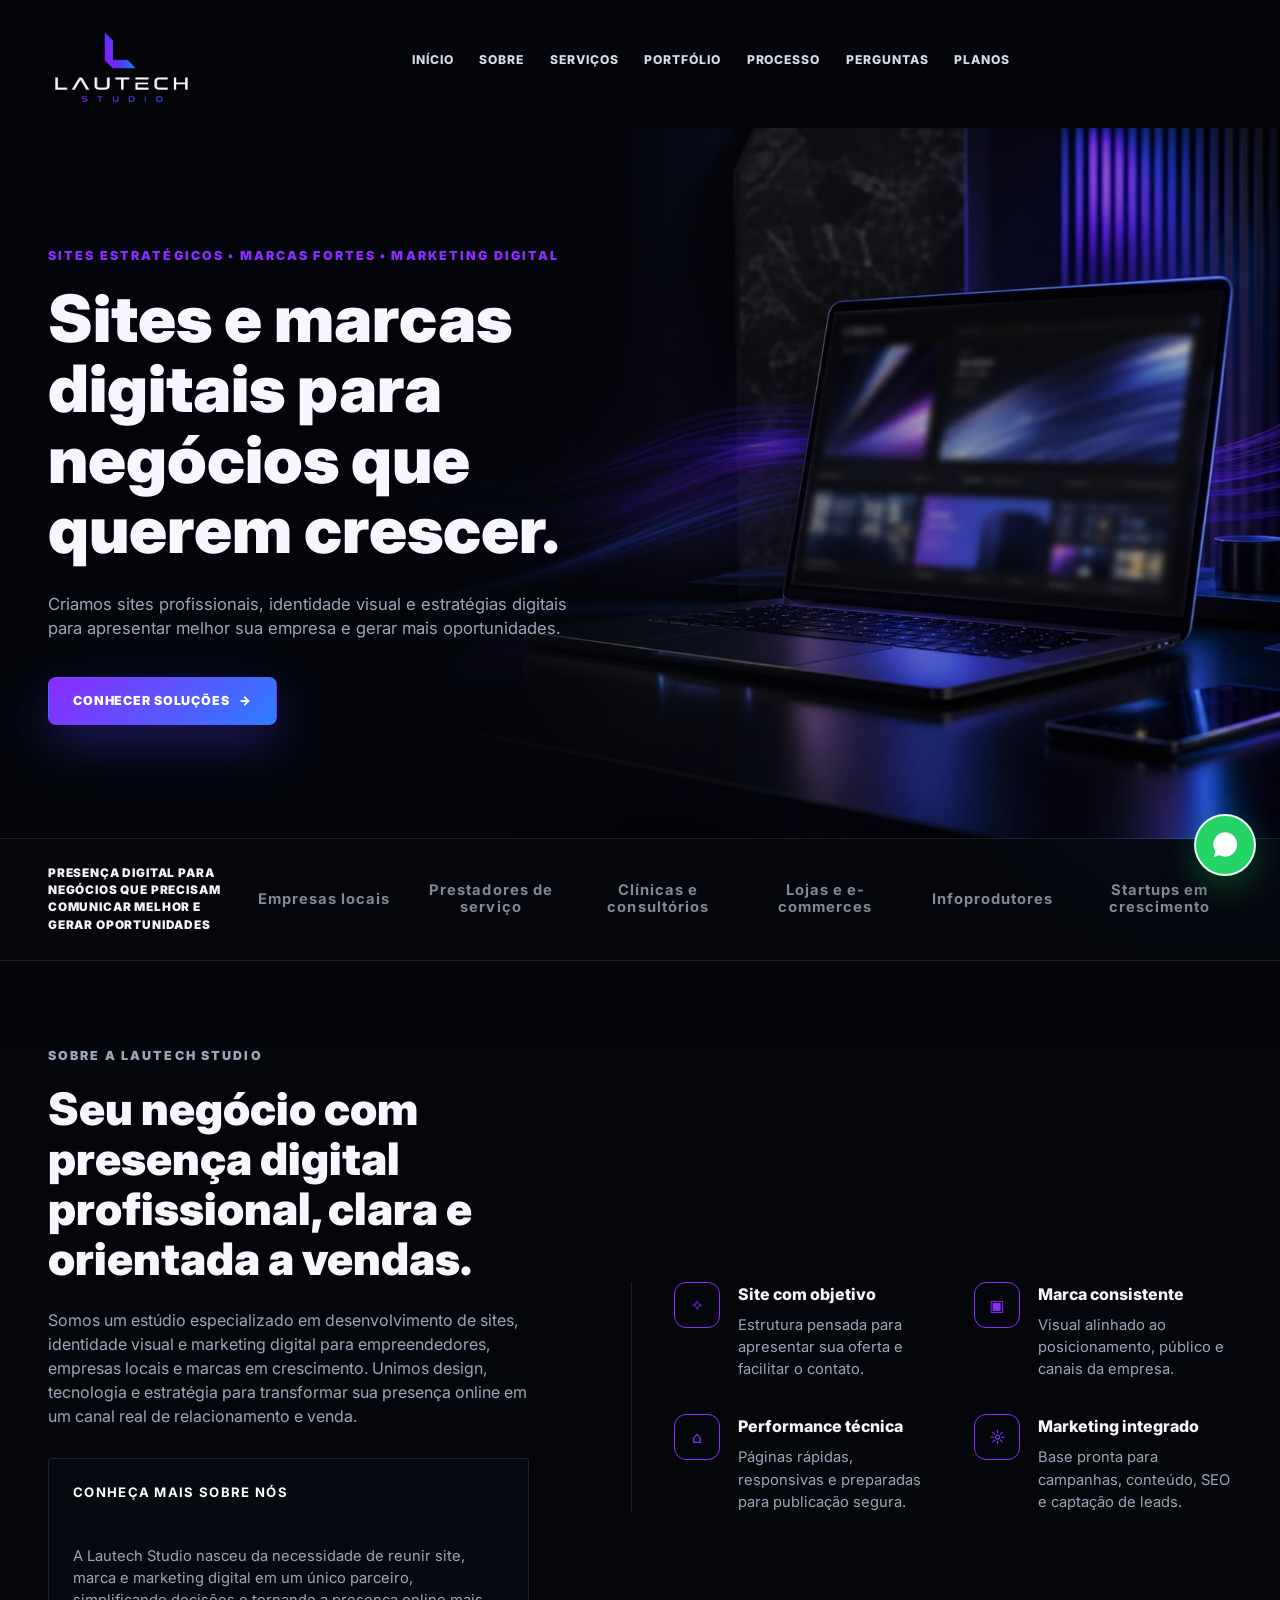
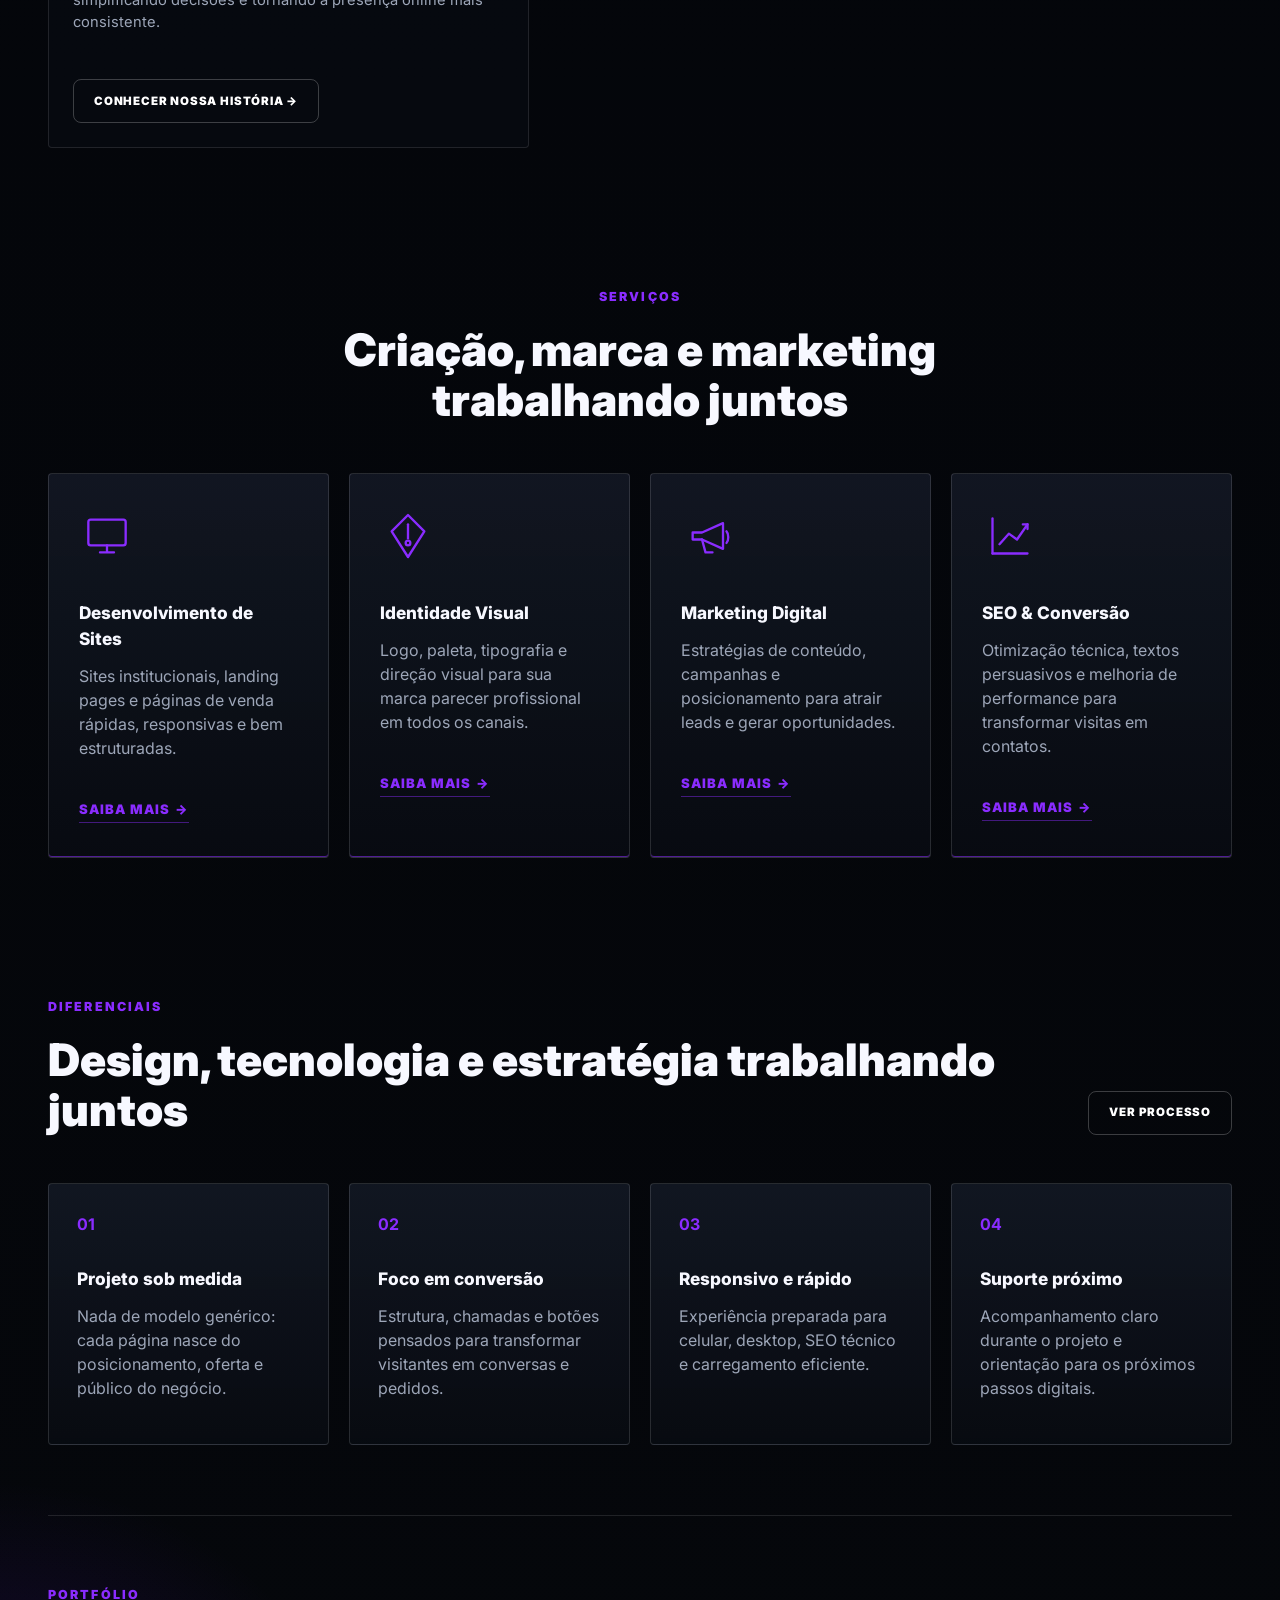
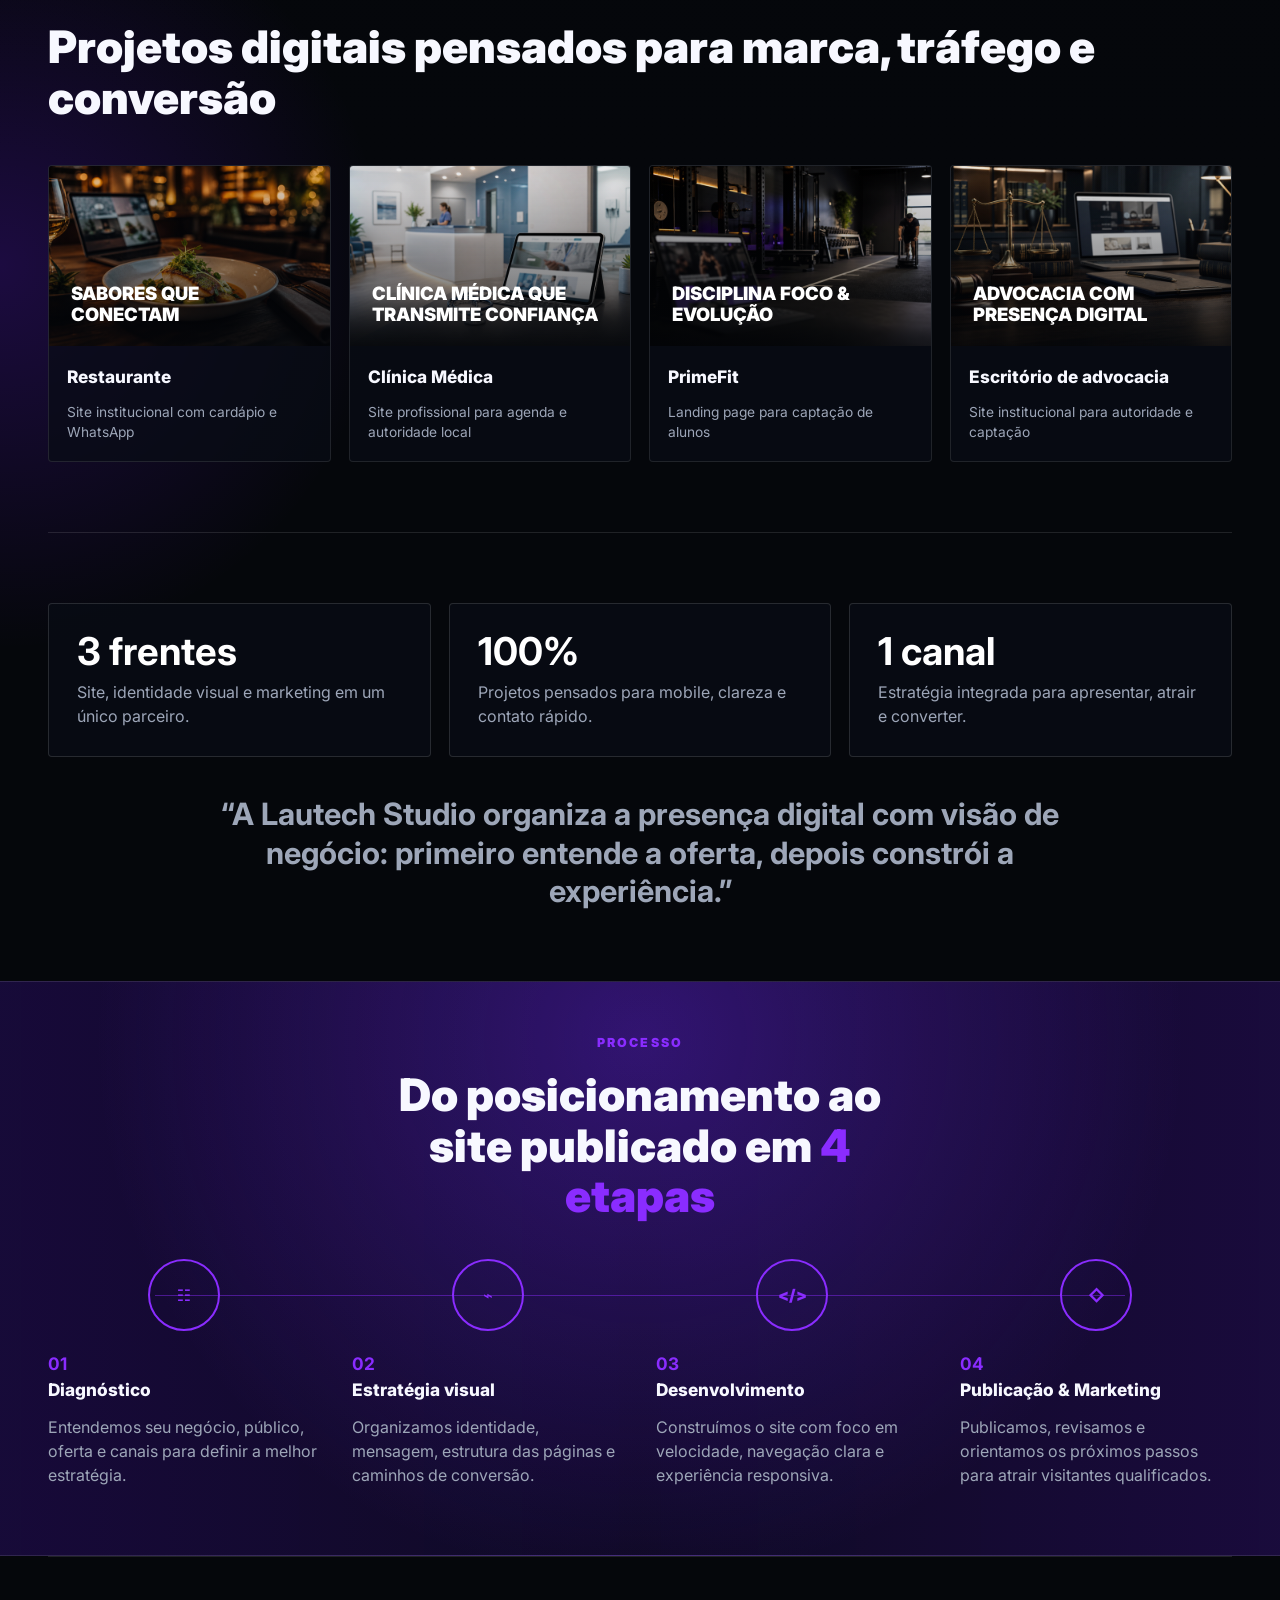
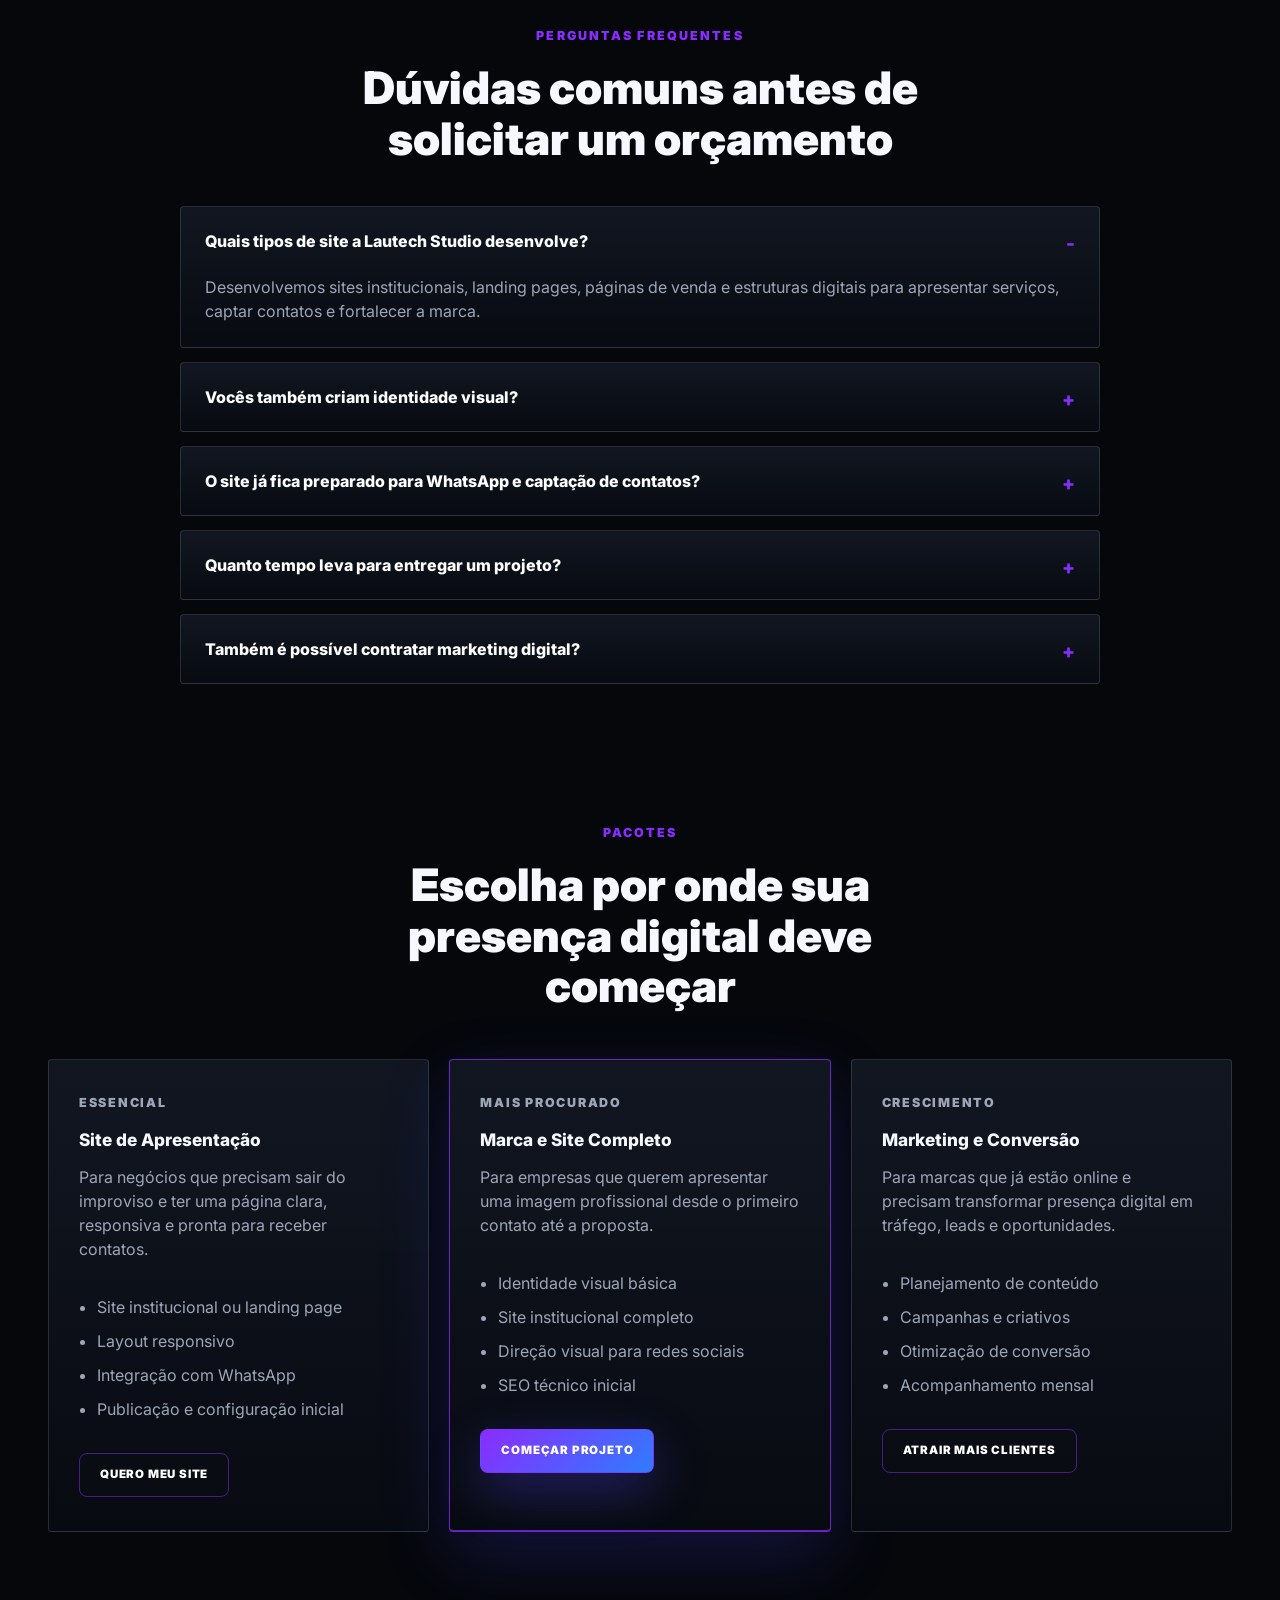
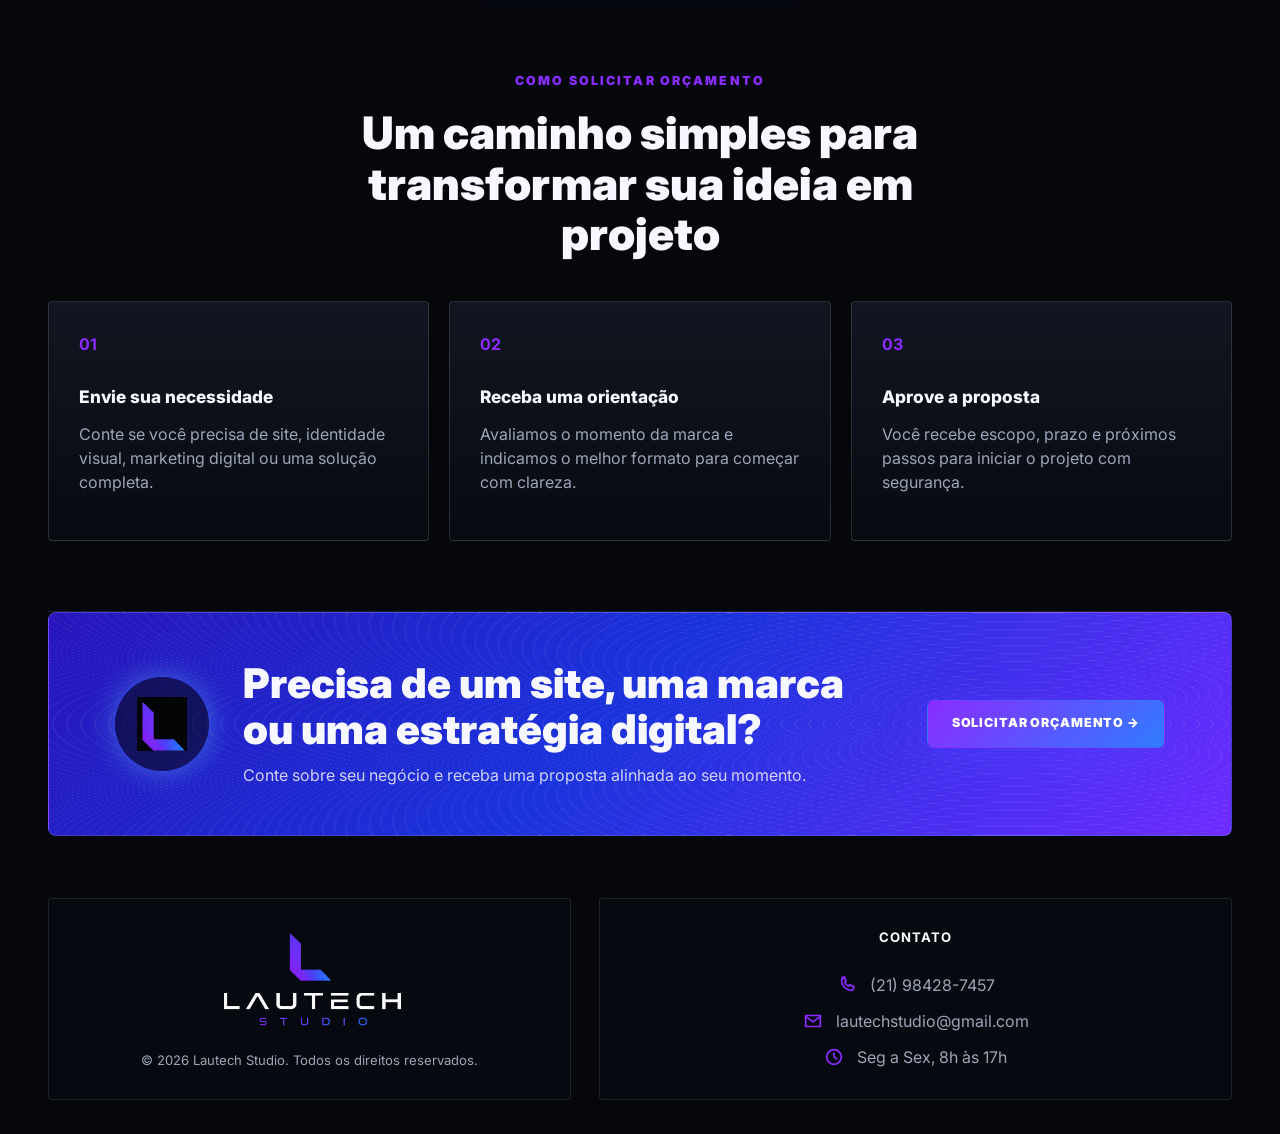
==== commit d5615f4d: "Reorganiza menu e ordem das secoes" ====
--- a/index.html
+++ b/index.html
@@ -28,13 +28,12 @@
 
       <nav class="main-nav" id="main-nav" aria-label="Navegação principal">
         <a href="#inicio">Início</a>
+        <a href="#sobre">Sobre</a>
         <a href="#servicos">Serviços</a>
-        <a href="#planos">Planos</a>
         <a href="#portfolio">Portfólio</a>
-        <a href="#sobre">Sobre</a>
         <a href="#processo">Processo</a>
         <a href="#perguntas">Perguntas</a>
-        <a href="#contato">Contato</a>
+        <a href="#planos">Planos</a>
       </nav>
     </header>
 
@@ -64,251 +63,6 @@
         <strong>Lojas e e-commerces</strong>
         <strong>Infoprodutores</strong>
         <strong>Startups em crescimento</strong>
-      </section>
-
-      <section class="section services" id="servicos">
-        <div class="section-heading centered">
-          <p class="eyebrow">Serviços</p>
-          <h2>Criação, marca e marketing trabalhando juntos</h2>
-        </div>
-
-        <div class="service-grid">
-          <article>
-            <span class="line-icon" aria-hidden="true">
-              <svg viewBox="0 0 48 48" focusable="false">
-                <rect x="8" y="10" width="32" height="22" rx="2"></rect>
-                <path d="M18 38h12M24 32v6"></path>
-              </svg>
-            </span>
-            <h3>Desenvolvimento de Sites</h3>
-            <p>Sites institucionais, landing pages e páginas de venda rápidas, responsivas e bem estruturadas.</p>
-            <a class="service-link" href="desenvolvimento-de-sites.html">Saiba mais →</a>
-          </article>
-          <article>
-            <span class="line-icon" aria-hidden="true">
-              <svg viewBox="0 0 48 48" focusable="false">
-                <path d="M24 6l14 14-14 22L10 20 24 6z"></path>
-                <path d="M24 14v12"></path>
-                <circle cx="24" cy="30" r="2"></circle>
-              </svg>
-            </span>
-            <h3>Identidade Visual</h3>
-            <p>Logo, paleta, tipografia e direção visual para sua marca parecer profissional em todos os canais.</p>
-            <a class="service-link" href="identidade-visual.html">Saiba mais →</a>
-          </article>
-          <article>
-            <span class="line-icon" aria-hidden="true">
-              <svg viewBox="0 0 48 48" focusable="false">
-                <path d="M10 27h8l18 8V13l-18 8h-8v6z"></path>
-                <path d="M18 27l3 11h6"></path>
-                <path d="M39 20c2 2 2 8 0 10"></path>
-              </svg>
-            </span>
-            <h3>Marketing Digital</h3>
-            <p>Estratégias de conteúdo, campanhas e posicionamento para atrair leads e gerar oportunidades.</p>
-            <a class="service-link" href="marketing-digital.html">Saiba mais →</a>
-          </article>
-          <article>
-            <span class="line-icon" aria-hidden="true">
-              <svg viewBox="0 0 48 48" focusable="false">
-                <path d="M9 39V9"></path>
-                <path d="M9 39h30"></path>
-                <path d="M15 31l8-9 7 5 9-13"></path>
-                <path d="M35 14h4v4"></path>
-              </svg>
-            </span>
-            <h3>SEO & Conversão</h3>
-            <p>Otimização técnica, textos persuasivos e melhoria de performance para transformar visitas em contatos.</p>
-            <a class="service-link" href="seo-conversao.html">Saiba mais →</a>
-          </article>
-        </div>
-      </section>
-
-      <section class="section packages" id="planos">
-        <div class="section-heading centered">
-          <p class="eyebrow">Pacotes</p>
-          <h2>Escolha por onde sua presença digital deve começar</h2>
-        </div>
-
-        <div class="package-grid">
-          <article>
-            <p class="package-label">Essencial</p>
-            <h3>Site de Apresentação</h3>
-            <p>Para negócios que precisam sair do improviso e ter uma página clara, responsiva e pronta para receber contatos.</p>
-            <ul>
-              <li>Site institucional ou landing page</li>
-              <li>Layout responsivo</li>
-              <li>Integração com WhatsApp</li>
-              <li>Publicação e configuração inicial</li>
-            </ul>
-            <a class="button ghost compact" href="https://wa.me/5521984287457?text=Ol%C3%A1%2C%20tenho%20interesse%20no%20pacote%20Site%20de%20Apresenta%C3%A7%C3%A3o.%20Podemos%20conversar%3F">Quero meu site</a>
-          </article>
-          <article class="featured">
-            <p class="package-label">Mais procurado</p>
-            <h3>Marca e Site Completo</h3>
-            <p>Para empresas que querem apresentar uma imagem profissional desde o primeiro contato até a proposta.</p>
-            <ul>
-              <li>Identidade visual básica</li>
-              <li>Site institucional completo</li>
-              <li>Direção visual para redes sociais</li>
-              <li>SEO técnico inicial</li>
-            </ul>
-            <a class="button primary compact" href="https://wa.me/5521984287457?text=Ol%C3%A1%2C%20tenho%20interesse%20no%20pacote%20Marca%20e%20Site%20Completo.%20Podemos%20conversar%3F">Começar projeto</a>
-          </article>
-          <article>
-            <p class="package-label">Crescimento</p>
-            <h3>Marketing e Conversão</h3>
-            <p>Para marcas que já estão online e precisam transformar presença digital em tráfego, leads e oportunidades.</p>
-            <ul>
-              <li>Planejamento de conteúdo</li>
-              <li>Campanhas e criativos</li>
-              <li>Otimização de conversão</li>
-              <li>Acompanhamento mensal</li>
-            </ul>
-            <a class="button ghost compact" href="https://wa.me/5521984287457?text=Ol%C3%A1%2C%20quero%20atrair%20mais%20clientes%20com%20marketing%20digital%20e%20convers%C3%A3o.%20Podemos%20conversar%3F">Atrair mais clientes</a>
-          </article>
-        </div>
-      </section>
-
-      <section class="section differentials">
-        <div class="section-heading row">
-          <div>
-            <p class="eyebrow">Diferenciais</p>
-            <h2>Design, tecnologia e estratégia trabalhando juntos</h2>
-          </div>
-          <a class="button ghost compact" href="#processo">Ver processo</a>
-        </div>
-
-        <div class="differential-grid">
-          <article>
-            <strong>01</strong>
-            <h3>Projeto sob medida</h3>
-            <p>Nada de modelo genérico: cada página nasce do posicionamento, oferta e público do negócio.</p>
-          </article>
-          <article>
-            <strong>02</strong>
-            <h3>Foco em conversão</h3>
-            <p>Estrutura, chamadas e botões pensados para transformar visitantes em conversas e pedidos.</p>
-          </article>
-          <article>
-            <strong>03</strong>
-            <h3>Responsivo e rápido</h3>
-            <p>Experiência preparada para celular, desktop, SEO técnico e carregamento eficiente.</p>
-          </article>
-          <article>
-            <strong>04</strong>
-            <h3>Suporte próximo</h3>
-            <p>Acompanhamento claro durante o projeto e orientação para os próximos passos digitais.</p>
-          </article>
-        </div>
-      </section>
-
-      <section class="section portfolio" id="portfolio">
-        <div class="section-heading row">
-          <div>
-            <p class="eyebrow">Portfólio</p>
-            <h2>Projetos digitais pensados para marca, tráfego e conversão</h2>
-          </div>
-        </div>
-
-        <div class="portfolio-strip">
-          <article>
-            <div class="portfolio-shot food">Sabores que conectam</div>
-            <h3>Restaurante</h3>
-            <p>Site institucional com cardápio e WhatsApp</p>
-          </article>
-          <article>
-            <div class="portfolio-shot medical">Clínica médica que transmite confiança</div>
-            <h3>Clínica Médica</h3>
-            <p>Site profissional para agenda e autoridade local</p>
-          </article>
-          <article>
-            <div class="portfolio-shot fit">Disciplina foco & evolução</div>
-            <h3>PrimeFit</h3>
-            <p>Landing page para captação de alunos</p>
-          </article>
-          <article>
-            <div class="portfolio-shot law">Advocacia com presença digital</div>
-            <h3>Escritório de advocacia</h3>
-            <p>Site institucional para autoridade e captação</p>
-          </article>
-        </div>
-      </section>
-
-      <section class="section proof" aria-label="Prova social">
-        <div class="proof-grid">
-          <article>
-            <strong>3 frentes</strong>
-            <span>Site, identidade visual e marketing em um único parceiro.</span>
-          </article>
-          <article>
-            <strong>100%</strong>
-            <span>Projetos pensados para mobile, clareza e contato rápido.</span>
-          </article>
-          <article>
-            <strong>1 canal</strong>
-            <span>Estratégia integrada para apresentar, atrair e converter.</span>
-          </article>
-        </div>
-        <blockquote>
-          “A Lautech Studio organiza a presença digital com visão de negócio: primeiro entende a oferta, depois constrói a experiência.”
-        </blockquote>
-      </section>
-
-      <section class="process" id="processo">
-        <p class="eyebrow">Processo</p>
-        <h2>Do posicionamento ao site publicado em <span>4 etapas</span></h2>
-        <div class="process-grid">
-          <article>
-            <span class="process-icon">☷</span>
-            <strong>01</strong>
-            <h3>Diagnóstico</h3>
-            <p>Entendemos seu negócio, público, oferta e canais para definir a melhor estratégia.</p>
-          </article>
-          <article>
-            <span class="process-icon">⌁</span>
-            <strong>02</strong>
-            <h3>Estratégia visual</h3>
-            <p>Organizamos identidade, mensagem, estrutura das páginas e caminhos de conversão.</p>
-          </article>
-          <article>
-            <span class="process-icon">&lt;/&gt;</span>
-            <strong>03</strong>
-            <h3>Desenvolvimento</h3>
-            <p>Construímos o site com foco em velocidade, navegação clara e experiência responsiva.</p>
-          </article>
-          <article>
-            <span class="process-icon">◇</span>
-            <strong>04</strong>
-            <h3>Publicação & Marketing</h3>
-            <p>Publicamos, revisamos e orientamos os próximos passos para atrair visitantes qualificados.</p>
-          </article>
-        </div>
-      </section>
-
-      <section class="section quote-steps" id="orcamento">
-        <div class="section-heading centered">
-          <p class="eyebrow">Como solicitar orçamento</p>
-          <h2>Um caminho simples para transformar sua ideia em projeto</h2>
-        </div>
-
-        <div class="quote-grid">
-          <article>
-            <strong>01</strong>
-            <h3>Envie sua necessidade</h3>
-            <p>Conte se você precisa de site, identidade visual, marketing digital ou uma solução completa.</p>
-          </article>
-          <article>
-            <strong>02</strong>
-            <h3>Receba uma orientação</h3>
-            <p>Avaliamos o momento da marca e indicamos o melhor formato para começar com clareza.</p>
-          </article>
-          <article>
-            <strong>03</strong>
-            <h3>Aprove a proposta</h3>
-            <p>Você recebe escopo, prazo e próximos passos para iniciar o projeto com segurança.</p>
-          </article>
-        </div>
       </section>
 
       <section class="about" id="sobre">
@@ -356,6 +110,180 @@
         </div>
       </section>
 
+      <section class="section services" id="servicos">
+        <div class="section-heading centered">
+          <p class="eyebrow">Serviços</p>
+          <h2>Criação, marca e marketing trabalhando juntos</h2>
+        </div>
+
+        <div class="service-grid">
+          <article>
+            <span class="line-icon" aria-hidden="true">
+              <svg viewBox="0 0 48 48" focusable="false">
+                <rect x="8" y="10" width="32" height="22" rx="2"></rect>
+                <path d="M18 38h12M24 32v6"></path>
+              </svg>
+            </span>
+            <h3>Desenvolvimento de Sites</h3>
+            <p>Sites institucionais, landing pages e páginas de venda rápidas, responsivas e bem estruturadas.</p>
+            <a class="service-link" href="desenvolvimento-de-sites.html">Saiba mais →</a>
+          </article>
+          <article>
+            <span class="line-icon" aria-hidden="true">
+              <svg viewBox="0 0 48 48" focusable="false">
+                <path d="M24 6l14 14-14 22L10 20 24 6z"></path>
+                <path d="M24 14v12"></path>
+                <circle cx="24" cy="30" r="2"></circle>
+              </svg>
+            </span>
+            <h3>Identidade Visual</h3>
+            <p>Logo, paleta, tipografia e direção visual para sua marca parecer profissional em todos os canais.</p>
+            <a class="service-link" href="identidade-visual.html">Saiba mais →</a>
+          </article>
+          <article>
+            <span class="line-icon" aria-hidden="true">
+              <svg viewBox="0 0 48 48" focusable="false">
+                <path d="M10 27h8l18 8V13l-18 8h-8v6z"></path>
+                <path d="M18 27l3 11h6"></path>
+                <path d="M39 20c2 2 2 8 0 10"></path>
+              </svg>
+            </span>
+            <h3>Marketing Digital</h3>
+            <p>Estratégias de conteúdo, campanhas e posicionamento para atrair leads e gerar oportunidades.</p>
+            <a class="service-link" href="marketing-digital.html">Saiba mais →</a>
+          </article>
+          <article>
+            <span class="line-icon" aria-hidden="true">
+              <svg viewBox="0 0 48 48" focusable="false">
+                <path d="M9 39V9"></path>
+                <path d="M9 39h30"></path>
+                <path d="M15 31l8-9 7 5 9-13"></path>
+                <path d="M35 14h4v4"></path>
+              </svg>
+            </span>
+            <h3>SEO & Conversão</h3>
+            <p>Otimização técnica, textos persuasivos e melhoria de performance para transformar visitas em contatos.</p>
+            <a class="service-link" href="seo-conversao.html">Saiba mais →</a>
+          </article>
+        </div>
+      </section>
+
+      <section class="section differentials">
+        <div class="section-heading row">
+          <div>
+            <p class="eyebrow">Diferenciais</p>
+            <h2>Design, tecnologia e estratégia trabalhando juntos</h2>
+          </div>
+          <a class="button ghost compact" href="#processo">Ver processo</a>
+        </div>
+
+        <div class="differential-grid">
+          <article>
+            <strong>01</strong>
+            <h3>Projeto sob medida</h3>
+            <p>Nada de modelo genérico: cada página nasce do posicionamento, oferta e público do negócio.</p>
+          </article>
+          <article>
+            <strong>02</strong>
+            <h3>Foco em conversão</h3>
+            <p>Estrutura, chamadas e botões pensados para transformar visitantes em conversas e pedidos.</p>
+          </article>
+          <article>
+            <strong>03</strong>
+            <h3>Responsivo e rápido</h3>
+            <p>Experiência preparada para celular, desktop, SEO técnico e carregamento eficiente.</p>
+          </article>
+          <article>
+            <strong>04</strong>
+            <h3>Suporte próximo</h3>
+            <p>Acompanhamento claro durante o projeto e orientação para os próximos passos digitais.</p>
+          </article>
+        </div>
+      </section>
+
+      <section class="section portfolio" id="portfolio">
+        <div class="section-heading row">
+          <div>
+            <p class="eyebrow">Portfólio</p>
+            <h2>Projetos digitais pensados para marca, tráfego e conversão</h2>
+          </div>
+        </div>
+
+        <div class="portfolio-strip">
+          <article>
+            <div class="portfolio-shot food">Sabores que conectam</div>
+            <h3>Restaurante</h3>
+            <p>Site institucional com cardápio e WhatsApp</p>
+          </article>
+          <article>
+            <div class="portfolio-shot medical">Clínica médica que transmite confiança</div>
+            <h3>Clínica Médica</h3>
+            <p>Site profissional para agenda e autoridade local</p>
+          </article>
+          <article>
+            <div class="portfolio-shot fit">Disciplina foco & evolução</div>
+            <h3>PrimeFit</h3>
+            <p>Landing page para captação de alunos</p>
+          </article>
+          <article>
+            <div class="portfolio-shot law">Advocacia com presença digital</div>
+            <h3>Escritório de advocacia</h3>
+            <p>Site institucional para autoridade e captação</p>
+          </article>
+        </div>
+      </section>
+
+      <section class="section proof" aria-label="Prova social">
+        <div class="proof-grid">
+          <article>
+            <strong>3 frentes</strong>
+            <span>Site, identidade visual e marketing em um único parceiro.</span>
+          </article>
+          <article>
+            <strong>100%</strong>
+            <span>Projetos pensados para mobile, clareza e contato rápido.</span>
+          </article>
+          <article>
+            <strong>1 canal</strong>
+            <span>Estratégia integrada para apresentar, atrair e converter.</span>
+          </article>
+        </div>
+        <blockquote>
+          “A Lautech Studio organiza a presença digital com visão de negócio: primeiro entende a oferta, depois constrói a experiência.”
+        </blockquote>
+      </section>
+
+      <section class="process" id="processo">
+        <p class="eyebrow">Processo</p>
+        <h2>Do posicionamento ao site publicado em <span>4 etapas</span></h2>
+        <div class="process-grid">
+          <article>
+            <span class="process-icon">☷</span>
+            <strong>01</strong>
+            <h3>Diagnóstico</h3>
+            <p>Entendemos seu negócio, público, oferta e canais para definir a melhor estratégia.</p>
+          </article>
+          <article>
+            <span class="process-icon">⌁</span>
+            <strong>02</strong>
+            <h3>Estratégia visual</h3>
+            <p>Organizamos identidade, mensagem, estrutura das páginas e caminhos de conversão.</p>
+          </article>
+          <article>
+            <span class="process-icon">&lt;/&gt;</span>
+            <strong>03</strong>
+            <h3>Desenvolvimento</h3>
+            <p>Construímos o site com foco em velocidade, navegação clara e experiência responsiva.</p>
+          </article>
+          <article>
+            <span class="process-icon">◇</span>
+            <strong>04</strong>
+            <h3>Publicação & Marketing</h3>
+            <p>Publicamos, revisamos e orientamos os próximos passos para atrair visitantes qualificados.</p>
+          </article>
+        </div>
+      </section>
+
       <section class="section faq" id="perguntas">
         <div class="section-heading centered">
           <p class="eyebrow">Perguntas frequentes</p>
@@ -398,6 +326,77 @@
               campanhas, otimização de conversão e ações para atrair oportunidades qualificadas.
             </p>
           </details>
+        </div>
+      </section>
+
+      <section class="section packages" id="planos">
+        <div class="section-heading centered">
+          <p class="eyebrow">Pacotes</p>
+          <h2>Escolha por onde sua presença digital deve começar</h2>
+        </div>
+
+        <div class="package-grid">
+          <article>
+            <p class="package-label">Essencial</p>
+            <h3>Site de Apresentação</h3>
+            <p>Para negócios que precisam sair do improviso e ter uma página clara, responsiva e pronta para receber contatos.</p>
+            <ul>
+              <li>Site institucional ou landing page</li>
+              <li>Layout responsivo</li>
+              <li>Integração com WhatsApp</li>
+              <li>Publicação e configuração inicial</li>
+            </ul>
+            <a class="button ghost compact" href="https://wa.me/5521984287457?text=Ol%C3%A1%2C%20tenho%20interesse%20no%20pacote%20Site%20de%20Apresenta%C3%A7%C3%A3o.%20Podemos%20conversar%3F">Quero meu site</a>
+          </article>
+          <article class="featured">
+            <p class="package-label">Mais procurado</p>
+            <h3>Marca e Site Completo</h3>
+            <p>Para empresas que querem apresentar uma imagem profissional desde o primeiro contato até a proposta.</p>
+            <ul>
+              <li>Identidade visual básica</li>
+              <li>Site institucional completo</li>
+              <li>Direção visual para redes sociais</li>
+              <li>SEO técnico inicial</li>
+            </ul>
+            <a class="button primary compact" href="https://wa.me/5521984287457?text=Ol%C3%A1%2C%20tenho%20interesse%20no%20pacote%20Marca%20e%20Site%20Completo.%20Podemos%20conversar%3F">Começar projeto</a>
+          </article>
+          <article>
+            <p class="package-label">Crescimento</p>
+            <h3>Marketing e Conversão</h3>
+            <p>Para marcas que já estão online e precisam transformar presença digital em tráfego, leads e oportunidades.</p>
+            <ul>
+              <li>Planejamento de conteúdo</li>
+              <li>Campanhas e criativos</li>
+              <li>Otimização de conversão</li>
+              <li>Acompanhamento mensal</li>
+            </ul>
+            <a class="button ghost compact" href="https://wa.me/5521984287457?text=Ol%C3%A1%2C%20quero%20atrair%20mais%20clientes%20com%20marketing%20digital%20e%20convers%C3%A3o.%20Podemos%20conversar%3F">Atrair mais clientes</a>
+          </article>
+        </div>
+      </section>
+
+      <section class="section quote-steps" id="orcamento">
+        <div class="section-heading centered">
+          <p class="eyebrow">Como solicitar orçamento</p>
+          <h2>Um caminho simples para transformar sua ideia em projeto</h2>
+        </div>
+
+        <div class="quote-grid">
+          <article>
+            <strong>01</strong>
+            <h3>Envie sua necessidade</h3>
+            <p>Conte se você precisa de site, identidade visual, marketing digital ou uma solução completa.</p>
+          </article>
+          <article>
+            <strong>02</strong>
+            <h3>Receba uma orientação</h3>
+            <p>Avaliamos o momento da marca e indicamos o melhor formato para começar com clareza.</p>
+          </article>
+          <article>
+            <strong>03</strong>
+            <h3>Aprove a proposta</h3>
+            <p>Você recebe escopo, prazo e próximos passos para iniciar o projeto com segurança.</p>
+          </article>
         </div>
       </section>
 
